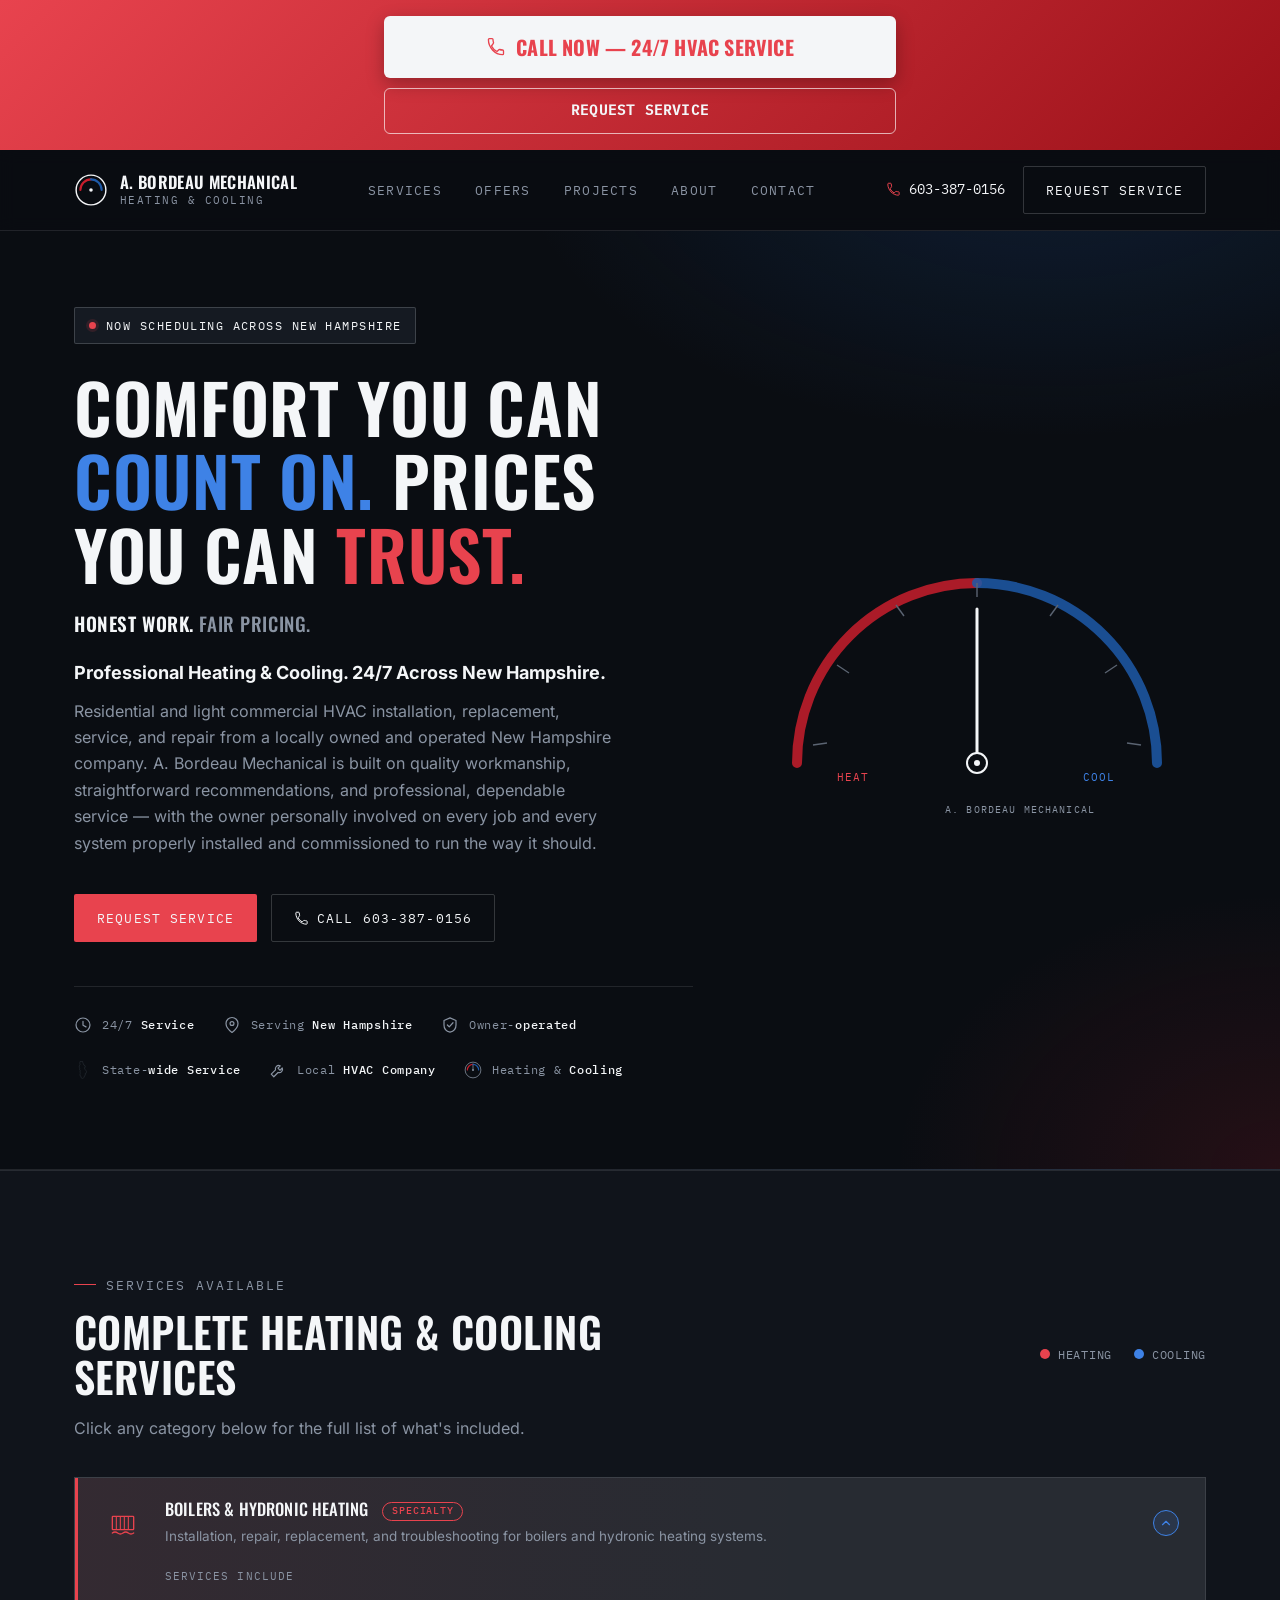
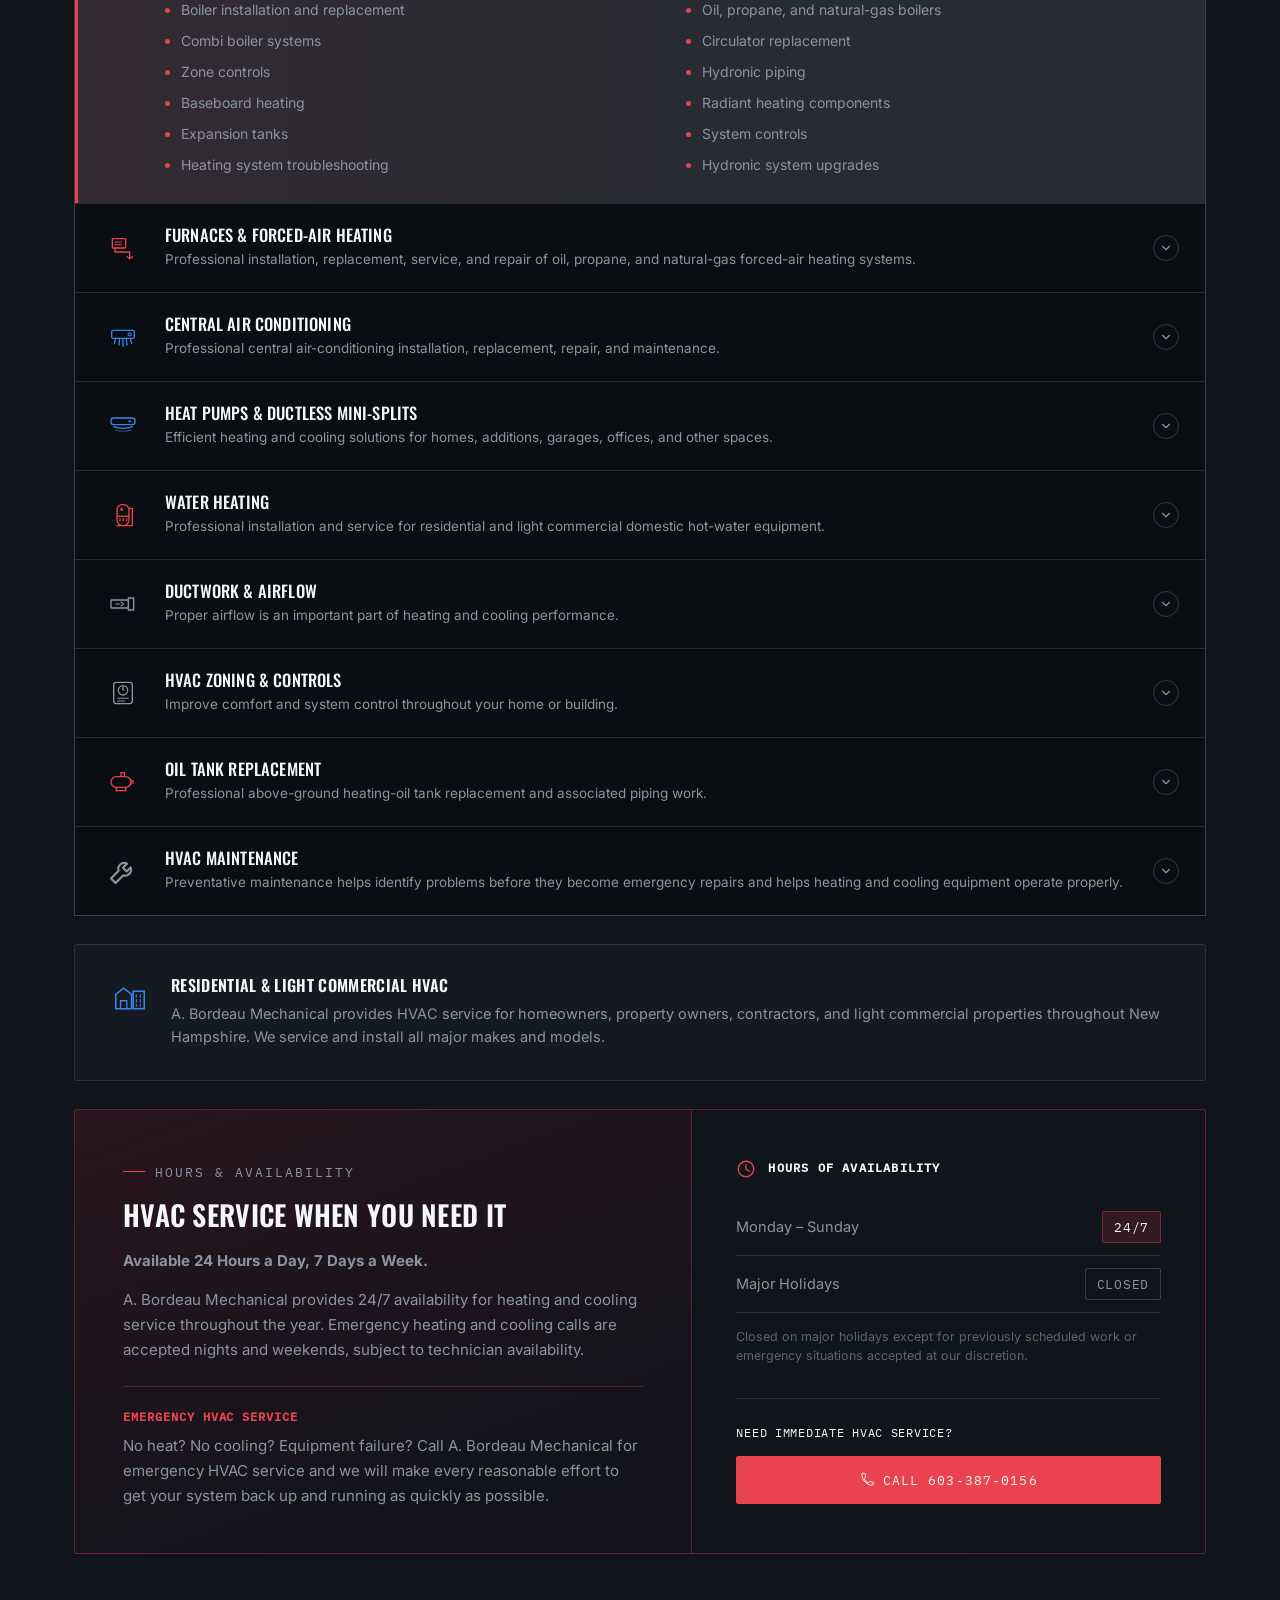
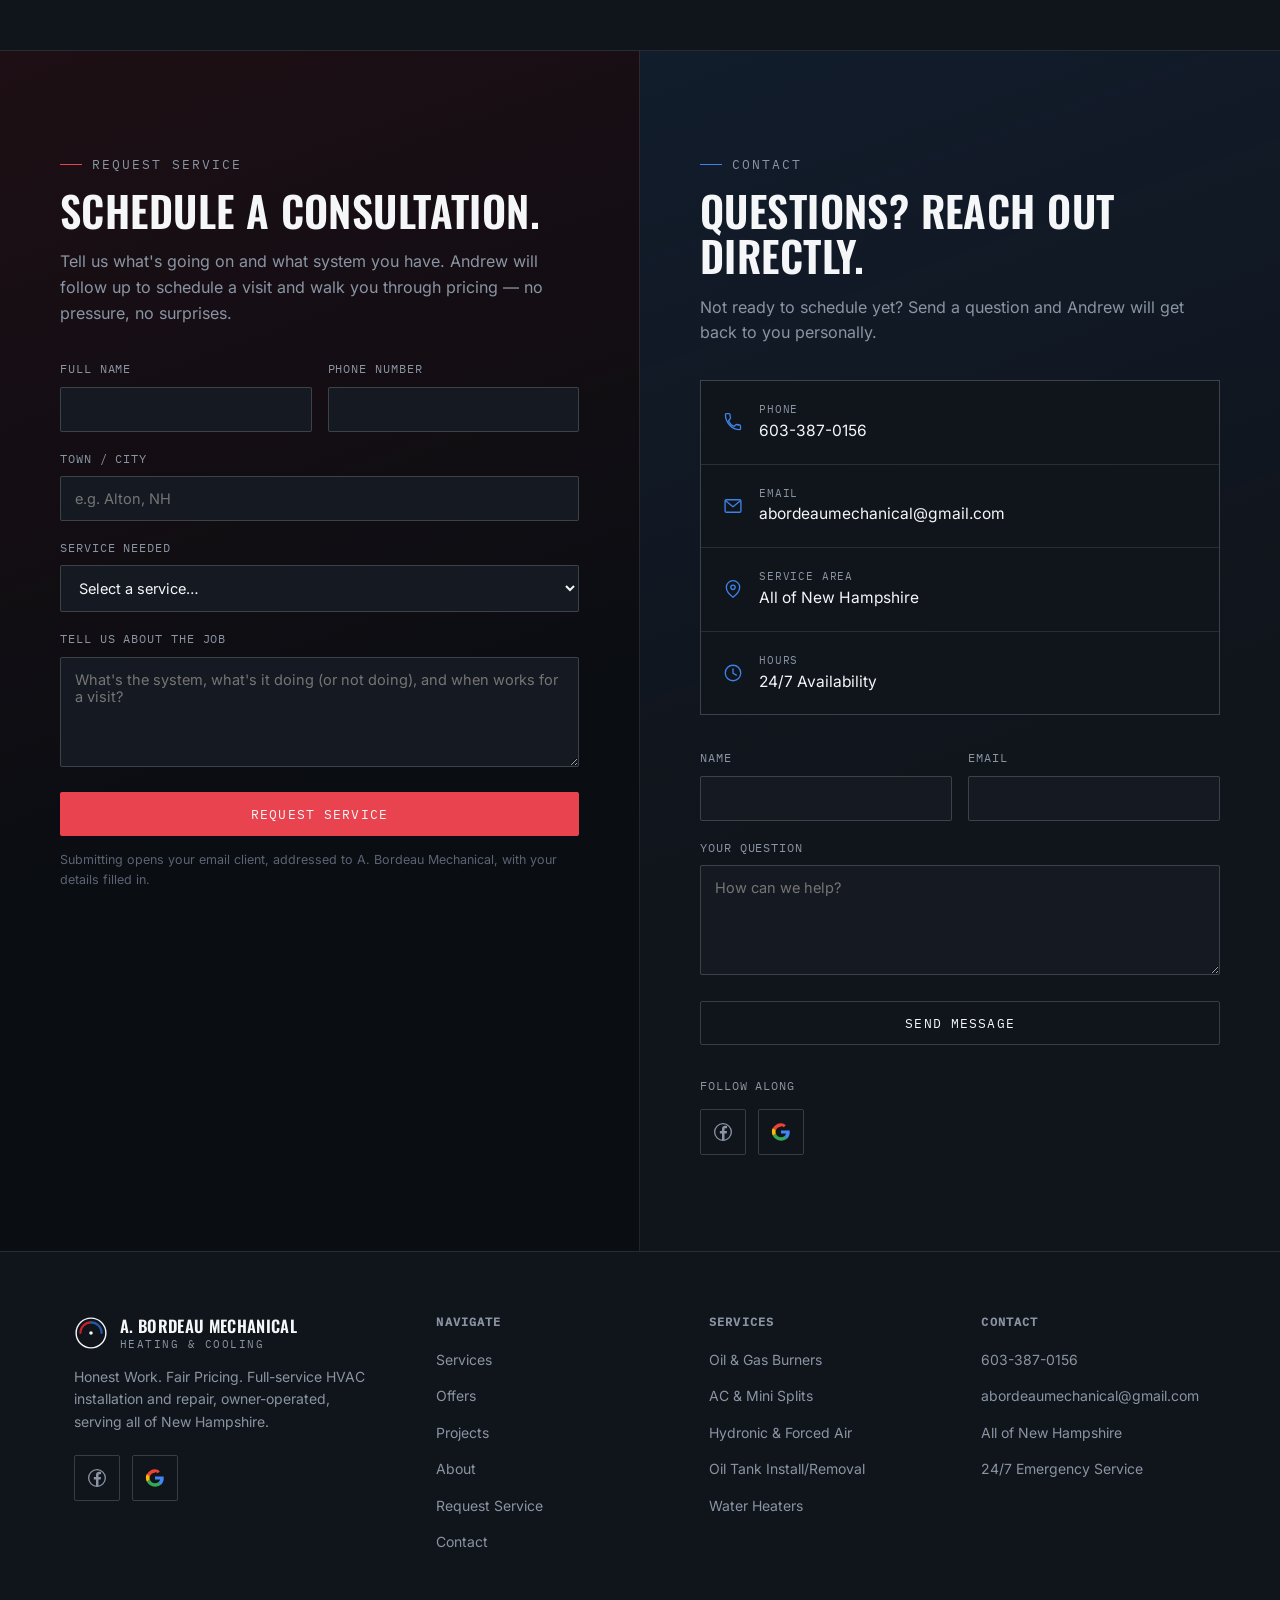
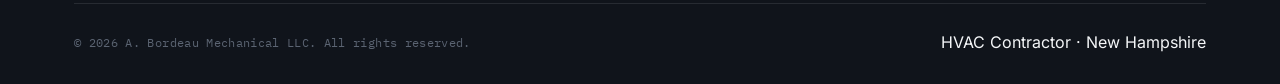
==== index.html @ d996499d "Update About Owner section" ====
<!DOCTYPE html>
<html lang="en">
<head>
<meta charset="UTF-8">
<meta name="viewport" content="width=device-width, initial-scale=1.0">
<title>A. Bordeau Mechanical LLC | HVAC Services in New Hampshire</title>
<meta name="description" content="A. Bordeau Mechanical LLC provides oil &amp; gas burner service, AC, mini splits, hydronic heat, forced air, and oil tank installation across New Hampshire. Honest work. Fair pricing. 24/7 emergency service.">
<link rel="icon" type="image/svg+xml" href="assets/images/favicon.svg">
<link rel="stylesheet" href="css/styles.css">
</head>
<body>
<svg xmlns="http://www.w3.org/2000/svg" style="display:none">
<symbol id="icon-arrow-lr" viewBox="0 0 24 24">
<path d="M3 12h18M3 12l5-5M3 12l5 5M21 12l-5-5M21 12l-5 5" fill="none" stroke="currentColor" stroke-width="1.6" stroke-linecap="round" stroke-linejoin="round"/>
</symbol>
<symbol id="icon-ductwork" viewBox="0 0 48 48">
<rect x="6" y="18" width="26" height="12" rx="1" fill="none" stroke="currentColor" stroke-width="2"/>
<path d="M32 21 L32 15 L40 15 L40 33 L32 33 L32 27" fill="none" stroke="currentColor" stroke-width="2" stroke-linejoin="round"/>
<path d="M13 24 L19 24 M21 21 L25 24 L21 27" fill="none" stroke="currentColor" stroke-width="1.6" stroke-linecap="round" stroke-linejoin="round"/>
</symbol>
<symbol id="icon-thermostat" viewBox="0 0 48 48">
<rect x="10" y="8" width="28" height="32" rx="4" fill="none" stroke="currentColor" stroke-width="2"/>
<circle cx="24" cy="20" r="7" fill="none" stroke="currentColor" stroke-width="2"/>
<path d="M24 20 L24 15" stroke="currentColor" stroke-width="2" stroke-linecap="round"/>
<path d="M16 32 L32 32 M16 36 L26 36" stroke="currentColor" stroke-width="1.6" stroke-linecap="round"/>
</symbol>
<symbol id="icon-buildings" viewBox="0 0 48 48">
<path d="M6 40 L6 22 L16 14 L26 22 L26 40 Z" fill="none" stroke="currentColor" stroke-width="2" stroke-linejoin="round"/>
<path d="M12 40 L12 30 L20 30 L20 40" fill="none" stroke="currentColor" stroke-width="1.6"/>
<rect x="28" y="18" width="14" height="22" fill="none" stroke="currentColor" stroke-width="2"/>
<path d="M32 22.5 L32 25.5 M37 22.5 L37 25.5 M32 28.5 L32 31.5 M37 28.5 L37 31.5 M32 34.5 L32 37 M37 34.5 L37 37" stroke="currentColor" stroke-width="1.4" stroke-linecap="round"/>
</symbol>
<symbol id="icon-chevron" viewBox="0 0 24 24">
<path d="M6 9l6 6 6-6" fill="none" stroke="currentColor" stroke-width="2" stroke-linecap="round" stroke-linejoin="round"/>
</symbol>
<symbol id="icon-wrench" viewBox="0 0 24 24">
<path d="M14.7 6.3a4.5 4.5 0 0 0-6 5.6L3 17.6 6.4 21l5.7-5.7a4.5 4.5 0 0 0 5.6-6l-3 3-2.7-2.7 3-3Z" fill="none" stroke="currentColor" stroke-width="1.6" stroke-linejoin="round" stroke-linecap="round"/>
</symbol>
<symbol id="icon-phone" viewBox="0 0 24 24">
<path d="M6.6 10.8c1.4 2.8 3.8 5.2 6.6 6.6l2.2-2.2c.3-.3.7-.4 1-.2 1.1.4 2.3.6 3.5.6.6 0 1.1.5 1.1 1.1V20c0 .6-.5 1.1-1.1 1.1C10.9 21.1 2.9 13.1 2.9 3.1 2.9 2.5 3.4 2 4 2h3.3c.6 0 1.1.5 1.1 1.1 0 1.2.2 2.4.6 3.5.1.4 0 .8-.2 1L6.6 10.8Z" fill="none" stroke="currentColor" stroke-width="1.6" stroke-linejoin="round"/>
</symbol>
<symbol id="icon-mail" viewBox="0 0 24 24">
<rect x="2.5" y="4.5" width="19" height="15" rx="1.5" fill="none" stroke="currentColor" stroke-width="1.6"/>
  <path d="M3.5 6 L12 13 L20.5 6" fill="none" stroke="currentColor" stroke-width="1.6" stroke-linecap="round" stroke-linejoin="round"/>
</symbol>
<symbol id="icon-map-pin" viewBox="0 0 24 24">
<path d="M12 2C7.6 2 4 5.6 4 10c0 6 8 12 8 12s8-6 8-12c0-4.4-3.6-8-8-8Z" fill="none" stroke="currentColor" stroke-width="1.6" stroke-linejoin="round"/>
  <circle cx="12" cy="10" r="2.6" fill="none" stroke="currentColor" stroke-width="1.6"/>
</symbol>
<symbol id="icon-clock" viewBox="0 0 24 24">
<circle cx="12" cy="12" r="9.3" fill="none" stroke="currentColor" stroke-width="1.6"/>
  <path d="M12 7 L12 12.3 L16 14.5" fill="none" stroke="currentColor" stroke-width="1.6" stroke-linecap="round" stroke-linejoin="round"/>
</symbol>
<symbol id="icon-check" viewBox="0 0 24 24">
<path d="M4 12.5 L9.5 18 L20 6" fill="none" stroke="currentColor" stroke-width="2" stroke-linecap="round" stroke-linejoin="round"/>
</symbol>
<symbol id="icon-shield" viewBox="0 0 24 24">
<path d="M12 2.5 20 6v6c0 5.2-3.4 8.6-8 9.5-4.6-.9-8-4.3-8-9.5V6l8-3.5Z" fill="none" stroke="currentColor" stroke-width="1.6" stroke-linejoin="round"/>
  <path d="M8.5 12 11 14.5 16 9" fill="none" stroke="currentColor" stroke-width="1.6" stroke-linecap="round" stroke-linejoin="round"/>
</symbol>
<symbol id="icon-facebook" viewBox="0 0 24 24">
<circle cx="12" cy="12" r="10" fill="none" stroke="currentColor" stroke-width="1.6"/>
  <path d="M13.8 21.9v-8h2.6l.4-3H13.8l0-2c0-.9.2-1.5 1.5-1.5h1.6V4.7c-.3 0-1.2-.1-2.3-.1-2.3 0-3.8 1.4-3.8 3.9v2.3H8.2v3h2.6v8h3Z" fill="currentColor" stroke="none"/>
</symbol>
<symbol id="icon-google" viewBox="0 0 24 24">
<path fill="#4285F4" d="M22.5 12.23c0-.82-.07-1.42-.22-2.05H12v3.72h5.98c-.12 1-.77 2.5-2.22 3.51l-.02.14 3.23 2.5.22.02c2.05-1.89 3.31-4.69 3.31-7.84Z"/>
<path fill="#34A853" d="M12 22.5c2.93 0 5.39-.96 7.19-2.61l-3.43-2.66c-.92.64-2.15 1.09-3.76 1.09-2.87 0-5.31-1.89-6.18-4.5l-.13.01-3.36 2.6-.04.13C4.06 20.09 7.75 22.5 12 22.5Z"/>
<path fill="#FBBC05" d="M5.82 13.82a6.6 6.6 0 0 1-.36-2.12c0-.74.13-1.45.35-2.12l-.01-.14L2.4 6.79l-.11.05a10.46 10.46 0 0 0 0 9.72l3.53-2.74Z"/>
<path fill="#EB4335" d="M12 5.08c1.64 0 2.74.7 3.37 1.29l2.46-2.4C16.28 2.44 14.38 1.5 12 1.5 7.75 1.5 4.06 3.91 2.29 7.5l3.53 2.72c.87-2.61 3.31-4.5 6.18-4.5Z"/>
</symbol>
<symbol id="icon-instagram" viewBox="0 0 24 24">
<rect x="2.5" y="2.5" width="19" height="19" rx="5.5" fill="none" stroke="currentColor" stroke-width="1.6"/>
  <circle cx="12" cy="12" r="4.6" fill="none" stroke="currentColor" stroke-width="1.6"/>
  <circle cx="17.6" cy="6.4" r="1.1" fill="currentColor" stroke="none"/>
</symbol>
<symbol id="icon-map-nh" viewBox="0 0 200 260">
<path d="M62 8 L96 8 L98 34 L108 40 L112 60 L128 66 L134 90 L120 96 L126 118 L138 130 L150 150 L146 176 L132 182 L134 206 L120 214 L118 236 L96 252 L74 246 L70 220 L58 214 L56 186 L64 176 L56 160 L60 138 L50 128 L54 100 L44 90 L48 66 L58 58 L54 34 Z"
        fill="none" stroke="currentColor" stroke-width="2" stroke-linejoin="round" stroke-linecap="round"/>
</symbol>
<symbol id="icon-oil-burner" viewBox="0 0 48 48">
<rect x="10" y="18" width="24" height="20" rx="1" fill="none" stroke="currentColor" stroke-width="2"/>
  <path d="M14 18 L14 12 L30 12 L30 18" fill="none" stroke="currentColor" stroke-width="2"/>
  <path d="M30 15 L38 15" fill="none" stroke="currentColor" stroke-width="2" stroke-linecap="round"/>
  <path d="M22 24 C 22 22, 24 21, 24 19 C 24 21, 26 22, 26 24 C 26 25.6, 24.9 27, 24 27 C 23.1 27, 22 25.6, 22 24 Z" fill="currentColor" stroke="none"/>
  <path d="M15 33 L33 33" fill="none" stroke="currentColor" stroke-width="2" stroke-linecap="round"/>
  <path d="M15 38 L15 41 M33 38 L33 41" fill="none" stroke="currentColor" stroke-width="2" stroke-linecap="round"/>
</symbol>
<symbol id="icon-gas-burner" viewBox="0 0 48 48">
<rect x="10" y="20" width="28" height="17" rx="1" fill="none" stroke="currentColor" stroke-width="2"/>
  <path d="M17 20 L17 13 M31 20 L31 13" fill="none" stroke="currentColor" stroke-width="2" stroke-linecap="round"/>
  <path d="M17 13 L31 13" fill="none" stroke="currentColor" stroke-width="2" stroke-linecap="round"/>
  <path d="M24 30 C 20 27, 20 23, 24 18 C 25 22, 28 22, 28 26 C 28 29, 26.5 30, 24 30 Z" fill="none" stroke="currentColor" stroke-width="2" stroke-linejoin="round"/>
  <path d="M14 37 L14 40 M34 37 L34 40" fill="none" stroke="currentColor" stroke-width="2" stroke-linecap="round"/>
</symbol>
<symbol id="icon-water-heater" viewBox="0 0 48 48">
<rect x="15" y="8" width="18" height="32" rx="9" fill="none" stroke="currentColor" stroke-width="2"/>
  <path d="M20 16 C 20 14, 22 13.5, 22 12 C 22 13.5, 24 14, 24 16 C 24 17.2, 23.1 18, 22 18 C 20.9 18, 20 17.2, 20 16 Z" fill="currentColor" stroke="none"/>
  <path d="M15 26 L33 26" fill="none" stroke="currentColor" stroke-width="2"/>
  <path d="M19 33 C 20.5 31.5, 20.5 30.5, 19 29 M24 33 C 25.5 31.5, 25.5 30.5, 24 29 M29 33 C 30.5 31.5, 30.5 30.5, 29 29" fill="none" stroke="currentColor" stroke-width="1.6" stroke-linecap="round"/>
  <path d="M33 14 L38 14 L38 40 L15 40" fill="none" stroke="currentColor" stroke-width="2" stroke-linecap="round" stroke-linejoin="round"/>
</symbol>
<symbol id="icon-air-conditioning" viewBox="0 0 48 48">
<rect x="7" y="14" width="34" height="12" rx="2" fill="none" stroke="currentColor" stroke-width="2"/>
  <path d="M13 26 L11 34 M19 26 L18 36 M24 26 L24 38 M29 26 L30 36 M35 26 L37 34" fill="none" stroke="currentColor" stroke-width="2" stroke-linecap="round"/>
  <circle cx="34" cy="20" r="2.4" fill="none" stroke="currentColor" stroke-width="1.6"/>
</symbol>
<symbol id="icon-mini-split" viewBox="0 0 48 48">
<rect x="6" y="12" width="36" height="10" rx="4" fill="none" stroke="currentColor" stroke-width="2"/>
  <path d="M10 25 Q 24 30 38 25" fill="none" stroke="currentColor" stroke-width="2" stroke-linecap="round"/>
  <path d="M12 30 Q 24 34 36 30" fill="none" stroke="currentColor" stroke-width="1.6" stroke-linecap="round" opacity="0.6"/>
  <circle cx="34" cy="17" r="1.8" fill="currentColor"/>
</symbol>
<symbol id="icon-oil-tank" viewBox="0 0 48 48">
<rect x="6" y="16" width="30" height="16" rx="8" fill="none" stroke="currentColor" stroke-width="2"/>
  <path d="M36 20 L36 28" fill="none" stroke="currentColor" stroke-width="2"/>
  <path d="M39 22 L39 26" fill="none" stroke="currentColor" stroke-width="2" stroke-linecap="round"/>
  <path d="M14 32 L14 37 M28 32 L28 37" fill="none" stroke="currentColor" stroke-width="2" stroke-linecap="round"/>
  <path d="M14 37 L28 37" fill="none" stroke="currentColor" stroke-width="2" stroke-linecap="round"/>
  <path d="M21 16 L21 10 L26 10 L26 16" fill="none" stroke="currentColor" stroke-width="2"/>
</symbol>
<symbol id="icon-hydronic-heat" viewBox="0 0 48 48">
<rect x="8" y="14" width="32" height="20" rx="1" fill="none" stroke="currentColor" stroke-width="2"/>
  <path d="M14 14 L14 34 M20 14 L20 34 M26 14 L26 34 M32 14 L32 34" fill="none" stroke="currentColor" stroke-width="1.6"/>
  <path d="M8 39 Q 12 36 16 39 T 24 39 T 32 39 T 40 39" fill="none" stroke="currentColor" stroke-width="2" stroke-linecap="round"/>
</symbol>
<symbol id="icon-forced-air" viewBox="0 0 48 48">
<rect x="8" y="10" width="20" height="14" rx="1" fill="none" stroke="currentColor" stroke-width="2"/>
  <path d="M12 24 L12 30 L34 30 L34 34" fill="none" stroke="currentColor" stroke-width="2" stroke-linejoin="round"/>
  <path d="M34 34 L34 40 M30 37 L34 40 L38 37" fill="none" stroke="currentColor" stroke-width="2" stroke-linecap="round" stroke-linejoin="round"/>
  <path d="M12 15 L22 15 M12 19 L22 19" fill="none" stroke="currentColor" stroke-width="1.6" stroke-linecap="round"/>
</symbol>
<symbol id="icon-gauge-mark" viewBox="0 0 48 48">
<circle cx="24" cy="24" r="21" fill="none" stroke="currentColor" stroke-width="2"/>
  <path d="M 24 24 L 24 8" fill="none" stroke="currentColor" stroke-width="2" stroke-linecap="round"/>
  <path d="M 9 24 A 15 15 0 0 1 24 9" fill="none" stroke="#C81E2C" stroke-width="3" stroke-linecap="round"/>
  <path d="M 24 9 A 15 15 0 0 1 39 24" fill="none" stroke="#1E5AA8" stroke-width="3" stroke-linecap="round"/>
  <circle cx="24" cy="24" r="2.5" fill="currentColor"/>
</symbol>
</svg>

<a class="skip-link" href="#main" style="position:absolute;left:-9999px;">Skip to content</a>

<!-- =========================== URGENT TOP CTA =========================== -->
<div class="urgent-bar">
  <div class="wrap urgent-bar-inner">
    <a href="tel:6033870156" class="urgent-call-btn">
      <svg viewBox="0 0 24 24"><use href="#icon-phone" xlink:href="#icon-phone"></use></svg>
      Call Now &mdash; 24/7 HVAC Service
    </a>
    <a href="#quote" class="urgent-request-btn">Request Service</a>
  </div>
</div>

<!-- =========================== HEADER =========================== -->
<header class="site-header">
  <div class="wrap">
    <a href="#top" class="brand" aria-label="A. Bordeau Mechanical LLC home">
      <span class="brand-mark" aria-hidden="true">
        <svg viewBox="0 0 48 48" xmlns="http://www.w3.org/2000/svg" width="100%" height="100%">
          <circle cx="24" cy="24" r="21" fill="none" stroke="currentColor" stroke-width="2"/>
          <path d="M 9 24 A 15 15 0 0 1 24 9" fill="none" stroke="#C81E2C" stroke-width="3" stroke-linecap="round"/>
          <path d="M 24 9 A 15 15 0 0 1 39 24" fill="none" stroke="#1E5AA8" stroke-width="3" stroke-linecap="round"/>
          <circle cx="24" cy="24" r="2.5" fill="currentColor"/>
        </svg>
      </span>
      <span class="brand-text">
        <span class="brand-name">A. Bordeau Mechanical</span>
        <span class="brand-sub">Heating &amp; Cooling</span>
      </span>
    </a>

    <nav class="main-nav" id="main-nav">
      <ul>
        <li><a href="#services">Services</a></li>
        <li><a href="special-offers.html">Offers</a></li>
        <li><a href="projects.html">Projects</a></li>
        <li><a href="about.html">About</a></li>
        <li><a href="#contact">Contact</a></li>
        <li class="nav-call-item">
          <a href="tel:6033870156" class="btn btn-outline btn-block">
            <svg viewBox="0 0 24 24" width="15" height="15"><use href="#icon-phone" xlink:href="#icon-phone"></use></svg>
            Call 603-387-0156
          </a>
        </li>
        <li class="nav-cta-item"><a href="#quote" class="btn btn-primary btn-block">Request Service</a></li>
      </ul>
    </nav>

    <div class="header-actions">
      <a class="header-phone" href="tel:6033870156">
        <svg viewBox="0 0 24 24"><use href="#icon-phone" xlink:href="#icon-phone"></use></svg>
        603-387-0156
      </a>
      <a href="#quote" class="btn btn-outline">Request Service</a>
      <button class="nav-toggle" id="nav-toggle" aria-label="Toggle menu" aria-expanded="false" aria-controls="main-nav">
        <svg id="nav-toggle-icon" viewBox="0 0 24 24" fill="none" stroke="currentColor" stroke-width="1.8"><path d="M3 6h18M3 12h18M3 18h18"/></svg>
      </button>
    </div>
  </div>
</header>

<main id="main">

  <!-- =========================== HERO / ACTION STATEMENT =========================== -->
  <section class="hero" id="top">
    <div class="wrap">
      <div class="hero-content">
        <span class="hero-badge"><span class="dot"></span> Now scheduling across New Hampshire</span>
        <h1>Comfort You Can <span class="accent-blue">Count On.</span> Prices You Can <span class="accent-red">Trust.</span></h1>
        <p class="hero-motto"><strong>Honest Work.</strong> Fair Pricing.</p>
        <p class="hero-lede-lead">Professional Heating &amp; Cooling. 24/7 Across New Hampshire.</p>
        <p class="hero-lede">Residential and light commercial HVAC installation, replacement, service, and repair from a locally owned and operated New Hampshire company. A. Bordeau Mechanical is built on quality workmanship, straightforward recommendations, and professional, dependable service &mdash; with the owner personally involved on every job and every system properly installed and commissioned to run the way it should.</p>
        <div class="hero-ctas">
          <a href="#quote" class="btn btn-primary">Request Service</a>
          <a href="tel:6033870156" class="btn btn-outline">
            <svg viewBox="0 0 24 24" width="15" height="15"><use href="#icon-phone" xlink:href="#icon-phone"></use></svg>
            Call 603-387-0156
          </a>
        </div>
        <div class="hero-meta">
          <div class="hero-meta-item">
            <svg viewBox="0 0 24 24"><use href="#icon-clock" xlink:href="#icon-clock"></use></svg>
            <span class="label">24/7 <strong>Service</strong></span>
          </div>
          <div class="hero-meta-item">
            <svg viewBox="0 0 24 24"><use href="#icon-map-pin" xlink:href="#icon-map-pin"></use></svg>
            <span class="label">Serving <strong>New Hampshire</strong></span>
          </div>
          <div class="hero-meta-item">
            <svg viewBox="0 0 24 24"><use href="#icon-shield" xlink:href="#icon-shield"></use></svg>
            <span class="label">Owner-<strong>operated</strong></span>
          </div>
          <div class="hero-meta-item">
            <svg viewBox="0 0 200 260"><use href="#icon-map-nh" xlink:href="#icon-map-nh"></use></svg>
            <span class="label">State-<strong>wide Service</strong></span>
          </div>
          <div class="hero-meta-item">
            <svg viewBox="0 0 24 24"><use href="#icon-wrench" xlink:href="#icon-wrench"></use></svg>
            <span class="label">Local <strong>HVAC Company</strong></span>
          </div>
          <div class="hero-meta-item">
            <svg viewBox="0 0 48 48"><use href="#icon-gauge-mark" xlink:href="#icon-gauge-mark"></use></svg>
            <span class="label">Heating &amp; <strong>Cooling</strong></span>
          </div>
        </div>
      </div>

      <div class="gauge-wrap" aria-hidden="true">
        <svg class="gauge" viewBox="0 0 420 300" xmlns="http://www.w3.org/2000/svg">
          <path d="M 30 220 A 180 180 0 0 1 210 40" fill="none" stroke="#C81E2C" stroke-width="10" stroke-linecap="round" opacity="0.85"/>
          <path d="M 210 40 A 180 180 0 0 1 390 220" fill="none" stroke="#1E5AA8" stroke-width="10" stroke-linecap="round" opacity="0.85"/>
          <g stroke="#5B6472" stroke-width="1.4">
            <path d="M 210 40 L 210 54"/>
            <path d="M 129 62 L 137 73"/>
            <path d="M 70 122 L 82 130"/>
            <path d="M 46 202 L 60 200"/>
            <path d="M 291 62 L 283 73"/>
            <path d="M 350 122 L 338 130"/>
            <path d="M 374 202 L 360 200"/>
          </g>
          <text x="70" y="238" class="gauge-label-heat">HEAT</text>
          <text x="316" y="238" class="gauge-label-cool">COOL</text>
          <text x="178" y="270" class="gauge-label-center">A. BORDEAU MECHANICAL</text>
          <g class="gauge-needle">
            <path d="M 210 220 L 210 66" stroke="#F4F6F8" stroke-width="3" stroke-linecap="round"/>
            <circle cx="210" cy="220" r="10" fill="#0A0D12" stroke="#F4F6F8" stroke-width="2"/>
          </g>
          <circle cx="210" cy="220" r="3" fill="#F4F6F8"/>
        </svg>
      </div>
    </div>
  </section>

  <!-- =========================== SERVICES =========================== -->
  <section id="services" class="section-alt">
    <div class="wrap">
      <div class="services-toolbar">
        <div class="section-head" style="margin-bottom:0;">
          <span class="eyebrow">Services Available</span>
          <h2>Complete Heating &amp; Cooling Services</h2>
          <p>Click any category below for the full list of what's included.</p>
        </div>
        <div class="services-legend">
          <span class="legend-item"><span class="legend-swatch heat"></span>Heating</span>
          <span class="legend-item"><span class="legend-swatch cool"></span>Cooling</span>
        </div>
      </div>

      <div class="services-accordion">

        <details class="service-detail is-heat is-featured" open>
          <summary>
            <span class="service-detail-icon"><svg viewBox="0 0 48 48"><use href="#icon-hydronic-heat" xlink:href="#icon-hydronic-heat"></use></svg></span>
            <span class="service-detail-heading">
              <h3>Boilers &amp; Hydronic Heating <span class="service-detail-badge">Specialty</span></h3>
              <p>Installation, repair, replacement, and troubleshooting for boilers and hydronic heating systems.</p>
            </span>
            <span class="service-detail-toggle"><svg viewBox="0 0 24 24"><use href="#icon-chevron" xlink:href="#icon-chevron"></use></svg></span>
          </summary>
          <div class="service-detail-body">
            <div class="service-detail-label">Services Include</div>
            <ul class="service-detail-list">
              <li>Boiler installation and replacement</li>
              <li>Oil, propane, and natural-gas boilers</li>
              <li>Combi boiler systems</li>
              <li>Circulator replacement</li>
              <li>Zone controls</li>
              <li>Hydronic piping</li>
              <li>Baseboard heating</li>
              <li>Radiant heating components</li>
              <li>Expansion tanks</li>
              <li>System controls</li>
              <li>Heating system troubleshooting</li>
              <li>Hydronic system upgrades</li>
            </ul>
          </div>
        </details>

        <details class="service-detail is-heat">
          <summary>
            <span class="service-detail-icon"><svg viewBox="0 0 48 48"><use href="#icon-forced-air" xlink:href="#icon-forced-air"></use></svg></span>
            <span class="service-detail-heading">
              <h3>Furnaces &amp; Forced-Air Heating</h3>
              <p>Professional installation, replacement, service, and repair of oil, propane, and natural-gas forced-air heating systems.</p>
            </span>
            <span class="service-detail-toggle"><svg viewBox="0 0 24 24"><use href="#icon-chevron" xlink:href="#icon-chevron"></use></svg></span>
          </summary>
          <div class="service-detail-body">
            <div class="service-detail-label">Services Include</div>
            <ul class="service-detail-list">
              <li>Furnace installation and replacement</li>
              <li>Oil furnace service and repair</li>
              <li>Gas and propane furnace service</li>
              <li>Heating system diagnostics</li>
              <li>Blower and airflow troubleshooting</li>
              <li>Thermostat and control service</li>
              <li>Furnace maintenance</li>
              <li>Forced-air system upgrades</li>
              <li>High-efficiency furnace installation</li>
            </ul>
          </div>
        </details>

        <details class="service-detail is-cool">
          <summary>
            <span class="service-detail-icon"><svg viewBox="0 0 48 48"><use href="#icon-air-conditioning" xlink:href="#icon-air-conditioning"></use></svg></span>
            <span class="service-detail-heading">
              <h3>Central Air Conditioning</h3>
              <p>Professional central air-conditioning installation, replacement, repair, and maintenance.</p>
            </span>
            <span class="service-detail-toggle"><svg viewBox="0 0 24 24"><use href="#icon-chevron" xlink:href="#icon-chevron"></use></svg></span>
          </summary>
          <div class="service-detail-body">
            <div class="service-detail-label">Services Include</div>
            <ul class="service-detail-list">
              <li>New central A/C installation</li>
              <li>A/C replacement</li>
              <li>Cooling system diagnostics</li>
              <li>Air-conditioning repair</li>
              <li>Refrigerant system troubleshooting</li>
              <li>Evaporator and condenser replacement</li>
              <li>Thermostat upgrades</li>
              <li>Seasonal maintenance</li>
              <li>Airflow improvements</li>
              <li>Complete heating and cooling system installations</li>
            </ul>
          </div>
        </details>

        <details class="service-detail is-cool">
          <summary>
            <span class="service-detail-icon"><svg viewBox="0 0 48 48"><use href="#icon-mini-split" xlink:href="#icon-mini-split"></use></svg></span>
            <span class="service-detail-heading">
              <h3>Heat Pumps &amp; Ductless Mini-Splits</h3>
              <p>Efficient heating and cooling solutions for homes, additions, garages, offices, and other spaces.</p>
            </span>
            <span class="service-detail-toggle"><svg viewBox="0 0 24 24"><use href="#icon-chevron" xlink:href="#icon-chevron"></use></svg></span>
          </summary>
          <div class="service-detail-body">
            <div class="service-detail-label">Services Include</div>
            <ul class="service-detail-list">
              <li>Single-zone mini-split installation</li>
              <li>Multi-zone mini-split installation</li>
              <li>Heat pump installation</li>
              <li>Mini-split replacement</li>
              <li>Mini-split repair and diagnostics</li>
              <li>Refrigerant troubleshooting</li>
              <li>System commissioning</li>
              <li>Indoor and outdoor unit service</li>
              <li>Supplemental heating applications</li>
              <li>Whole-home ductless solutions</li>
            </ul>
          </div>
        </details>

        <details class="service-detail is-heat">
          <summary>
            <span class="service-detail-icon"><svg viewBox="0 0 48 48"><use href="#icon-water-heater" xlink:href="#icon-water-heater"></use></svg></span>
            <span class="service-detail-heading">
              <h3>Water Heating</h3>
              <p>Professional installation and service for residential and light commercial domestic hot-water equipment.</p>
            </span>
            <span class="service-detail-toggle"><svg viewBox="0 0 24 24"><use href="#icon-chevron" xlink:href="#icon-chevron"></use></svg></span>
          </summary>
          <div class="service-detail-body">
            <div class="service-detail-label">Services Include</div>
            <ul class="service-detail-list">
              <li>Tankless water heaters</li>
              <li>Indirect water heaters</li>
              <li>Conventional tank-type water heaters</li>
              <li>Water heater replacement</li>
              <li>Domestic hot-water troubleshooting</li>
              <li>Tankless flushing and maintenance</li>
              <li>Boiler-connected indirect systems</li>
            </ul>
          </div>
        </details>

        <details class="service-detail">
          <summary>
            <span class="service-detail-icon"><svg viewBox="0 0 48 48"><use href="#icon-ductwork" xlink:href="#icon-ductwork"></use></svg></span>
            <span class="service-detail-heading">
              <h3>Ductwork &amp; Airflow</h3>
              <p>Proper airflow is an important part of heating and cooling performance.</p>
            </span>
            <span class="service-detail-toggle"><svg viewBox="0 0 24 24"><use href="#icon-chevron" xlink:href="#icon-chevron"></use></svg></span>
          </summary>
          <div class="service-detail-body">
            <div class="service-detail-label">Services Include</div>
            <ul class="service-detail-list">
              <li>New ductwork installation</li>
              <li>Existing duct modifications</li>
              <li>Supply duct installation</li>
              <li>Return duct installation</li>
              <li>Duct repairs</li>
              <li>Duct replacement</li>
              <li>Duct insulation</li>
              <li>Airflow corrections</li>
              <li>Filter cabinet upgrades</li>
              <li>High-efficiency filtration</li>
              <li>HVAC system additions</li>
            </ul>
          </div>
        </details>

        <details class="service-detail">
          <summary>
            <span class="service-detail-icon"><svg viewBox="0 0 48 48"><use href="#icon-thermostat" xlink:href="#icon-thermostat"></use></svg></span>
            <span class="service-detail-heading">
              <h3>HVAC Zoning &amp; Controls</h3>
              <p>Improve comfort and system control throughout your home or building.</p>
            </span>
            <span class="service-detail-toggle"><svg viewBox="0 0 24 24"><use href="#icon-chevron" xlink:href="#icon-chevron"></use></svg></span>
          </summary>
          <div class="service-detail-body">
            <div class="service-detail-label">Services Include</div>
            <ul class="service-detail-list">
              <li>HVAC zoning systems</li>
              <li>Zone control panels</li>
              <li>Motorized dampers</li>
              <li>Thermostat replacement</li>
              <li>Wi-Fi thermostat installation</li>
              <li>Smart thermostat upgrades</li>
              <li>Heating and cooling controls</li>
              <li>Control system troubleshooting</li>
            </ul>
          </div>
        </details>

        <details class="service-detail is-heat">
          <summary>
            <span class="service-detail-icon"><svg viewBox="0 0 48 48"><use href="#icon-oil-tank" xlink:href="#icon-oil-tank"></use></svg></span>
            <span class="service-detail-heading">
              <h3>Oil Tank Replacement</h3>
              <p>Professional above-ground heating-oil tank replacement and associated piping work.</p>
            </span>
            <span class="service-detail-toggle"><svg viewBox="0 0 24 24"><use href="#icon-chevron" xlink:href="#icon-chevron"></use></svg></span>
          </summary>
          <div class="service-detail-body">
            <div class="service-detail-label">Services Include</div>
            <ul class="service-detail-list">
              <li>Oil tank replacement</li>
              <li>Existing tank removal</li>
              <li>Tank piping</li>
              <li>Oil valves and fittings</li>
              <li>Tank gauges</li>
              <li>Fill and vent piping modifications</li>
              <li>System startup and testing</li>
            </ul>
          </div>
        </details>

        <details class="service-detail">
          <summary>
            <span class="service-detail-icon"><svg viewBox="0 0 48 48"><use href="#icon-wrench" xlink:href="#icon-wrench"></use></svg></span>
            <span class="service-detail-heading">
              <h3>HVAC Maintenance</h3>
              <p>Preventative maintenance helps identify problems before they become emergency repairs and helps heating and cooling equipment operate properly.</p>
            </span>
            <span class="service-detail-toggle"><svg viewBox="0 0 24 24"><use href="#icon-chevron" xlink:href="#icon-chevron"></use></svg></span>
          </summary>
          <div class="service-detail-body">
            <div class="service-detail-label">Available Maintenance Services Include</div>
            <ul class="service-detail-list">
              <li>Oil heating maintenance</li>
              <li>Gas and propane heating maintenance</li>
              <li>Boiler maintenance</li>
              <li>Central A/C maintenance</li>
              <li>Heat pump maintenance</li>
              <li>Mini-split cleaning and maintenance</li>
              <li>Tankless water heater maintenance</li>
              <li>Seasonal system inspections</li>
            </ul>
          </div>
        </details>

      </div>

      <div class="service-scope-panel">
        <svg viewBox="0 0 48 48"><use href="#icon-buildings" xlink:href="#icon-buildings"></use></svg>
        <div>
          <h3>Residential &amp; Light Commercial HVAC</h3>
          <p>A. Bordeau Mechanical provides HVAC service for homeowners, property owners, contractors, and light commercial properties throughout New Hampshire. We service and install all major makes and models.</p>
        </div>
      </div>

      <div class="availability-panel">
        <div class="availability-copy">
          <span class="eyebrow">Hours &amp; Availability</span>
          <h3>HVAC Service When You Need It</h3>
          <p><strong>Available 24 Hours a Day, 7 Days a Week.</strong></p>
          <p>A. Bordeau Mechanical provides 24/7 availability for heating and cooling service throughout the year. Emergency heating and cooling calls are accepted nights and weekends, subject to technician availability.</p>

          <div class="availability-emergency">
            <h4>Emergency HVAC Service</h4>
            <p>No heat? No cooling? Equipment failure? Call A. Bordeau Mechanical for emergency HVAC service and we will make every reasonable effort to get your system back up and running as quickly as possible.</p>
          </div>
        </div>

        <div class="availability-card">
          <div class="availability-hours">
            <div class="availability-hours-head">
              <svg viewBox="0 0 24 24"><use href="#icon-clock" xlink:href="#icon-clock"></use></svg>
              <h4>Hours of Availability</h4>
            </div>
            <div class="hours-row">
              <span class="hours-day">Monday &ndash; Sunday</span>
              <span class="hours-value is-open">24/7</span>
            </div>
            <div class="hours-row">
              <span class="hours-day">Major Holidays</span>
              <span class="hours-value is-closed">Closed</span>
            </div>
            <p class="hours-note">Closed on major holidays except for previously scheduled work or emergency situations accepted at our discretion.</p>
          </div>

          <div class="availability-cta">
            <div class="availability-cta-label">Need Immediate HVAC Service?</div>
            <a href="tel:6033870156" class="btn btn-primary btn-block">
              <svg viewBox="0 0 24 24" width="15" height="15"><use href="#icon-phone" xlink:href="#icon-phone"></use></svg>
              Call 603-387-0156
            </a>
          </div>
        </div>
      </div>
    </div>
  </section>

  <!-- =========================== REQUEST SERVICE + CONTACT (split) =========================== -->
  <section style="padding:0;" id="quote-contact-wrap">
    <div class="split">

      <!-- REQUEST SERVICE -->
      <div class="split-panel is-quote" id="quote">
        <div class="section-head">
          <span class="eyebrow">Request Service</span>
          <h2>Schedule a consultation.</h2>
          <p>Tell us what's going on and what system you have. Andrew will follow up to schedule a visit and walk you through pricing &mdash; no pressure, no surprises.</p>
        </div>

        <form id="quote-form" novalidate>
          <div class="form-row">
            <div class="form-field">
              <label for="q-name">Full Name</label>
              <input type="text" id="q-name" name="name" required autocomplete="name">
            </div>
            <div class="form-field">
              <label for="q-phone">Phone Number</label>
              <input type="tel" id="q-phone" name="phone" required autocomplete="tel">
            </div>
          </div>
          <div class="form-field">
            <label for="q-town">Town / City</label>
            <input type="text" id="q-town" name="town" placeholder="e.g. Alton, NH" autocomplete="address-level2">
          </div>
          <div class="form-field">
            <label for="q-service">Service Needed</label>
            <select id="q-service" name="service" required>
              <option value="" disabled selected>Select a service&hellip;</option>
              <option>Oil Burner</option>
              <option>Gas Burner</option>
              <option>On-Demand Water Heater</option>
              <option>Air Conditioning</option>
              <option>Mini Split AC / Heat Pump</option>
              <option>Oil Tank Removal / Install</option>
              <option>Hydronic Heat System</option>
              <option>Forced Air System</option>
              <option>Emergency / After-Hours</option>
              <option>Not Sure &mdash; Need Advice</option>
            </select>
          </div>
          <div class="form-field">
            <label for="q-details">Tell us about the job</label>
            <textarea id="q-details" name="details" placeholder="What's the system, what's it doing (or not doing), and when works for a visit?"></textarea>
          </div>
          <button type="submit" class="btn btn-primary btn-block">Request Service</button>
          <p class="form-note">Submitting opens your email client, addressed to A. Bordeau Mechanical, with your details filled in.</p>
          <p class="form-status" id="quote-status"></p>
        </form>
      </div>

      <!-- CONTACT -->
      <div class="split-panel is-contact" id="contact">
        <div class="section-head">
          <span class="eyebrow is-blue">Contact</span>
          <h2>Questions? Reach out directly.</h2>
          <p>Not ready to schedule yet? Send a question and Andrew will get back to you personally.</p>
        </div>

        <div class="contact-cards">
          <div class="contact-card">
            <svg viewBox="0 0 24 24"><use href="#icon-phone" xlink:href="#icon-phone"></use></svg>
            <div>
              <div class="k">Phone</div>
              <a class="v" href="tel:6033870156">603-387-0156</a>
            </div>
          </div>
          <div class="contact-card">
            <svg viewBox="0 0 24 24"><use href="#icon-mail" xlink:href="#icon-mail"></use></svg>
            <div>
              <div class="k">Email</div>
              <a class="v" href="mailto:abordeaumechanical@gmail.com">abordeaumechanical@gmail.com</a>
            </div>
          </div>
          <div class="contact-card">
            <svg viewBox="0 0 24 24"><use href="#icon-map-pin" xlink:href="#icon-map-pin"></use></svg>
            <div>
              <div class="k">Service Area</div>
              <span class="v">All of New Hampshire</span>
            </div>
          </div>
          <div class="contact-card">
            <svg viewBox="0 0 24 24"><use href="#icon-clock" xlink:href="#icon-clock"></use></svg>
            <div>
              <div class="k">Hours</div>
              <span class="v">24/7 Availability</span>
            </div>
          </div>
        </div>

        <form id="contact-form" novalidate>
          <div class="form-row">
            <div class="form-field">
              <label for="c-name">Name</label>
              <input type="text" id="c-name" name="name" required autocomplete="name">
            </div>
            <div class="form-field">
              <label for="c-email">Email</label>
              <input type="email" id="c-email" name="email" required autocomplete="email">
            </div>
          </div>
          <div class="form-field">
            <label for="c-message">Your Question</label>
            <textarea id="c-message" name="message" required placeholder="How can we help?"></textarea>
          </div>
          <button type="submit" class="btn btn-outline btn-block">Send Message</button>
          <p class="form-status" id="contact-status"></p>
        </form>

        <div style="margin-top:32px;">
          <div class="k" style="font-family:var(--font-mono);font-size:11.5px;letter-spacing:0.08em;text-transform:uppercase;color:var(--steel);margin-bottom:14px;">Follow Along</div>
          <div class="social-row">
            <a class="social-btn" href="https://www.facebook.com/profile.php?id=61580463715435" target="_blank" rel="noopener noreferrer" aria-label="A. Bordeau Mechanical on Facebook">
              <svg viewBox="0 0 24 24"><use href="#icon-facebook" xlink:href="#icon-facebook"></use></svg>
            </a>
            <a class="social-btn" href="https://share.google/6Nv1IhUTbCi5prra8" target="_blank" rel="noopener noreferrer" aria-label="A. Bordeau Mechanical on Google">
              <svg viewBox="0 0 24 24"><use href="#icon-google" xlink:href="#icon-google"></use></svg>
            </a>
          </div>
        </div>
      </div>

    </div>
  </section>

</main>

<!-- =========================== FOOTER =========================== -->
<footer class="site-footer">
  <div class="wrap">
    <div class="footer-top">
      <div class="footer-brand">
        <a href="#top" class="brand">
          <span class="brand-mark" aria-hidden="true">
            <svg viewBox="0 0 48 48" xmlns="http://www.w3.org/2000/svg" width="100%" height="100%">
              <circle cx="24" cy="24" r="21" fill="none" stroke="currentColor" stroke-width="2"/>
              <path d="M 9 24 A 15 15 0 0 1 24 9" fill="none" stroke="#C81E2C" stroke-width="3" stroke-linecap="round"/>
              <path d="M 24 9 A 15 15 0 0 1 39 24" fill="none" stroke="#1E5AA8" stroke-width="3" stroke-linecap="round"/>
              <circle cx="24" cy="24" r="2.5" fill="currentColor"/>
            </svg>
          </span>
          <span class="brand-text">
            <span class="brand-name">A. Bordeau Mechanical</span>
            <span class="brand-sub">Heating &amp; Cooling</span>
          </span>
        </a>
        <p>Honest Work. Fair Pricing. Full-service HVAC installation and repair, owner-operated, serving all of New Hampshire.</p>
        <div class="social-row">
          <a class="social-btn" href="https://www.facebook.com/profile.php?id=61580463715435" target="_blank" rel="noopener noreferrer" aria-label="Facebook">
            <svg viewBox="0 0 24 24"><use href="#icon-facebook" xlink:href="#icon-facebook"></use></svg>
          </a>
          <a class="social-btn" href="https://share.google/6Nv1IhUTbCi5prra8" target="_blank" rel="noopener noreferrer" aria-label="A. Bordeau Mechanical on Google">
            <svg viewBox="0 0 24 24"><use href="#icon-google" xlink:href="#icon-google"></use></svg>
          </a>
        </div>
      </div>

      <div class="footer-col">
        <h4>Navigate</h4>
        <ul>
          <li><a href="#services">Services</a></li>
          <li><a href="special-offers.html">Offers</a></li>
          <li><a href="projects.html">Projects</a></li>
          <li><a href="about.html">About</a></li>
          <li><a href="#quote">Request Service</a></li>
          <li><a href="#contact">Contact</a></li>
        </ul>
      </div>

      <div class="footer-col">
        <h4>Services</h4>
        <ul>
          <li><span>Oil &amp; Gas Burners</span></li>
          <li><span>AC &amp; Mini Splits</span></li>
          <li><span>Hydronic &amp; Forced Air</span></li>
          <li><span>Oil Tank Install/Removal</span></li>
          <li><span>Water Heaters</span></li>
        </ul>
      </div>

      <div class="footer-col">
        <h4>Contact</h4>
        <ul>
          <li><a href="tel:6033870156">603-387-0156</a></li>
          <li><a href="mailto:abordeaumechanical@gmail.com">abordeaumechanical@gmail.com</a></li>
          <li><span>All of New Hampshire</span></li>
          <li><span>24/7 Emergency Service</span></li>
        </ul>
      </div>
    </div>

    <div class="footer-bottom">
      <p>&copy; <span id="year"></span> A. Bordeau Mechanical LLC. All rights reserved.</p>
      <div class="footer-legal">
        <span>HVAC Contractor &middot; New Hampshire</span>
      </div>
    </div>
  </div>
</footer>

<a href="tel:6033870156" class="sticky-call">
  <svg viewBox="0 0 24 24"><use href="#icon-phone" xlink:href="#icon-phone"></use></svg>
  Emergency? Call 603-387-0156
</a>

<script src="js/main.js"></script>
</body>
</html>
---- css/styles.css ----
/* =================================================================
   A. BORDEAU MECHANICAL LLC — stylesheet
   Design language: instrumentation / gauge-panel.
   Blue = cooling side. Red = heating side. Black = the steel panel.
   ================================================================= */

@font-face{font-family:'Oswald';src:url('../fonts/oswald-latin-400-normal.woff2') format('woff2');font-weight:400;font-style:normal;font-display:swap;}
@font-face{font-family:'Oswald';src:url('../fonts/oswald-latin-500-normal.woff2') format('woff2');font-weight:500;font-style:normal;font-display:swap;}
@font-face{font-family:'Oswald';src:url('../fonts/oswald-latin-600-normal.woff2') format('woff2');font-weight:600;font-style:normal;font-display:swap;}
@font-face{font-family:'Oswald';src:url('../fonts/oswald-latin-700-normal.woff2') format('woff2');font-weight:700;font-style:normal;font-display:swap;}
@font-face{font-family:'Inter';src:url('../fonts/inter-latin-400-normal.woff2') format('woff2');font-weight:400;font-style:normal;font-display:swap;}
@font-face{font-family:'Inter';src:url('../fonts/inter-latin-500-normal.woff2') format('woff2');font-weight:500;font-style:normal;font-display:swap;}
@font-face{font-family:'Inter';src:url('../fonts/inter-latin-600-normal.woff2') format('woff2');font-weight:600;font-style:normal;font-display:swap;}
@font-face{font-family:'Inter';src:url('../fonts/inter-latin-700-normal.woff2') format('woff2');font-weight:700;font-style:normal;font-display:swap;}
@font-face{font-family:'Inter';src:url('../fonts/inter-latin-800-normal.woff2') format('woff2');font-weight:800;font-style:normal;font-display:swap;}
@font-face{font-family:'IBM Plex Mono';src:url('../fonts/ibm-plex-mono-latin-400-normal.woff2') format('woff2');font-weight:400;font-style:normal;font-display:swap;}
@font-face{font-family:'IBM Plex Mono';src:url('../fonts/ibm-plex-mono-latin-500-normal.woff2') format('woff2');font-weight:500;font-style:normal;font-display:swap;}

:root{
  /* --- palette --- */
  --black:        #0A0D12;
  --black-2:      #10141B;
  --panel:        #151A22;
  --panel-line:   rgba(244,246,248,0.10);
  --panel-line-strong: rgba(244,246,248,0.18);
  --white:        #F4F6F8;
  --steel:        #8A94A3;
  --steel-dim:    #5B6472;

  --blue:         #1E5AA8;
  --blue-bright:  #3E82E6;
  --blue-dim:     rgba(62,130,230,0.14);

  --red:          #C81E2C;
  --red-bright:   #E8434E;
  --red-dim:      rgba(232,67,78,0.14);

  /* --- type --- */
  --font-display: 'Oswald', 'Arial Narrow', sans-serif;
  --font-body:    'Inter', -apple-system, sans-serif;
  --font-mono:    'IBM Plex Mono', 'Courier New', monospace;

  --container: 1180px;
}

*,*::before,*::after{box-sizing:border-box;}
html{scroll-behavior:smooth;}
body{
  margin:0;
  background:var(--black);
  color:var(--white);
  font-family:var(--font-body);
  font-size:16px;
  line-height:1.6;
  -webkit-font-smoothing:antialiased;
}
img,svg{display:block;max-width:100%;}
a{color:inherit;text-decoration:none;}
ul{margin:0;padding:0;list-style:none;}
h1,h2,h3,h4{margin:0;font-family:var(--font-display);font-weight:600;text-transform:uppercase;letter-spacing:0.01em;line-height:1.08;}
p{margin:0;}
button{font-family:inherit;cursor:pointer;}

:focus-visible{outline:2px solid var(--blue-bright);outline-offset:3px;}

.wrap{max-width:var(--container);margin:0 auto;padding:0 24px;}

/* --- eyebrow / mono labels (instrument-readout feel) --- */
.eyebrow{
  font-family:var(--font-mono);
  font-size:12.5px;
  letter-spacing:0.16em;
  text-transform:uppercase;
  display:inline-flex;
  align-items:center;
  gap:10px;
  color:var(--steel);
  margin-bottom:14px;
}
.eyebrow::before{
  content:"";
  width:22px;height:1px;
  background:var(--red-bright);
}
.eyebrow.is-blue::before{background:var(--blue-bright);}

/* --- gauge tick divider: the recurring signature rule --- */
.tick-rule{
  display:flex;
  align-items:flex-end;
  gap:5px;
  height:14px;
  overflow:hidden;
  margin:0 auto;
}
.tick-rule span{
  width:1px;
  background:var(--panel-line-strong);
  height:6px;
  flex:0 0 auto;
}
.tick-rule span:nth-child(5n){height:12px;background:var(--steel-dim);}

.section-divider{
  max-width:var(--container);
  margin:0 auto;
  padding:0 24px;
}
.section-divider .tick-rule{justify-content:flex-start;}

/* =========================== URGENT TOP CTA BAR =========================== */
.urgent-bar{
  background:linear-gradient(135deg, var(--red-bright), #9c1119);
  padding:16px;
}
.urgent-bar-inner{
  display:flex;flex-direction:column;align-items:center;gap:10px;
  max-width:560px;margin:0 auto;
}
.urgent-call-btn{
  display:flex;align-items:center;justify-content:center;gap:10px;
  width:100%;
  background:var(--white);color:var(--red-bright);
  font-family:var(--font-display);font-weight:700;
  font-size:clamp(15px,3vw,20px);
  letter-spacing:0.01em;text-transform:uppercase;
  padding:15px 18px;border-radius:6px;
  box-shadow:0 6px 18px rgba(0,0,0,0.28);
  transition:transform .15s ease, box-shadow .15s ease;
  animation:urgent-pulse 2.6s ease-in-out infinite;
}
.urgent-call-btn:hover{transform:translateY(-2px);box-shadow:0 10px 24px rgba(0,0,0,0.32);}
.urgent-call-btn svg{width:20px;height:20px;flex:0 0 auto;color:var(--red-bright);}

.urgent-request-btn{
  display:flex;align-items:center;justify-content:center;
  width:100%;
  background:transparent;color:var(--white);
  border:1.5px solid rgba(255,255,255,0.65);
  font-family:var(--font-mono);font-weight:600;
  font-size:clamp(12px,2.2vw,13.5px);
  letter-spacing:0.09em;text-transform:uppercase;
  padding:11px 18px;border-radius:6px;
  transition:background .15s ease, border-color .15s ease;
}
.urgent-request-btn:hover{background:rgba(255,255,255,0.14);border-color:var(--white);}

@keyframes urgent-pulse{
  0%,100%{box-shadow:0 6px 18px rgba(0,0,0,0.28), 0 0 0 0 rgba(255,255,255,0.35);}
  50%{box-shadow:0 6px 18px rgba(0,0,0,0.28), 0 0 0 8px rgba(255,255,255,0);}
}
@media (prefers-reduced-motion:reduce){.urgent-call-btn{animation:none;}}

/* =========================== HEADER =========================== */
.site-header{
  position:sticky;top:0;z-index:100;
  background:rgba(10,13,18,0.92);
  backdrop-filter:blur(8px);
  border-bottom:1px solid var(--panel-line);
}
.site-header .wrap{
  display:flex;align-items:center;justify-content:space-between;
  height:80px;
}
.brand{display:flex;align-items:center;gap:12px;}
.brand-mark{width:34px;height:34px;color:var(--white);flex:0 0 auto;}
.brand-text{display:flex;flex-direction:column;line-height:1.15;}
.brand-name{font-family:var(--font-display);font-weight:600;font-size:16.5px;letter-spacing:0.02em;text-transform:uppercase;}
.brand-sub{font-family:var(--font-mono);font-size:10.5px;letter-spacing:0.14em;color:var(--steel);text-transform:uppercase;margin-top:2px;}

.main-nav ul{display:flex;gap:clamp(20px,2.6vw,38px);align-items:center;}
.main-nav a{
  font-family:var(--font-mono);
  font-size:12.5px;
  letter-spacing:0.1em;
  text-transform:uppercase;
  color:var(--steel);
  transition:color .15s ease;
  position:relative;
  padding:6px 0;
}
.main-nav a:hover{color:var(--white);}
.main-nav a::after{
  content:"";position:absolute;left:0;bottom:0;height:1px;width:0;
  background:var(--red-bright);transition:width .2s ease;
}
.main-nav a:hover::after{width:100%;}

/* the "Request Service" item lives inside the nav list markup so it's
   always reachable from the mobile menu, but it only renders there —
   on the inline desktop nav it stays hidden (the header button covers it) */
.nav-cta-item{display:none;}
.nav-call-item{display:none;}

.header-actions{display:flex;align-items:center;gap:18px;}
.header-phone{
  display:flex;align-items:center;gap:8px;
  font-family:var(--font-mono);font-size:13.5px;color:var(--white);
}
.header-phone svg{width:15px;height:15px;color:var(--red-bright);}
.header-phone{display:none;}

.btn{
  display:inline-flex;align-items:center;justify-content:center;gap:8px;
  font-family:var(--font-mono);font-size:12.5px;letter-spacing:0.09em;text-transform:uppercase;
  padding:13px 22px;border-radius:2px;border:1px solid transparent;
  transition:transform .15s ease, background .15s ease, border-color .15s ease, color .15s ease;
  white-space:nowrap;
}
.btn:active{transform:translateY(1px);}
.btn-primary{background:var(--red-bright);color:var(--white);}
.btn-primary:hover{background:#ff5a63;}
.btn-outline{border-color:var(--panel-line-strong);color:var(--white);background:transparent;}
.btn-outline:hover{border-color:var(--blue-bright);color:var(--blue-bright);}
.btn-block{width:100%;}

.nav-toggle{
  display:none;background:none;border:1px solid var(--panel-line-strong);
  width:44px;height:44px;align-items:center;justify-content:center;color:var(--white);
  border-radius:2px;
}
.nav-toggle svg{width:20px;height:20px;}

/* =========================== HERO =========================== */
.hero{
  position:relative;
  padding:76px 0 90px;
  overflow:hidden;
  border-bottom:1px solid var(--panel-line);
  background:
    radial-gradient(ellipse 900px 500px at 82% -10%, rgba(30,90,168,0.22), transparent 60%),
    radial-gradient(ellipse 700px 500px at 100% 100%, rgba(200,30,44,0.14), transparent 55%);
}
.hero .wrap{display:grid;grid-template-columns:1.15fr 0.85fr;gap:56px;align-items:center;}
.hero-badge{
  display:inline-flex;align-items:center;gap:10px;
  font-family:var(--font-mono);font-size:12px;letter-spacing:0.12em;text-transform:uppercase;
  color:var(--white);background:var(--panel);border:1px solid var(--panel-line-strong);
  padding:8px 14px;border-radius:2px;margin-bottom:26px;
}
.hero-badge .dot{width:7px;height:7px;border-radius:50%;background:var(--red-bright);box-shadow:0 0 0 3px var(--red-dim);}
.hero h1{
  font-size:clamp(40px,5.6vw,68px);
  color:var(--white);
}
.hero h1 .accent-blue{color:var(--blue-bright);}
.hero h1 .accent-red{color:var(--red-bright);}
.hero-motto{
  font-family:var(--font-display);font-weight:500;font-size:19px;letter-spacing:0.03em;
  text-transform:uppercase;color:var(--steel);margin-top:18px;
}
.hero-motto strong{color:var(--white);font-weight:600;}
.hero-lede-lead{
  margin-top:22px;max-width:54ch;color:var(--white);font-size:18px;font-weight:700;line-height:1.4;
}
.hero-lede{
  margin-top:12px;max-width:54ch;color:var(--steel);font-size:16px;line-height:1.65;
}
.hero-ctas{display:flex;gap:14px;margin-top:38px;flex-wrap:wrap;}
.hero-meta{
  display:flex;gap:26px 28px;margin-top:44px;padding-top:28px;border-top:1px solid var(--panel-line);
  flex-wrap:wrap;
}
.hero-meta-item{display:flex;align-items:center;gap:10px;}
.hero-meta-item svg{width:18px;height:18px;color:var(--steel);}
.hero-meta-item .label{font-family:var(--font-mono);font-size:12px;letter-spacing:0.06em;color:var(--steel);white-space:nowrap;}
.hero-meta-item .label strong{color:var(--white);font-weight:500;}

/* --- signature gauge graphic --- */
.gauge-wrap{position:relative;display:flex;align-items:center;justify-content:center;}
.gauge{width:100%;max-width:420px;height:auto;}
.gauge-needle{transform-origin:210px 210px;animation:needle-settle 2.2s cubic-bezier(.2,.9,.25,1) both;}
@keyframes needle-settle{
  0%{transform:rotate(-95deg);}
  60%{transform:rotate(6deg);}
  100%{transform:rotate(0deg);}
}
@media (prefers-reduced-motion:reduce){.gauge-needle{animation:none;}}
.gauge-label-cool{fill:var(--blue-bright);font-family:var(--font-mono);font-size:11px;letter-spacing:0.1em;}
.gauge-label-heat{fill:var(--red-bright);font-family:var(--font-mono);font-size:11px;letter-spacing:0.1em;}
.gauge-label-center{fill:var(--steel);font-family:var(--font-mono);font-size:9.5px;letter-spacing:0.12em;}

/* =========================== SECTION SHELL =========================== */
section{padding:96px 0;}
.section-head{max-width:640px;margin-bottom:56px;}
.section-head h2{font-size:clamp(28px,3.6vw,42px);color:var(--white);}
.section-head p{margin-top:16px;color:var(--steel);font-size:16px;max-width:56ch;}
.section-alt{background:var(--black-2);border-top:1px solid var(--panel-line);border-bottom:1px solid var(--panel-line);}

/* =========================== ABOUT =========================== */
.about-grid{display:grid;grid-template-columns:1fr 1.15fr;gap:56px;align-items:start;margin-bottom:56px;}
.about-copy p{color:var(--steel);font-size:16px;margin-bottom:16px;}
.about-copy p:last-child{margin-bottom:0;}

.area-panel{
  background:var(--panel);border:1px solid var(--panel-line);border-radius:3px;padding:36px;
}
.area-panel-head{display:flex;align-items:center;gap:14px;margin-bottom:22px;flex:0 0 auto;}
.area-panel-head .map-icon{width:30px;height:auto;color:var(--blue-bright);}
.area-panel-head h3{font-size:16px;color:var(--white);letter-spacing:0.02em;}
.area-panel-head .sub{font-family:var(--font-mono);font-size:11px;color:var(--steel);margin-top:3px;text-transform:uppercase;letter-spacing:0.08em;}
.area-panel p{color:var(--steel);font-size:14.5px;margin-bottom:18px;}

/* --- Why Choose panel --- */
.why-panel{display:flex;flex-direction:column;}
.why-list{display:flex;flex-direction:column;gap:13px;}
.why-list li{display:flex;align-items:flex-start;gap:11px;font-size:14.5px;color:var(--steel);line-height:1.45;}
.why-list svg{width:16px;height:16px;color:var(--blue-bright);flex:0 0 auto;margin-top:2px;}

/* --- closing tagline banner --- */
.about-tagline{text-align:center;padding-top:12px;}
.about-tagline .tick-rule{justify-content:center;margin-bottom:26px;}
.about-tagline p{
  font-family:var(--font-display);font-weight:600;font-size:clamp(19px,2.4vw,26px);
  text-transform:uppercase;letter-spacing:0.02em;color:var(--white);
}
.about-tagline .accent-blue{color:var(--blue-bright);}
.about-tagline .accent-red{color:var(--red-bright);}

/* =========================== SERVICES =========================== */
.services-toolbar{display:flex;align-items:center;justify-content:space-between;flex-wrap:wrap;gap:16px;margin-bottom:36px;}
.services-legend{display:flex;gap:22px;flex:0 0 auto;}
.legend-item{display:flex;align-items:center;gap:8px;font-family:var(--font-mono);font-size:12px;letter-spacing:0.06em;color:var(--steel);text-transform:uppercase;}
.legend-swatch{width:10px;height:10px;border-radius:50%;}
.legend-swatch.heat{background:var(--red-bright);}
.legend-swatch.cool{background:var(--blue-bright);}

/* --- services accordion --- */
.services-accordion{
  display:flex;flex-direction:column;gap:1px;
  background:var(--panel-line);border:1px solid var(--panel-line);
  margin-bottom:1px;
}
.service-detail{background:var(--black);}
.service-detail summary{
  list-style:none;cursor:pointer;
  display:flex;align-items:center;gap:20px;
  padding:22px 26px;
  transition:background .15s ease;
}
.service-detail summary::-webkit-details-marker{display:none;}
.service-detail summary:hover{background:var(--panel);}
.service-detail summary:focus-visible{outline:2px solid var(--blue-bright);outline-offset:-2px;}

.service-detail-icon{
  flex:0 0 auto;width:44px;height:44px;
  display:flex;align-items:center;justify-content:center;
  color:var(--steel);
}
.service-detail-icon svg{width:32px;height:32px;}
.service-detail.is-heat .service-detail-icon{color:var(--red-bright);}
.service-detail.is-cool .service-detail-icon{color:var(--blue-bright);}

.service-detail.is-featured{
  background:linear-gradient(90deg, rgba(200,30,44,0.08), rgba(200,30,44,0) 65%);
  box-shadow:inset 3px 0 0 var(--red-bright);
}
.service-detail.is-featured summary:hover{background:rgba(200,30,44,0.1);}
.service-detail-badge{
  display:inline-block;margin-left:10px;padding:3px 9px;
  font-family:var(--font-mono);font-size:9.5px;letter-spacing:0.08em;text-transform:uppercase;
  color:var(--red-bright);border:1px solid var(--red-bright);border-radius:20px;
  vertical-align:middle;
}

.service-detail-heading{flex:1;min-width:0;}
.service-detail-heading h3{font-size:16.5px;color:var(--white);font-weight:500;letter-spacing:0.01em;margin-bottom:5px;}
.service-detail-heading p{color:var(--steel);font-size:13.5px;line-height:1.5;}

.service-detail-toggle{
  flex:0 0 auto;width:26px;height:26px;border-radius:50%;
  display:flex;align-items:center;justify-content:center;
  border:1px solid var(--panel-line-strong);color:var(--steel);
  transition:transform .2s ease, background .15s ease, color .15s ease;
}
.service-detail-toggle svg{width:14px;height:14px;}
.service-detail[open] .service-detail-toggle{transform:rotate(180deg);background:var(--blue-dim);color:var(--blue-bright);border-color:var(--blue-bright);}

.service-detail-body{padding:0 26px 28px 90px;}
.service-detail-label{
  font-family:var(--font-mono);font-size:10.5px;letter-spacing:0.1em;text-transform:uppercase;
  color:var(--steel);margin-bottom:14px;
}
.service-detail-list{
  display:grid;grid-template-columns:1fr 1fr;gap:10px 28px;
}
.service-detail-list li{
  position:relative;padding-left:16px;
  font-size:14px;color:var(--steel);line-height:1.5;
}
.service-detail-list li::before{
  content:"";position:absolute;left:0;top:9px;
  width:5px;height:5px;border-radius:50%;background:var(--blue-bright);
}
.service-detail.is-heat .service-detail-list li::before{background:var(--red-bright);}

/* --- special offers --- */
.offers-grid{
  display:grid;grid-template-columns:repeat(3,1fr);gap:1px;
  background:var(--panel-line);border:1px solid var(--panel-line);
  margin-top:8px;
}
.offer-card{
  background:var(--black);padding:36px 30px;
  display:flex;flex-direction:column;
  transition:background .18s ease;
}
.offer-card:hover{background:var(--panel);}
.offer-icon{
  width:52px;height:52px;border-radius:50%;
  display:flex;align-items:center;justify-content:center;
  background:var(--red-dim);border:1px solid rgba(232,67,78,0.35);
  color:var(--red-bright);margin-bottom:22px;
}
.offer-icon svg{width:26px;height:26px;}
.offer-eyebrow{
  font-family:var(--font-mono);font-size:11px;letter-spacing:0.09em;text-transform:uppercase;
  color:var(--blue-bright);margin-bottom:12px;
}
.offer-headline{
  font-size:20px;color:var(--white);line-height:1.28;letter-spacing:0.005em;
  margin-bottom:14px;
}
.offer-desc{color:var(--steel);font-size:14px;line-height:1.65;flex:1;margin-bottom:22px;}
.offer-cta{
  font-family:var(--font-mono);font-size:12px;letter-spacing:0.06em;text-transform:uppercase;
  color:var(--white);align-self:flex-start;padding-bottom:2px;border-bottom:1px solid var(--red-bright);
  transition:color .15s ease, border-color .15s ease;
}
.offer-cta:hover{color:var(--red-bright);}

.offer-terms{
  margin-top:1px;background:var(--panel);border:1px solid var(--panel-line);border-radius:3px;
  padding:26px 30px;
}
.offer-terms h4{
  font-family:var(--font-mono);font-size:11px;letter-spacing:0.1em;text-transform:uppercase;
  color:var(--steel);margin-bottom:10px;
}
.offer-terms p{color:var(--steel-dim);font-size:12.5px;line-height:1.7;}

/* --- residential / light commercial scope panel --- */
.service-scope-panel{
  display:flex;align-items:flex-start;gap:22px;
  background:var(--panel);border:1px solid var(--panel-line);border-radius:3px;
  padding:32px 36px;margin-top:28px;
}
.service-scope-panel svg{width:38px;height:38px;color:var(--blue-bright);flex:0 0 auto;}
.service-scope-panel h3{font-size:16px;color:var(--white);letter-spacing:0.02em;margin-bottom:8px;}
.service-scope-panel p{color:var(--steel);font-size:14.5px;line-height:1.6;}


/* --- 24/7 availability panel --- */
.availability-panel{
  display:grid;grid-template-columns:1.2fr 1fr;gap:0;
  margin-top:28px;border-radius:3px;overflow:hidden;
  border:1px solid rgba(232,67,78,0.35);
  background:linear-gradient(160deg, rgba(200,30,44,0.14), rgba(200,30,44,0.02) 60%);
}
.availability-copy{padding:44px 48px;}
.availability-copy .eyebrow{margin-bottom:16px;}
.availability-copy .eyebrow::before{background:var(--red-bright);}
.availability-copy h3{
  font-size:clamp(21px,2.6vw,28px);color:var(--white);letter-spacing:0.01em;
  margin-bottom:18px;line-height:1.2;
}
.availability-copy p{color:var(--steel);font-size:15px;line-height:1.65;margin-bottom:14px;}
.availability-copy p:last-child{margin-bottom:0;}

.availability-emergency{
  margin-top:24px;padding-top:24px;border-top:1px solid rgba(232,67,78,0.3);
}
.availability-emergency h4{
  font-family:var(--font-mono);font-size:12px;letter-spacing:0.08em;text-transform:uppercase;
  color:var(--red-bright);margin-bottom:10px;
}
.availability-emergency p{margin-bottom:0;}

.availability-card{
  background:var(--black-2);border-left:1px solid rgba(232,67,78,0.35);
  padding:40px 44px;display:flex;flex-direction:column;justify-content:center;gap:32px;
}
.availability-hours-head{display:flex;align-items:center;gap:12px;margin-bottom:20px;}
.availability-hours-head svg{width:20px;height:20px;color:var(--red-bright);flex:0 0 auto;}
.availability-hours-head h4{
  font-family:var(--font-mono);font-size:12px;letter-spacing:0.1em;text-transform:uppercase;color:var(--white);
}
.hours-row{
  display:flex;align-items:center;justify-content:space-between;gap:16px;
  padding:12px 0;border-bottom:1px solid var(--panel-line);
}
.hours-day{font-size:14.5px;color:var(--steel);}
.hours-value{
  font-family:var(--font-mono);font-size:12.5px;letter-spacing:0.06em;text-transform:uppercase;
  padding:5px 11px;border-radius:2px;
}
.hours-value.is-open{color:var(--white);background:rgba(232,67,78,0.16);border:1px solid rgba(232,67,78,0.4);}
.hours-value.is-closed{color:var(--steel);background:transparent;border:1px solid var(--panel-line-strong);}
.hours-note{color:var(--steel-dim);font-size:12.5px;line-height:1.55;margin-top:14px;}

.availability-cta{padding-top:24px;border-top:1px solid var(--panel-line);}
.availability-cta-label{
  font-family:var(--font-mono);font-size:12px;letter-spacing:0.06em;text-transform:uppercase;
  color:var(--white);margin-bottom:14px;
}

/* =========================== PROJECTS =========================== */
#projects-page{padding-top:56px;}
#owner-page{padding-top:56px;}
#offers-page{padding-top:56px;}
.back-link{
  display:inline-flex;align-items:center;gap:8px;
  font-family:var(--font-mono);font-size:12px;letter-spacing:0.06em;text-transform:uppercase;
  color:var(--steel);transition:color .15s ease;
}
.back-link svg{width:14px;height:14px;color:var(--blue-bright);}
.back-link:hover{color:var(--white);}

.scroll-hint{
  display:flex;align-items:center;gap:8px;
  font-family:var(--font-mono);font-size:11.5px;letter-spacing:0.08em;text-transform:uppercase;
  color:var(--steel);white-space:nowrap;
}
.scroll-hint svg{width:15px;height:15px;color:var(--blue-bright);}

.projects-rail{
  display:flex;
  gap:20px;
  overflow-x:auto;
  overflow-y:hidden;
  padding:6px 6px 20px;
  margin:0 -6px;
  scroll-snap-type:x proximity;
  scrollbar-width:thin;
  scrollbar-color:var(--panel-line-strong) transparent;
}
.projects-rail:focus-visible{outline:2px solid var(--blue-bright);outline-offset:4px;}
.projects-rail::-webkit-scrollbar{height:8px;}
.projects-rail::-webkit-scrollbar-track{background:transparent;}
.projects-rail::-webkit-scrollbar-thumb{background:var(--panel-line-strong);border-radius:4px;}
.projects-rail::-webkit-scrollbar-thumb:hover{background:var(--steel-dim);}

.project-card{
  flex:0 0 auto;
  width:340px;
  scroll-snap-align:start;
  background:var(--black);
  border:1px solid var(--panel-line);
  border-radius:3px;
  overflow:hidden;
  display:flex;
  flex-direction:column;
  transition:border-color .18s ease, transform .18s ease;
}
.project-card:hover{border-color:var(--panel-line-strong);transform:translateY(-3px);}

.project-media{
  position:relative;
  height:170px;
  background:
    repeating-linear-gradient(135deg, rgba(244,246,248,0.035) 0 2px, transparent 2px 14px),
    linear-gradient(160deg, rgba(30,90,168,0.16), rgba(200,30,44,0.10));
  border-bottom:1px solid var(--panel-line);
  display:flex;flex-direction:column;align-items:center;justify-content:center;gap:10px;
}
.project-media-icon{width:34px;height:34px;color:var(--steel);opacity:0.7;}
.project-media-label{
  font-family:var(--font-mono);font-size:10.5px;letter-spacing:0.08em;text-transform:uppercase;
  color:var(--steel-dim);
}

.project-body{padding:24px;flex:1;display:flex;flex-direction:column;}
.project-tag{
  display:inline-flex;align-items:center;gap:6px;align-self:flex-start;
  font-family:var(--font-mono);font-size:11px;letter-spacing:0.06em;text-transform:uppercase;
  color:var(--blue-bright);background:var(--blue-dim);border:1px solid rgba(62,130,230,0.3);
  padding:5px 10px;border-radius:2px;margin-bottom:14px;
}
.project-tag svg{width:12px;height:12px;}
.project-body h3{font-size:17px;color:var(--white);font-weight:500;margin-bottom:10px;letter-spacing:0.01em;}
.project-body p{color:var(--steel);font-size:13.5px;line-height:1.6;}

/* =========================== OWNER =========================== */
.owner-grid{display:grid;grid-template-columns:0.7fr 1.3fr;gap:64px;align-items:center;}
.owner-badge{
  aspect-ratio:1;border-radius:3px;
  background:var(--panel);border:1px solid var(--panel-line);
  display:flex;align-items:center;justify-content:center;position:relative;overflow:hidden;
}
.owner-badge::before{
  content:"";position:absolute;inset:0;
  background:radial-gradient(circle at 30% 20%, rgba(62,130,230,0.18), transparent 55%),
             radial-gradient(circle at 75% 85%, rgba(232,67,78,0.16), transparent 55%);
}
.owner-monogram{font-family:var(--font-display);font-size:96px;font-weight:600;color:var(--white);position:relative;letter-spacing:0.02em;}
.owner-badge .ring{position:absolute;inset:22px;border:1px solid var(--panel-line-strong);border-radius:3px;}
.owner-copy .eyebrow{margin-bottom:10px;}
.owner-copy h2{font-size:clamp(26px,3.2vw,36px);color:var(--white);margin-bottom:6px;}
.owner-title{font-family:var(--font-mono);font-size:12.5px;letter-spacing:0.1em;text-transform:uppercase;color:var(--blue-bright);margin-bottom:24px;}
.owner-copy p{color:var(--steel);font-size:16px;margin-bottom:16px;max-width:60ch;}
.owner-quote{
  margin-top:26px;padding-left:20px;border-left:2px solid var(--red-bright);
  font-family:var(--font-display);font-weight:500;font-size:20px;text-transform:none;
  color:var(--white);letter-spacing:0;line-height:1.4;
}
.owner-list{margin-top:28px;display:grid;grid-template-columns:1fr 1fr;gap:14px;}
.owner-list li{display:flex;align-items:flex-start;gap:10px;font-size:14.5px;color:var(--steel);}
.owner-list svg{width:16px;height:16px;color:var(--blue-bright);flex:0 0 auto;margin-top:2px;}

.owner-credentials-label{
  margin-top:28px;
  font-family:var(--font-mono);font-size:11.5px;letter-spacing:0.1em;text-transform:uppercase;
  color:var(--steel);
}
.owner-credentials-label + .owner-list{margin-top:14px;}

/* =========================== QUOTE / CONTACT (two-column split) =========================== */
.split{display:grid;grid-template-columns:1fr 1fr;}
.split-panel{padding:96px 60px;}
.split-panel.is-quote{background:linear-gradient(160deg, rgba(200,30,44,0.10), transparent 60%),var(--black);border-right:1px solid var(--panel-line);}
.split-panel.is-contact{background:linear-gradient(160deg, rgba(30,90,168,0.12), transparent 60%),var(--black-2);}
.split-panel .section-head{margin-bottom:34px;}

.form-field{margin-bottom:18px;}
.form-field label{
  display:block;font-family:var(--font-mono);font-size:11.5px;letter-spacing:0.08em;text-transform:uppercase;
  color:var(--steel);margin-bottom:8px;
}
.form-field input,.form-field select,.form-field textarea{
  width:100%;background:var(--panel);border:1px solid var(--panel-line-strong);color:var(--white);
  padding:13px 14px;border-radius:2px;font-family:var(--font-body);font-size:14.5px;
  transition:border-color .15s ease;
}
.split-panel.is-quote .form-field input:focus,
.split-panel.is-quote .form-field select:focus,
.split-panel.is-quote .form-field textarea:focus{border-color:var(--red-bright);}
.split-panel.is-contact .form-field input:focus,
.split-panel.is-contact .form-field textarea:focus{border-color:var(--blue-bright);}
.form-field textarea{resize:vertical;min-height:110px;}
.form-row{display:grid;grid-template-columns:1fr 1fr;gap:16px;}
.form-note{font-size:12.5px;color:var(--steel-dim);margin-top:14px;}
.form-status{font-family:var(--font-mono);font-size:12.5px;margin-top:14px;color:var(--blue-bright);display:none;}
.form-status.is-visible{display:block;}

.contact-cards{display:flex;flex-direction:column;gap:1px;background:var(--panel-line);border:1px solid var(--panel-line);margin-bottom:34px;}
.contact-card{background:var(--black-2);padding:20px 22px;display:flex;align-items:center;gap:16px;}
.contact-card svg{width:20px;height:20px;color:var(--blue-bright);flex:0 0 auto;}
.contact-card .k{font-family:var(--font-mono);font-size:10.5px;letter-spacing:0.08em;text-transform:uppercase;color:var(--steel);}
.contact-card .v{font-size:15.5px;color:var(--white);margin-top:3px;}
.contact-card a.v:hover{color:var(--blue-bright);}

.social-row{display:flex;gap:12px;}
.social-btn{
  width:46px;height:46px;border-radius:2px;border:1px solid var(--panel-line-strong);
  display:flex;align-items:center;justify-content:center;color:var(--steel);
  transition:border-color .15s ease, color .15s ease;
}
.social-btn svg{width:20px;height:20px;}
.social-btn:hover{color:var(--white);border-color:var(--blue-bright);}

/* =========================== FOOTER =========================== */
.site-footer{background:var(--black-2);border-top:1px solid var(--panel-line);padding:64px 0 28px;}
.footer-top{display:grid;grid-template-columns:1.4fr 1fr 1fr 1fr;gap:48px;padding-bottom:48px;}
.footer-brand .brand{margin-bottom:16px;}
.footer-brand p{color:var(--steel);font-size:14px;max-width:34ch;margin-bottom:22px;}
.footer-col h4{font-family:var(--font-mono);font-size:11.5px;letter-spacing:0.1em;text-transform:uppercase;color:var(--steel);margin-bottom:18px;}
.footer-col ul{display:flex;flex-direction:column;gap:11px;}
.footer-col a,.footer-col span{font-size:14px;color:var(--steel);}
.footer-col a:hover{color:var(--white);}
.footer-bottom{
  display:flex;align-items:center;justify-content:space-between;flex-wrap:wrap;gap:14px;
  padding-top:26px;border-top:1px solid var(--panel-line);
}
.footer-bottom p{font-family:var(--font-mono);font-size:11.5px;color:var(--steel-dim);letter-spacing:0.03em;}
.footer-legal{display:flex;gap:22px;}
.footer-legal a{font-family:var(--font-mono);font-size:11.5px;color:var(--steel-dim);}
.footer-legal a:hover{color:var(--steel);}

/* =========================== emergency sticky strip (mobile only) =========================== */
.sticky-call{
  display:none;position:fixed;left:0;right:0;bottom:0;z-index:99;
  background:var(--red-bright);color:var(--white);
  padding:14px 20px;align-items:center;justify-content:center;gap:10px;
  font-family:var(--font-mono);font-size:13px;letter-spacing:0.06em;text-transform:uppercase;
  border-top:1px solid rgba(0,0,0,0.2);
}
.sticky-call svg{width:16px;height:16px;}

/* =========================== RESPONSIVE =========================== *
   Breakpoint scale used throughout:
   XL  — 1280px and up   (large desktop; base styles above target this)
   LG  — 1024px – 1279px (small desktop / large tablet landscape)
   MD  — 768px  – 1023px (tablet)
   SM  — 480px  – 767px  (large phone)
   XS  — up to 479px     (small phone)
   ==================================================================== */

/* ---------- XL: full inline nav + phone number only at true desktop width ---------- */
@media (min-width:1280px){
  .header-phone{display:flex;}
}

/* ---------- LG and below: collapse to hamburger nav (5 links + phone + CTA
   don't reliably fit a single row once we're off full desktop) ---------- */
@media (max-width:1279px){
  .main-nav{
    position:fixed;top:80px;left:0;right:0;bottom:0;
    background:var(--black);
    padding:20px 24px 24px;
    display:flex;
    flex-direction:column;
    justify-content:flex-start;
    transform:translateY(-8px);
    opacity:0;pointer-events:none;
    transition:opacity .18s ease, transform .18s ease;
    z-index:90;
    overflow-y:auto; /* safety fallback only — layout is sized to avoid needing it */
  }
  .main-nav.is-open{opacity:1;pointer-events:auto;transform:translateY(0);}
  .main-nav ul{flex-direction:column;align-items:stretch;gap:2px;max-width:420px;width:100%;margin:0 auto;}
  .main-nav a{display:block;padding:14px 4px;font-size:16.5px;width:100%;border-bottom:1px solid var(--panel-line);}
  .nav-toggle{display:flex;}
  .header-actions .btn-outline{display:none;}

  /* the call + Request Service actions only appear here, inside the full mobile menu */
  .nav-call-item{display:block;margin-top:18px;}
  .nav-cta-item{display:block;margin-top:10px;}
  .nav-call-item a,
  .nav-cta-item a{
    display:flex;width:100%;padding:14px 22px;border-bottom:none;
    font-size:13px;
  }
  .nav-call-item a::after,
  .nav-cta-item a::after{display:none;}

  /* keep the sticky call strip from covering the open menu */
  body.nav-is-open .sticky-call{display:none;}
}

/* ---------- LG: 1024–1279 — roomy two-column layouts still fit ---------- */
@media (max-width:1279px) and (min-width:1024px){
  .hero .wrap{gap:40px;}
}

/* ---------- MD: 768–1023 — tablets. Stack the big two-column sections,
   drop grids to 2-up, keep everything comfortably tappable ---------- */
@media (max-width:1023px){
  .hero{padding:56px 0 72px;}
  .hero .wrap{grid-template-columns:1fr;gap:48px;}
  .gauge-wrap{order:-1;max-width:320px;margin:0 auto;}
  .hero-meta{gap:22px;}

  .about-grid{grid-template-columns:1fr;gap:44px;margin-bottom:44px;}

  .owner-grid{grid-template-columns:1fr;gap:40px;}
  .owner-badge{max-width:300px;margin:0 auto;}
  .owner-list{grid-template-columns:1fr 1fr;}

  .service-detail-list{grid-template-columns:1fr;}

  .offers-grid{grid-template-columns:1fr;}

  .availability-panel{grid-template-columns:1fr;}
  .availability-copy{padding:36px 36px 8px;}
  .availability-card{border-left:none;border-top:1px solid rgba(232,67,78,0.35);padding:32px 36px;}

  .split{grid-template-columns:1fr;}
  .split-panel{padding:64px 32px;}
  .split-panel.is-quote{border-right:none;border-bottom:1px solid var(--panel-line);}

  .footer-top{grid-template-columns:1fr 1fr;row-gap:40px;}

  .project-card{width:min(78vw,340px);}
}

/* ---------- SM: 480–767 — large phones. Section rhythm tightens,
   everything goes single-column, sticky call bar appears ---------- */
@media (max-width:767px){
  section{padding:56px 0;}
  .wrap{padding:0 20px;}

  .services-toolbar{align-items:flex-start;}

  .service-detail summary{padding:18px 18px;gap:14px;}
  .service-detail-icon{width:36px;height:36px;}
  .service-detail-icon svg{width:26px;height:26px;}
  .service-detail-heading h3{font-size:15.5px;}
  .service-detail-body{padding:0 18px 22px 68px;}
  .service-scope-panel{padding:24px;gap:16px;}

  .offer-card{padding:28px 22px;}
  .offer-headline{font-size:18px;}
  .offer-terms{padding:22px;}
  .service-scope-panel svg{width:32px;height:32px;}

  .form-row{grid-template-columns:1fr;}
  .footer-top{grid-template-columns:1fr;row-gap:32px;}

  .sticky-call{display:flex;}
  body{padding-bottom:54px;}

  .owner-list{grid-template-columns:1fr;}

  .hero-ctas{flex-direction:column;align-items:stretch;}
  .hero-ctas .btn{width:100%;}

  .split-panel{padding:52px 20px;}
  .area-panel{padding:28px 24px;}

  .availability-copy{padding:28px 24px 4px;}
  .availability-card{padding:24px;gap:24px;}

  .project-card{width:min(82vw,320px);}
  .project-media{height:150px;}
}

/* ---------- XS: up to 479px — small phones. Final tightening pass ---------- */
@media (max-width:479px){
  .wrap{padding:0 16px;}
  .hero{padding:48px 0 64px;}
  .hero-badge{font-size:11px;padding:7px 12px;}
  .hero-ctas{gap:12px;}
  .hero-meta{gap:18px;flex-direction:column;align-items:flex-start;}

  section{padding:48px 0;}
  .section-head p{font-size:15px;}

  .services-legend{gap:14px;}

  .service-detail summary{padding:16px;gap:12px;}
  .service-detail-icon{width:32px;height:32px;}
  .service-detail-icon svg{width:24px;height:24px;}
  .service-detail-heading h3{font-size:14.5px;}
  .service-detail-heading p{font-size:12.5px;}
  .service-detail-body{padding:0 16px 20px 16px;}
  .service-scope-panel{flex-direction:column;padding:22px;}

  .area-panel{padding:26px 22px;}
  .why-list li{font-size:14px;}
  .about-tagline p{letter-spacing:0.01em;}

  .emergency-banner{padding:22px 20px;flex-direction:column;align-items:flex-start;}
  .emergency-banner .btn{width:100%;}

  .availability-copy{padding:24px 18px 4px;}
  .availability-copy h3{font-size:19px;}
  .availability-copy p{font-size:14px;}
  .availability-card{padding:20px 18px;gap:20px;}
  .hours-day{font-size:13.5px;}

  .owner-badge{max-width:220px;}
  .owner-monogram{font-size:72px;}
  .owner-quote{font-size:17px;}

  .form-field input,.form-field select,.form-field textarea{font-size:16px;} /* avoids iOS auto-zoom on focus */

  .contact-card{padding:16px 18px;gap:12px;}

  .footer-bottom{flex-direction:column;align-items:flex-start;}

  .project-card{width:82vw;}
  .project-media{height:130px;}
  .project-body{padding:20px;}
}
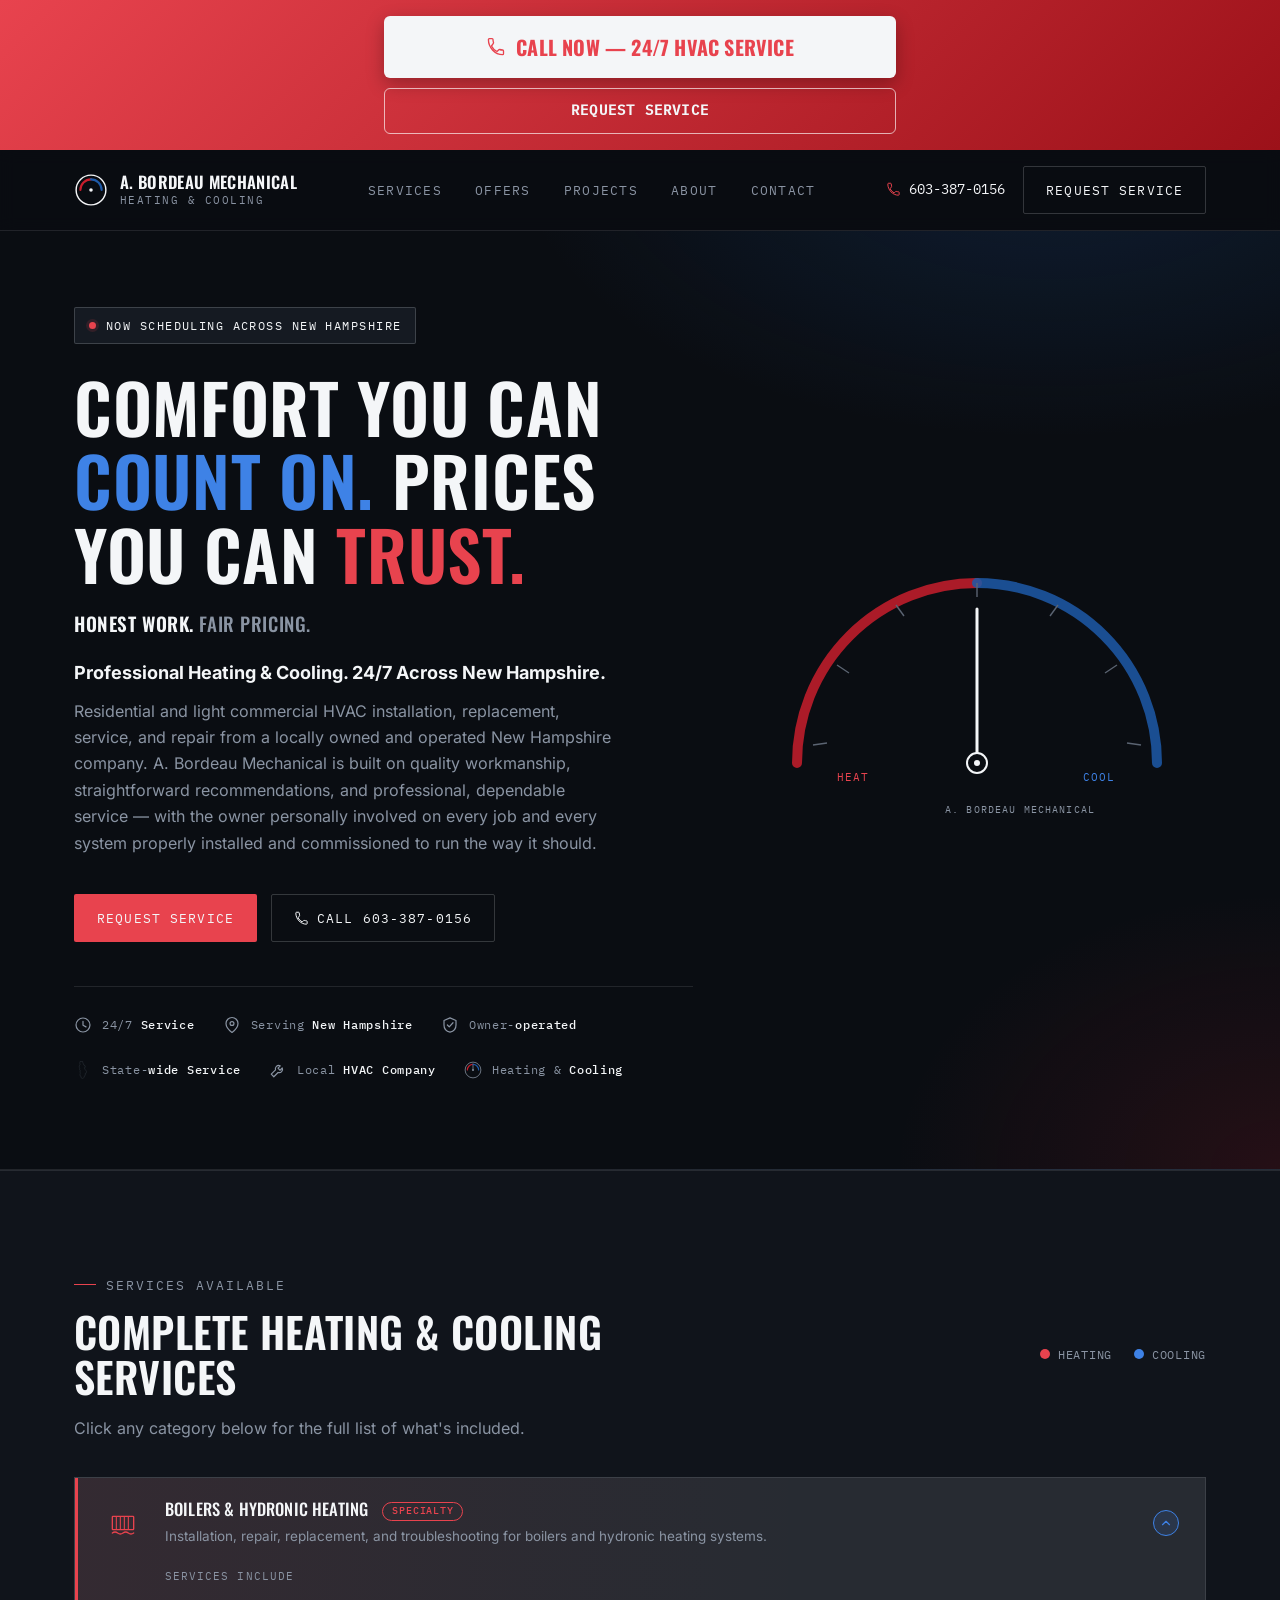
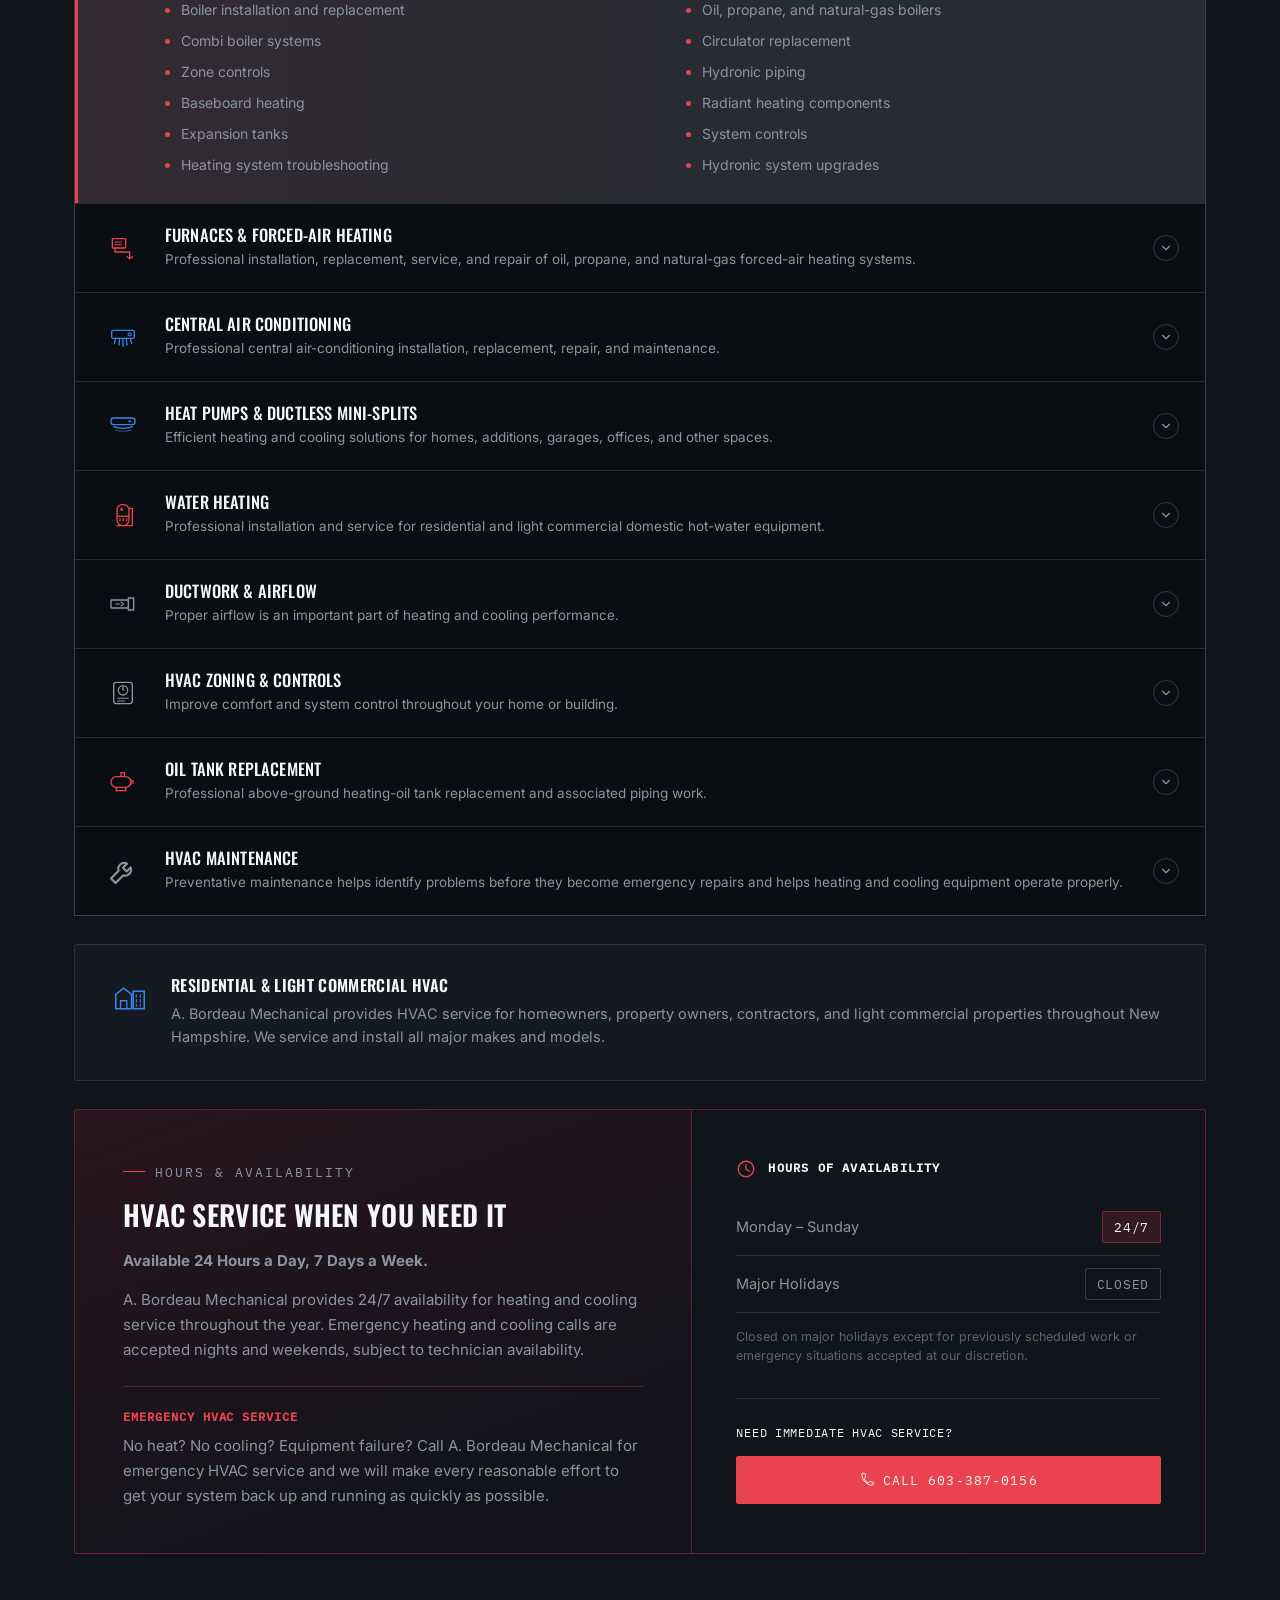
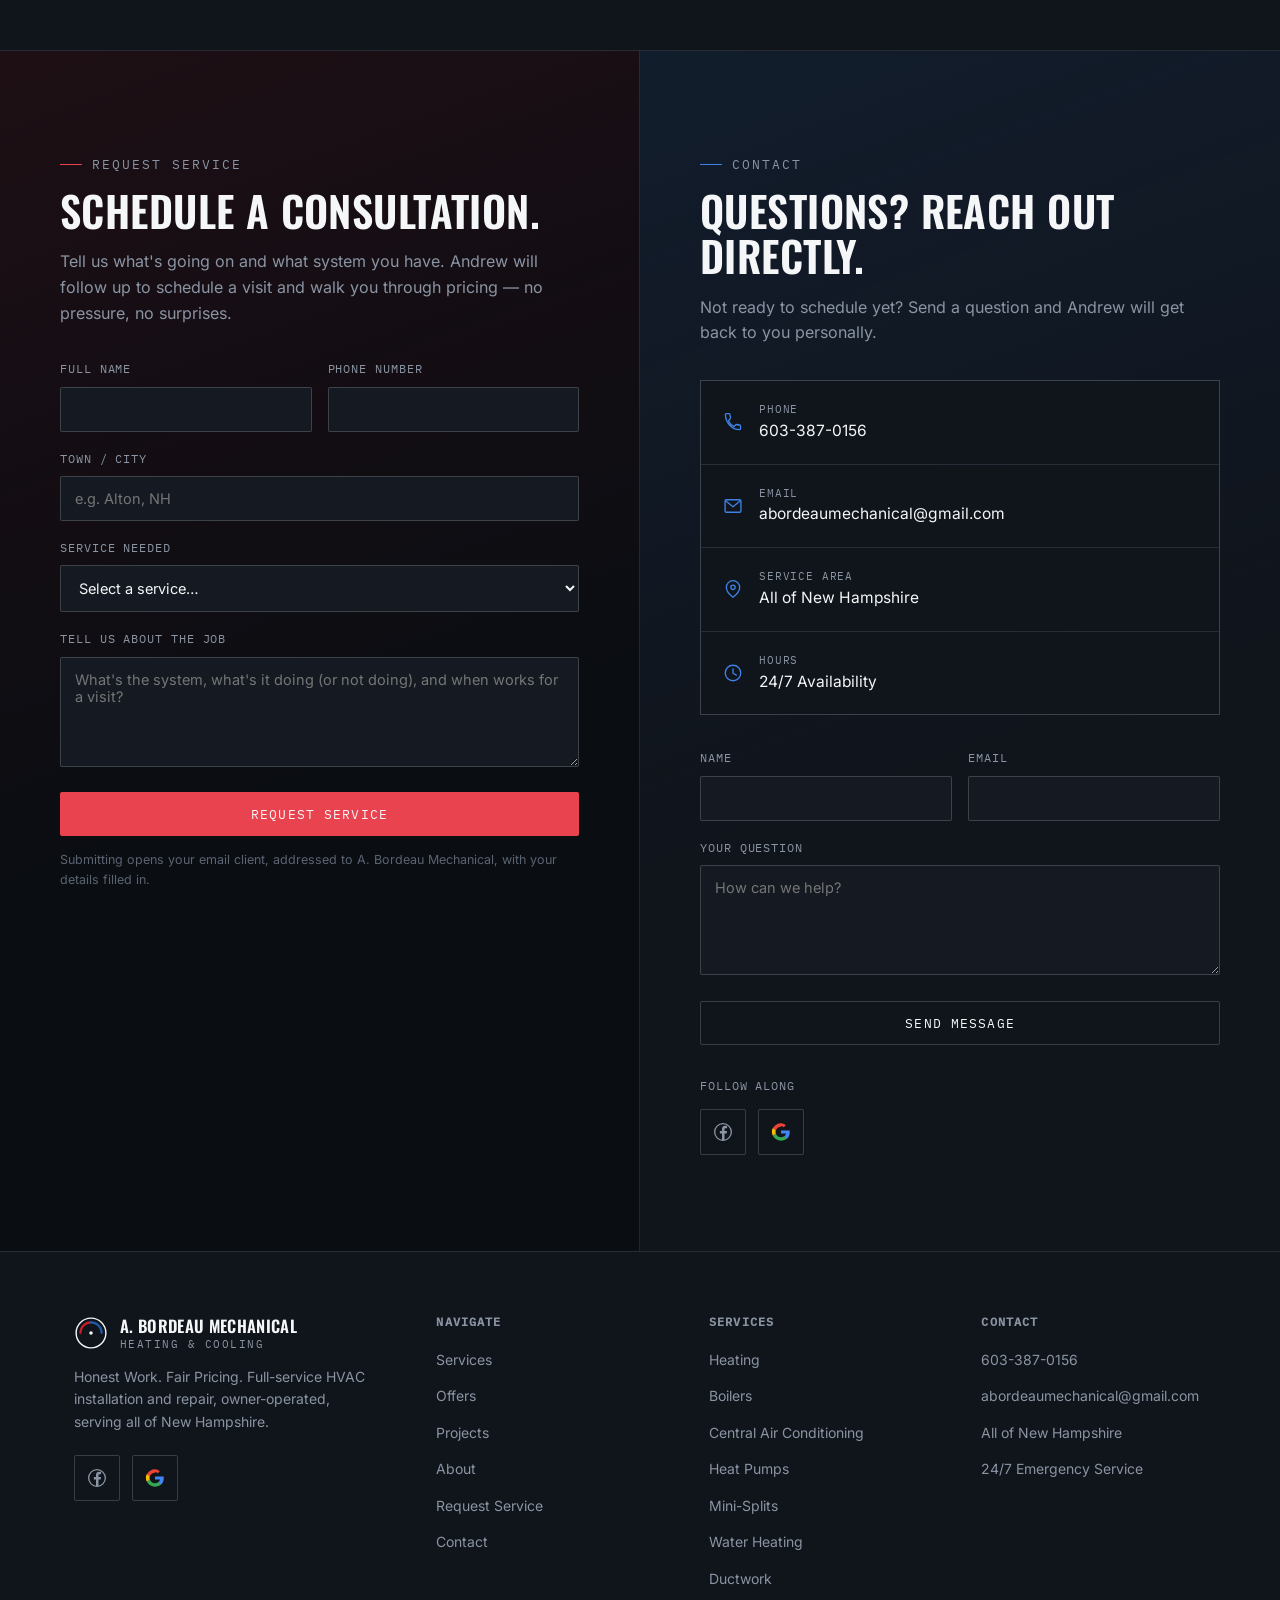
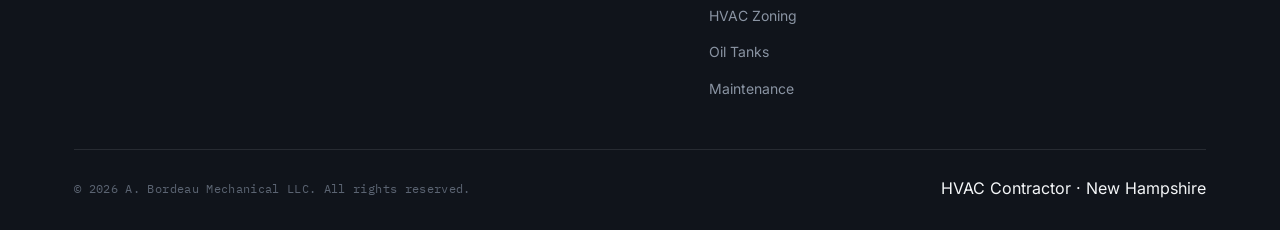
==== commit fece55c0: "Update Footer" ====
--- a/index.html
+++ b/index.html
@@ -740,11 +740,16 @@
       <div class="footer-col">
         <h4>Services</h4>
         <ul>
-          <li><span>Oil &amp; Gas Burners</span></li>
-          <li><span>AC &amp; Mini Splits</span></li>
-          <li><span>Hydronic &amp; Forced Air</span></li>
-          <li><span>Oil Tank Install/Removal</span></li>
-          <li><span>Water Heaters</span></li>
+          <li><span>Heating</span></li>
+          <li><span>Boilers</span></li>
+          <li><span>Central Air Conditioning</span></li>
+          <li><span>Heat Pumps</span></li>
+          <li><span>Mini-Splits</span></li>
+          <li><span>Water Heating</span></li>
+          <li><span>Ductwork</span></li>
+          <li><span>HVAC Zoning</span></li>
+          <li><span>Oil Tanks</span></li>
+          <li><span>Maintenance</span></li>
         </ul>
       </div>
 
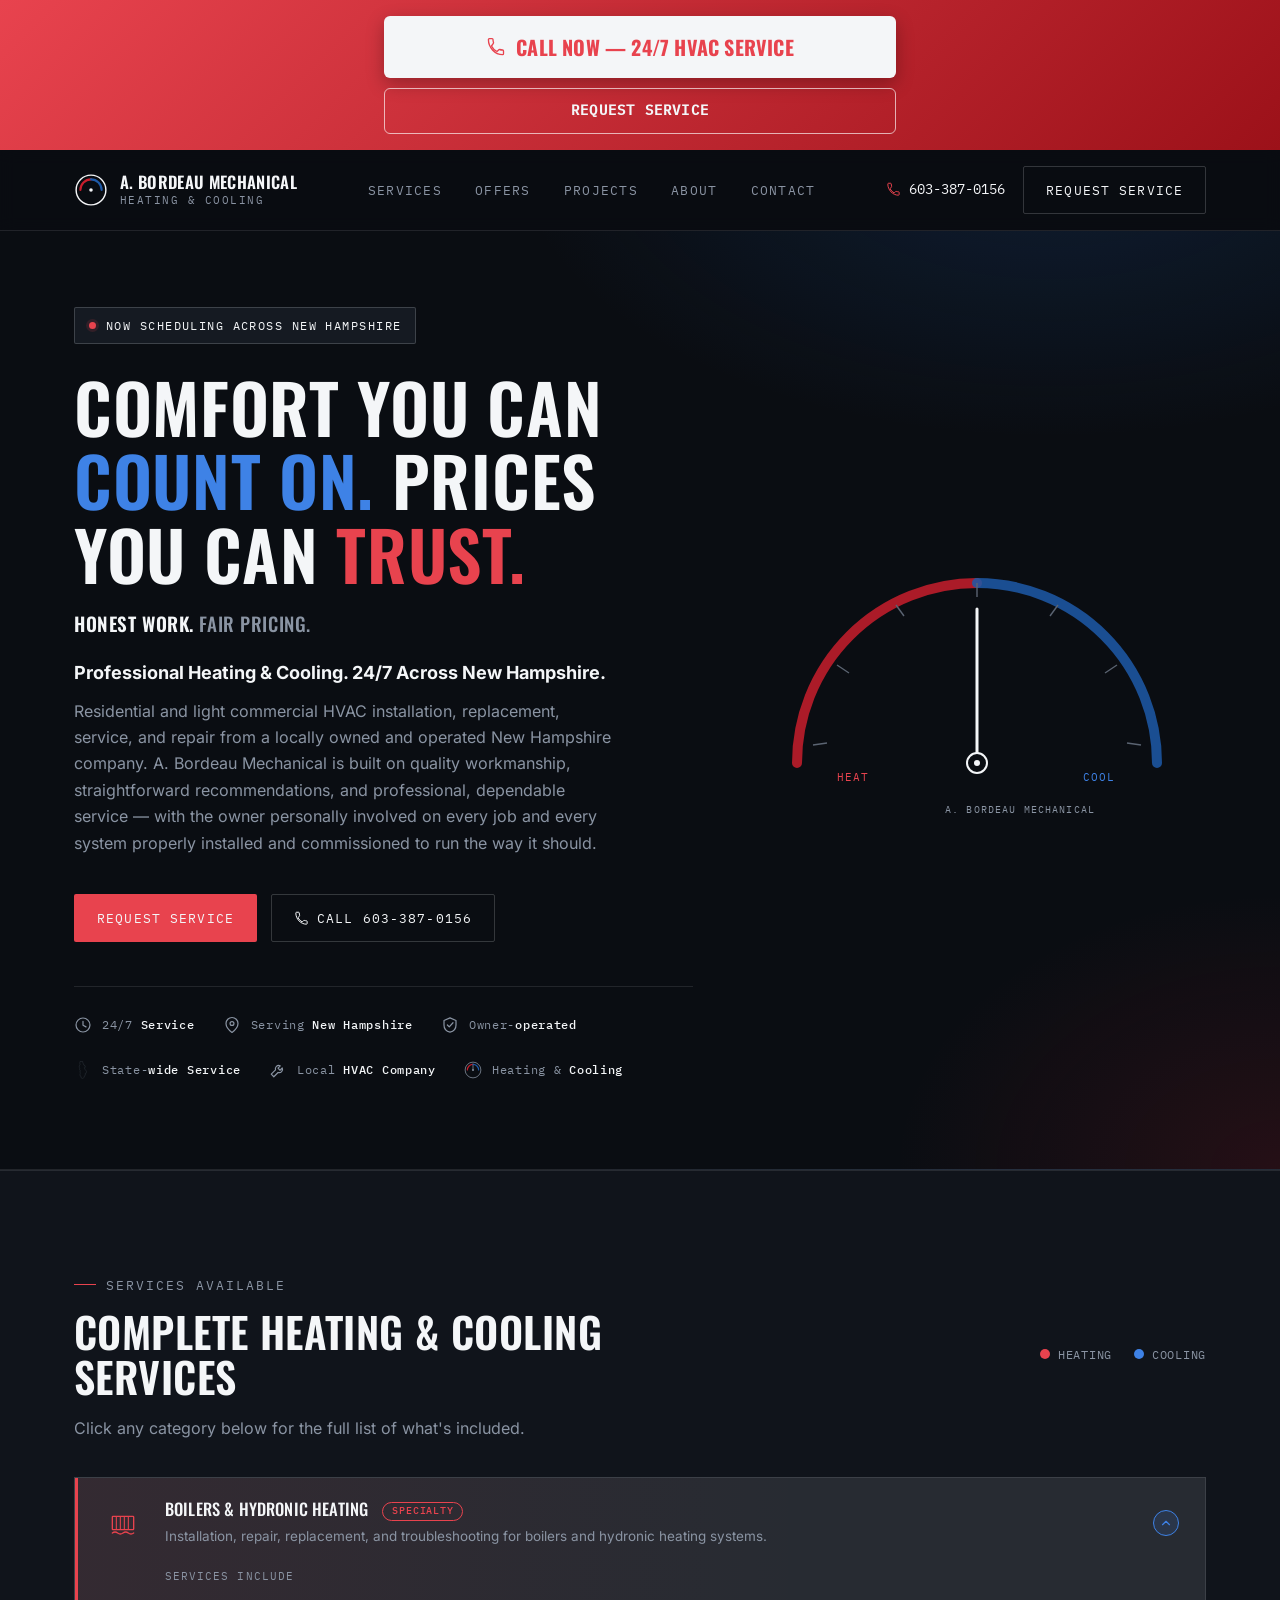
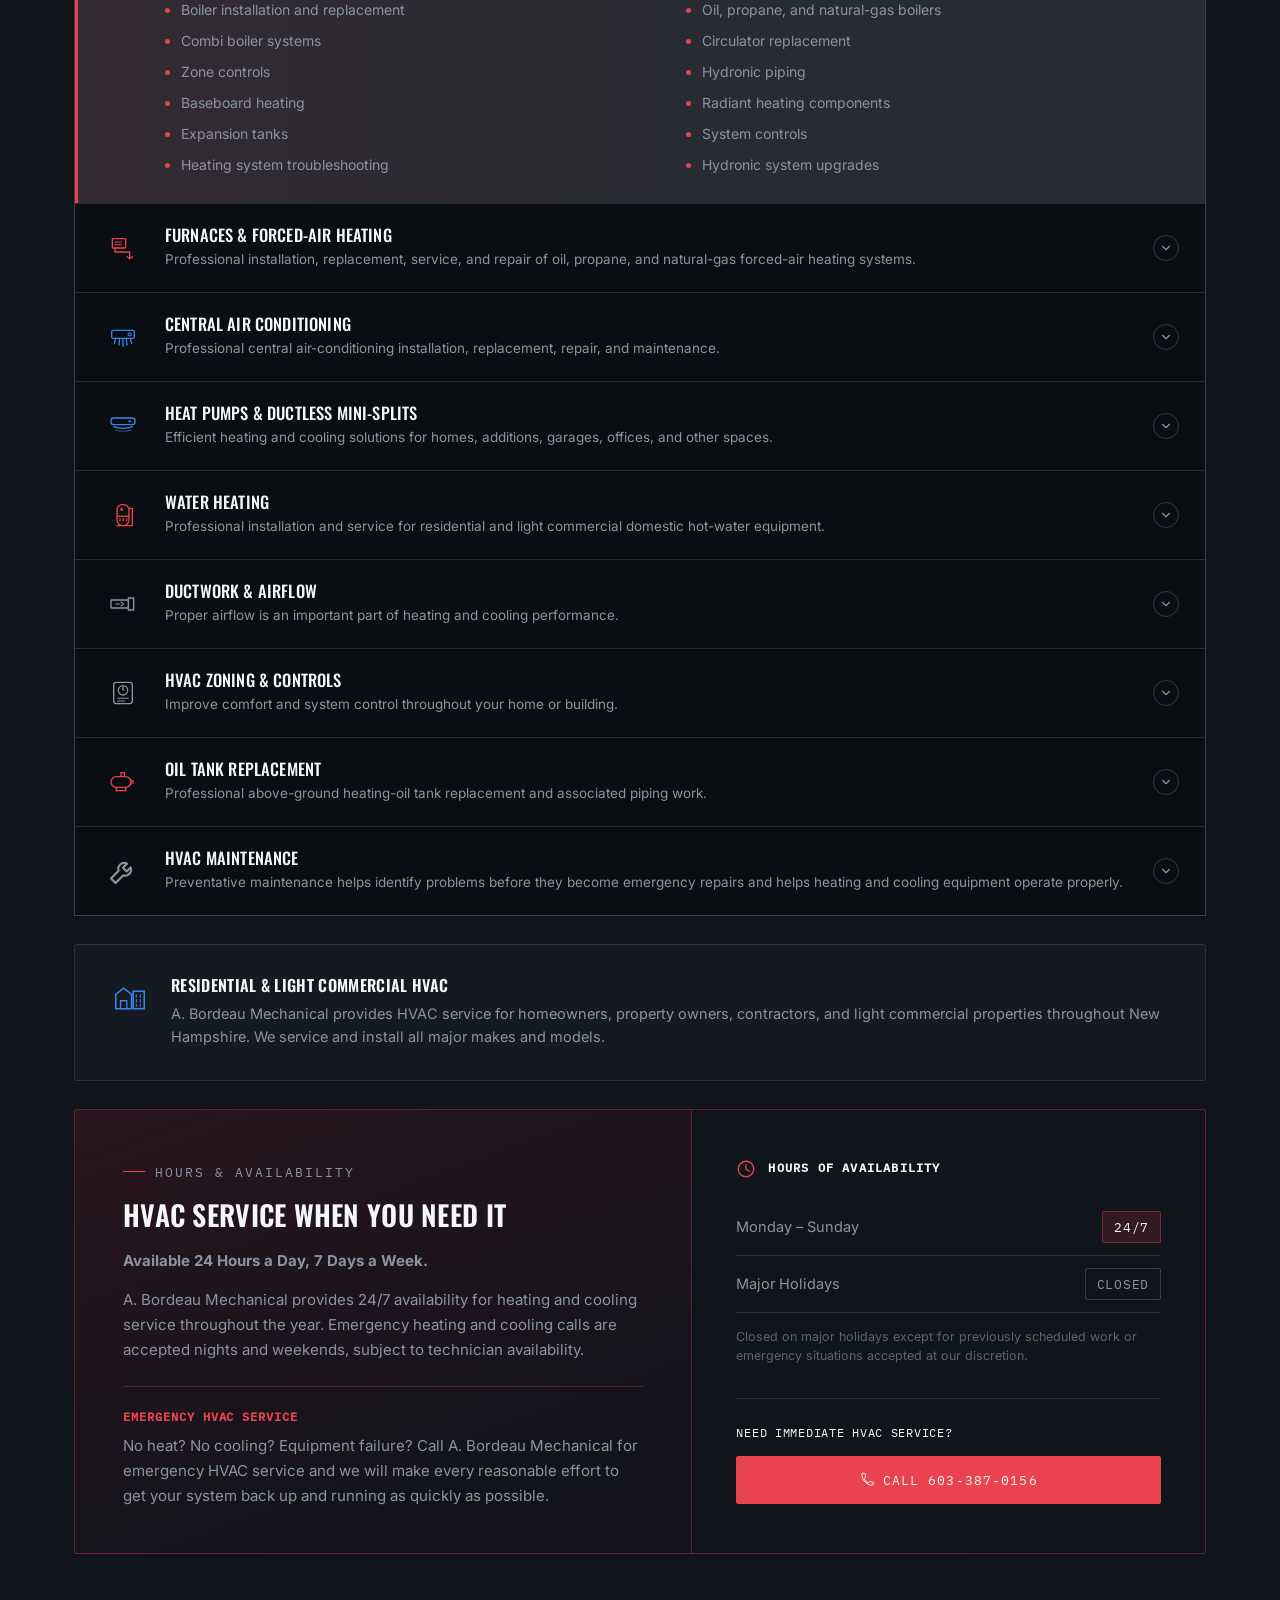
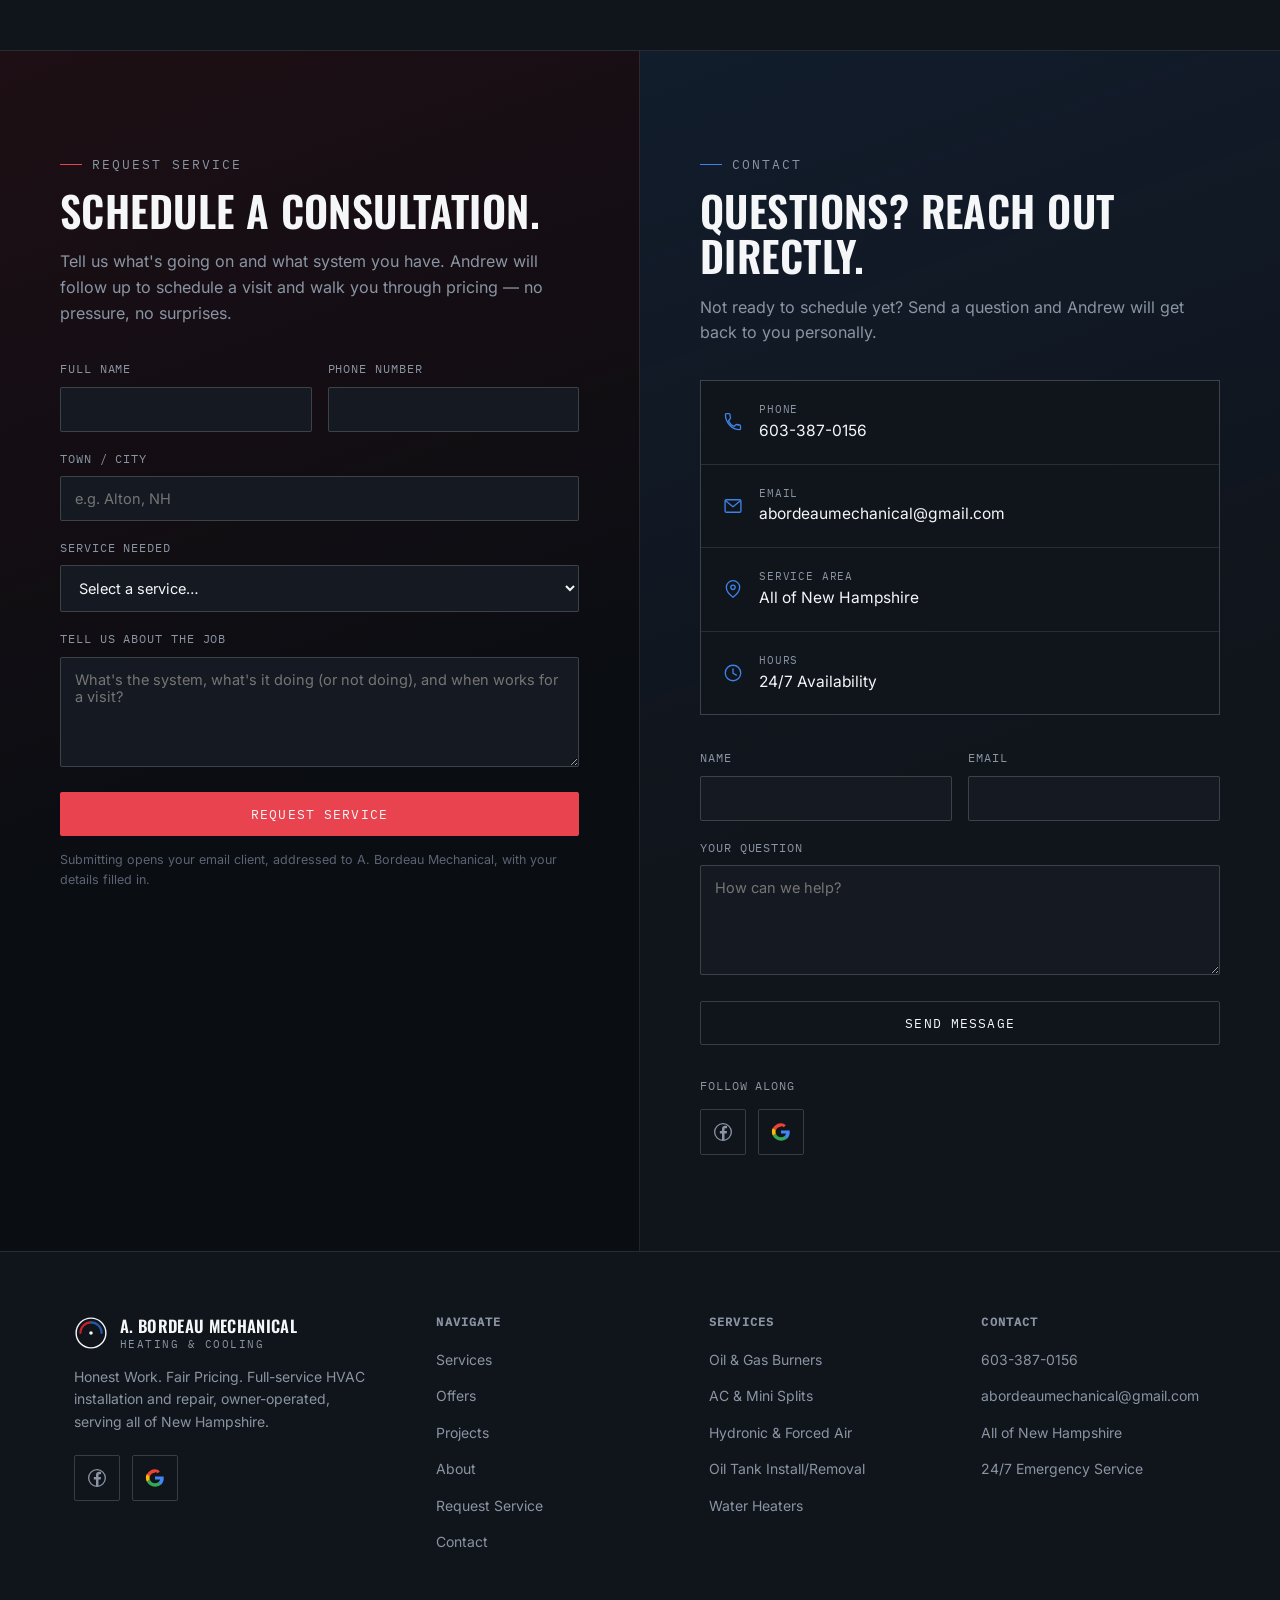
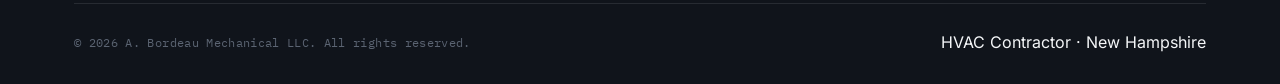
==== commit fd6b53f0: "Revert" ====
--- a/index.html
+++ b/index.html
@@ -740,16 +740,11 @@
       <div class="footer-col">
         <h4>Services</h4>
         <ul>
-          <li><span>Heating</span></li>
-          <li><span>Boilers</span></li>
-          <li><span>Central Air Conditioning</span></li>
-          <li><span>Heat Pumps</span></li>
-          <li><span>Mini-Splits</span></li>
-          <li><span>Water Heating</span></li>
-          <li><span>Ductwork</span></li>
-          <li><span>HVAC Zoning</span></li>
-          <li><span>Oil Tanks</span></li>
-          <li><span>Maintenance</span></li>
+          <li><span>Oil &amp; Gas Burners</span></li>
+          <li><span>AC &amp; Mini Splits</span></li>
+          <li><span>Hydronic &amp; Forced Air</span></li>
+          <li><span>Oil Tank Install/Removal</span></li>
+          <li><span>Water Heaters</span></li>
         </ul>
       </div>
 
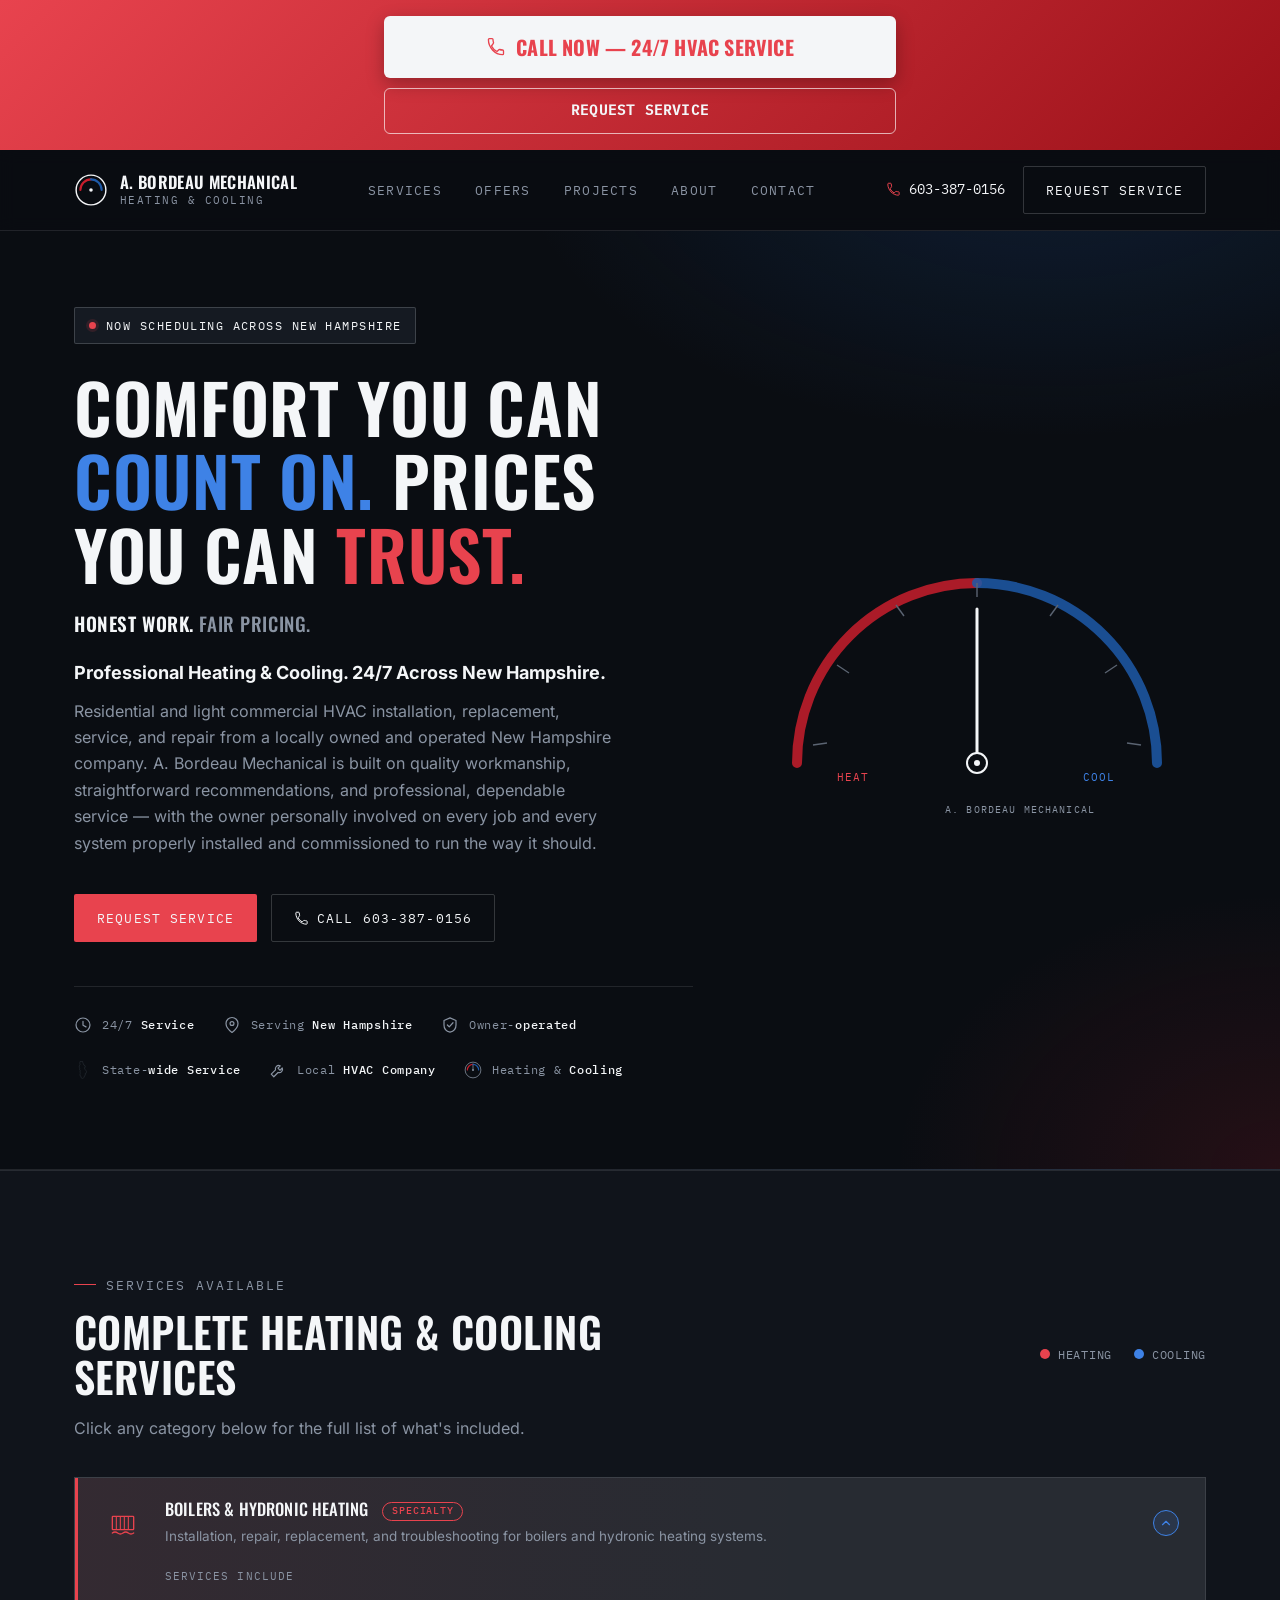
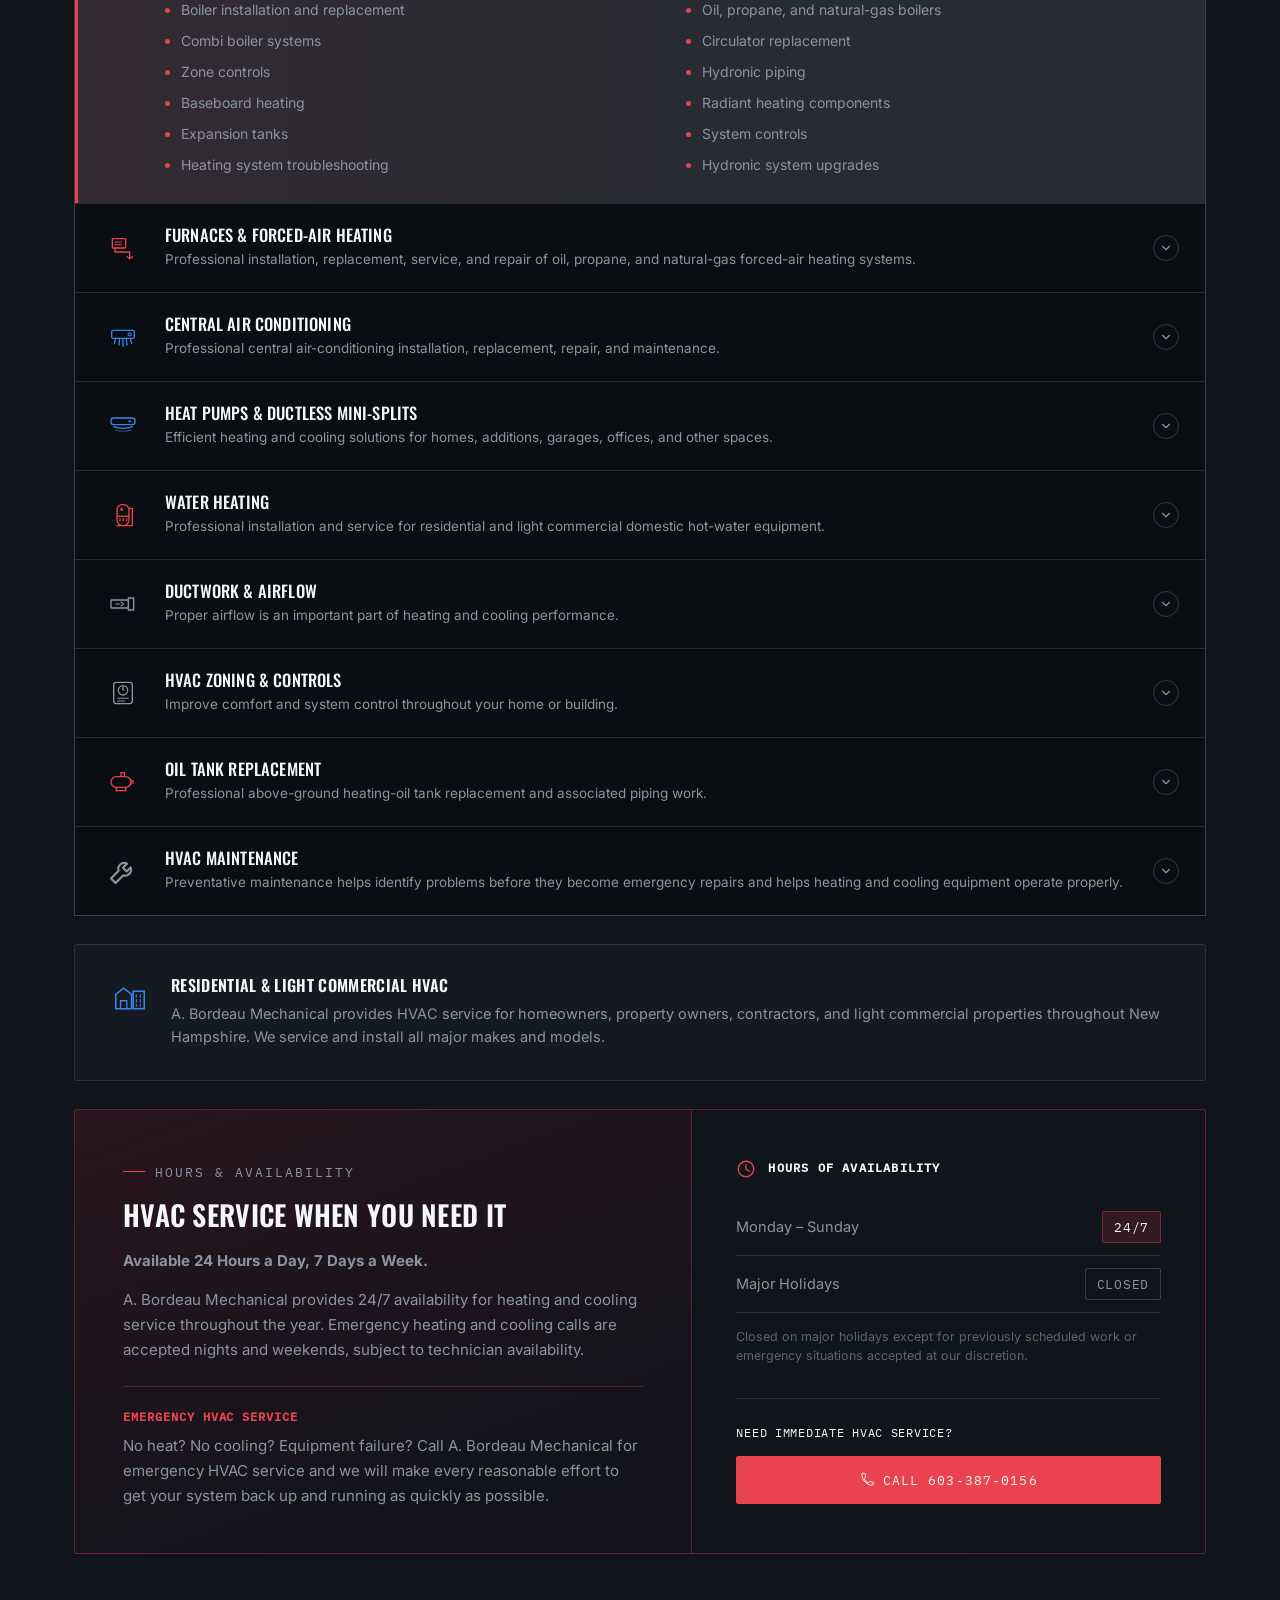
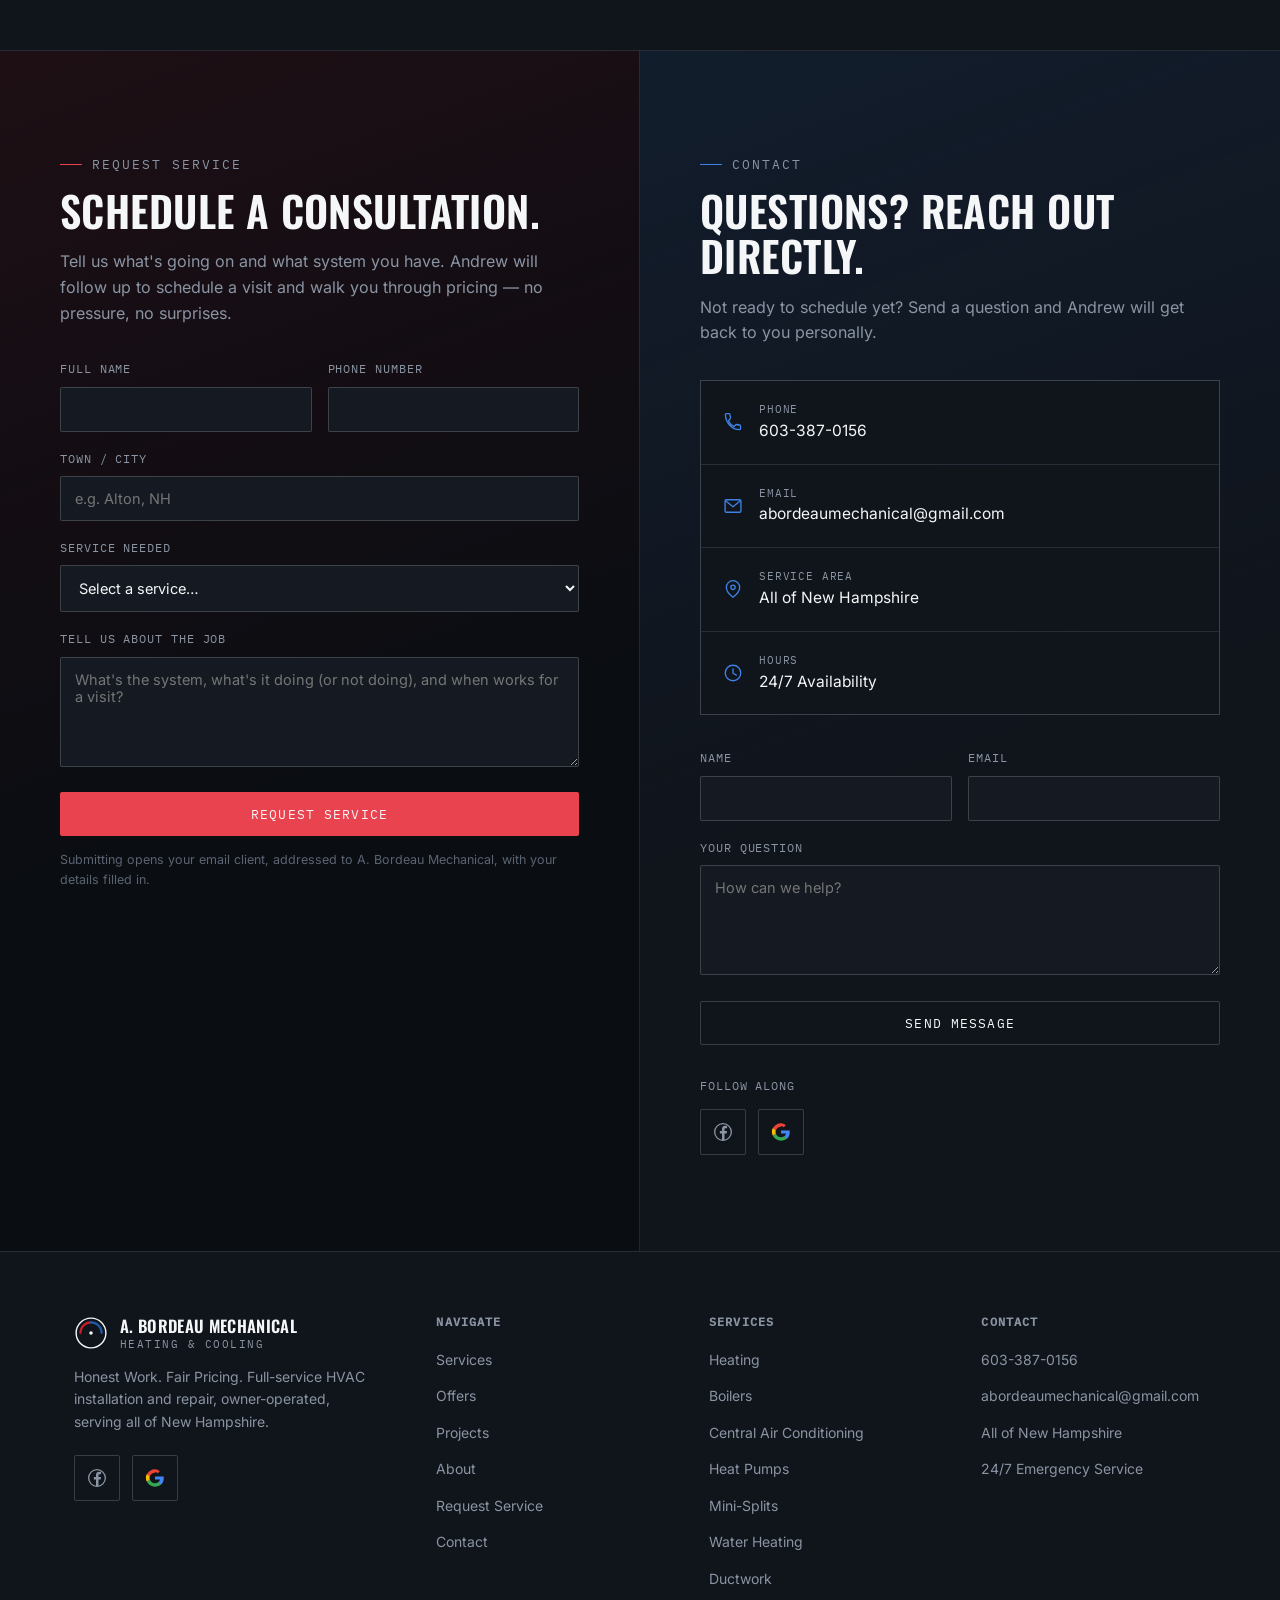
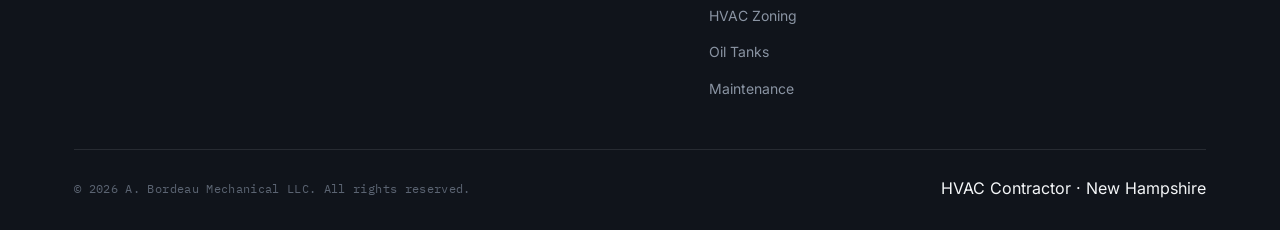
==== commit 68052365: "Update pages" ====
--- a/index.html
+++ b/index.html
@@ -740,11 +740,16 @@
       <div class="footer-col">
         <h4>Services</h4>
         <ul>
-          <li><span>Oil &amp; Gas Burners</span></li>
-          <li><span>AC &amp; Mini Splits</span></li>
-          <li><span>Hydronic &amp; Forced Air</span></li>
-          <li><span>Oil Tank Install/Removal</span></li>
-          <li><span>Water Heaters</span></li>
+          <li><span>Heating</span></li>
+          <li><span>Boilers</span></li>
+          <li><span>Central Air Conditioning</span></li>
+          <li><span>Heat Pumps</span></li>
+          <li><span>Mini-Splits</span></li>
+          <li><span>Water Heating</span></li>
+          <li><span>Ductwork</span></li>
+          <li><span>HVAC Zoning</span></li>
+          <li><span>Oil Tanks</span></li>
+          <li><span>Maintenance</span></li>
         </ul>
       </div>
 
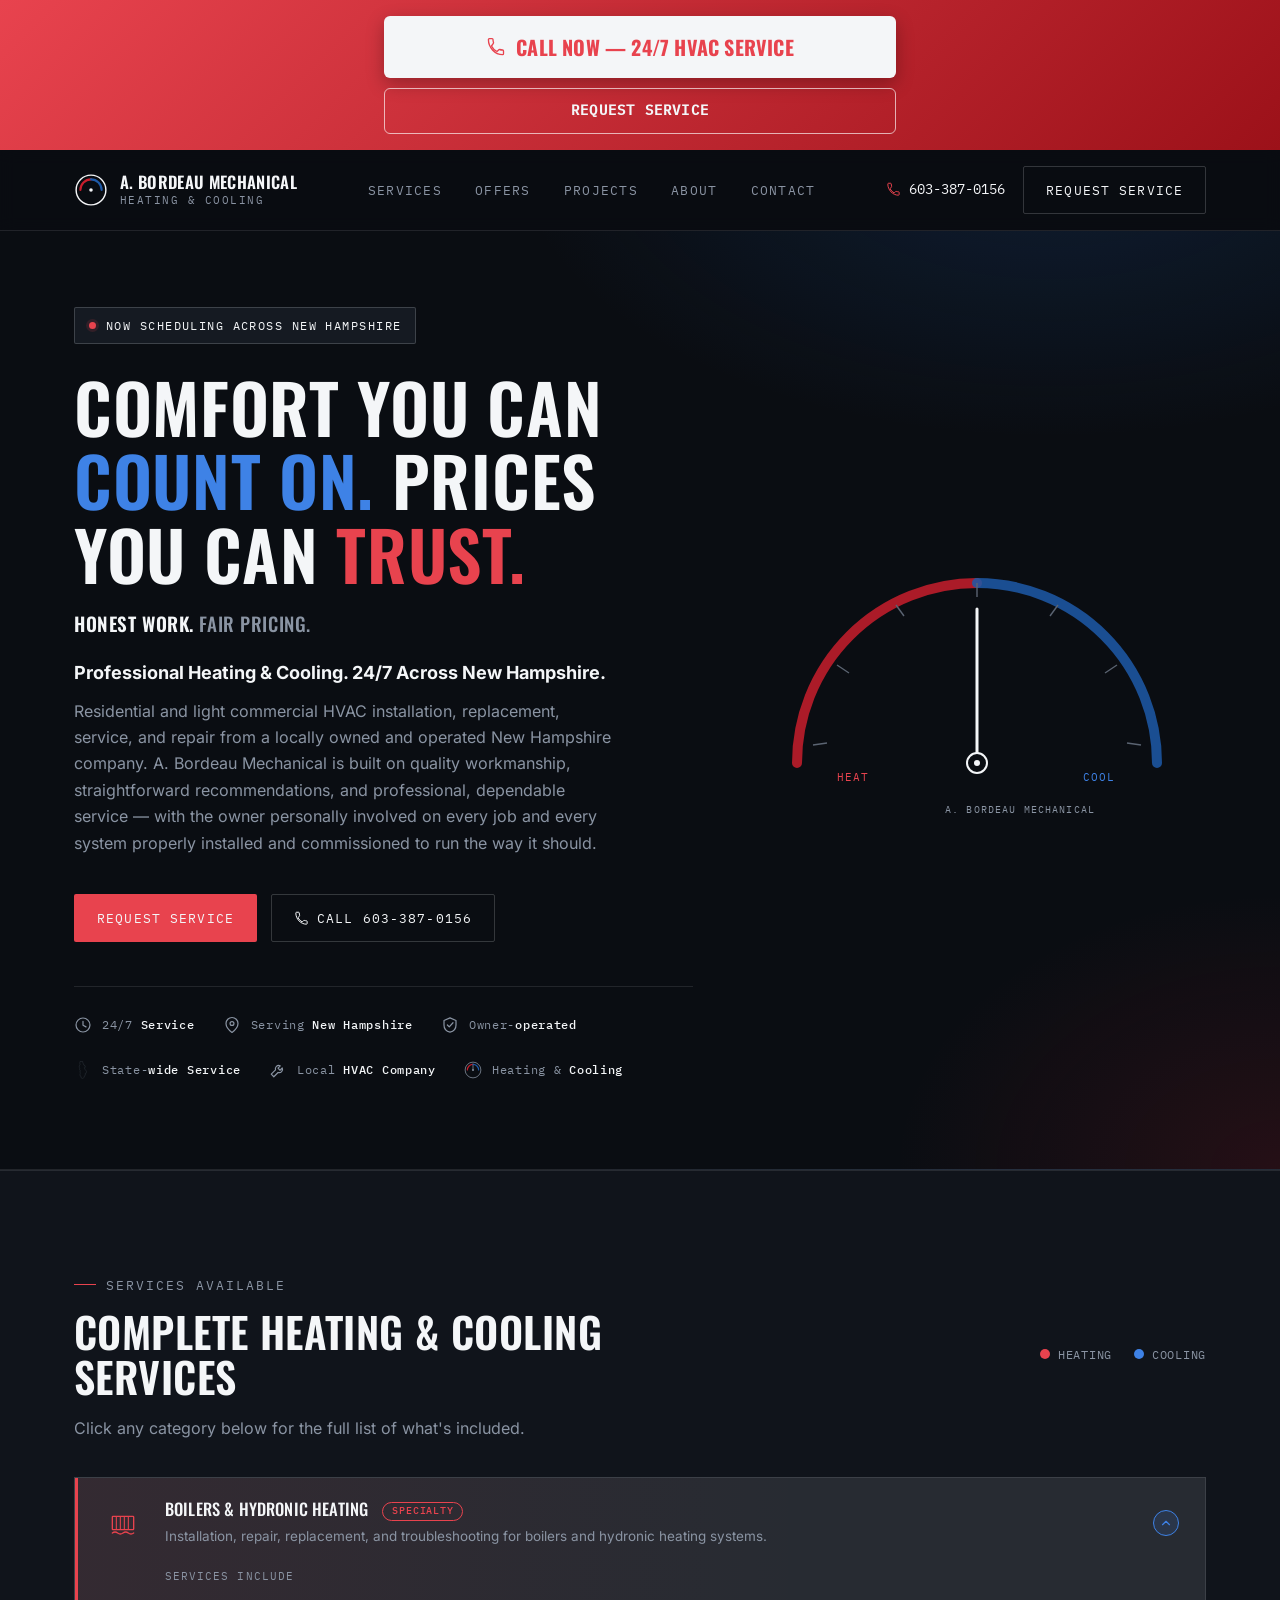
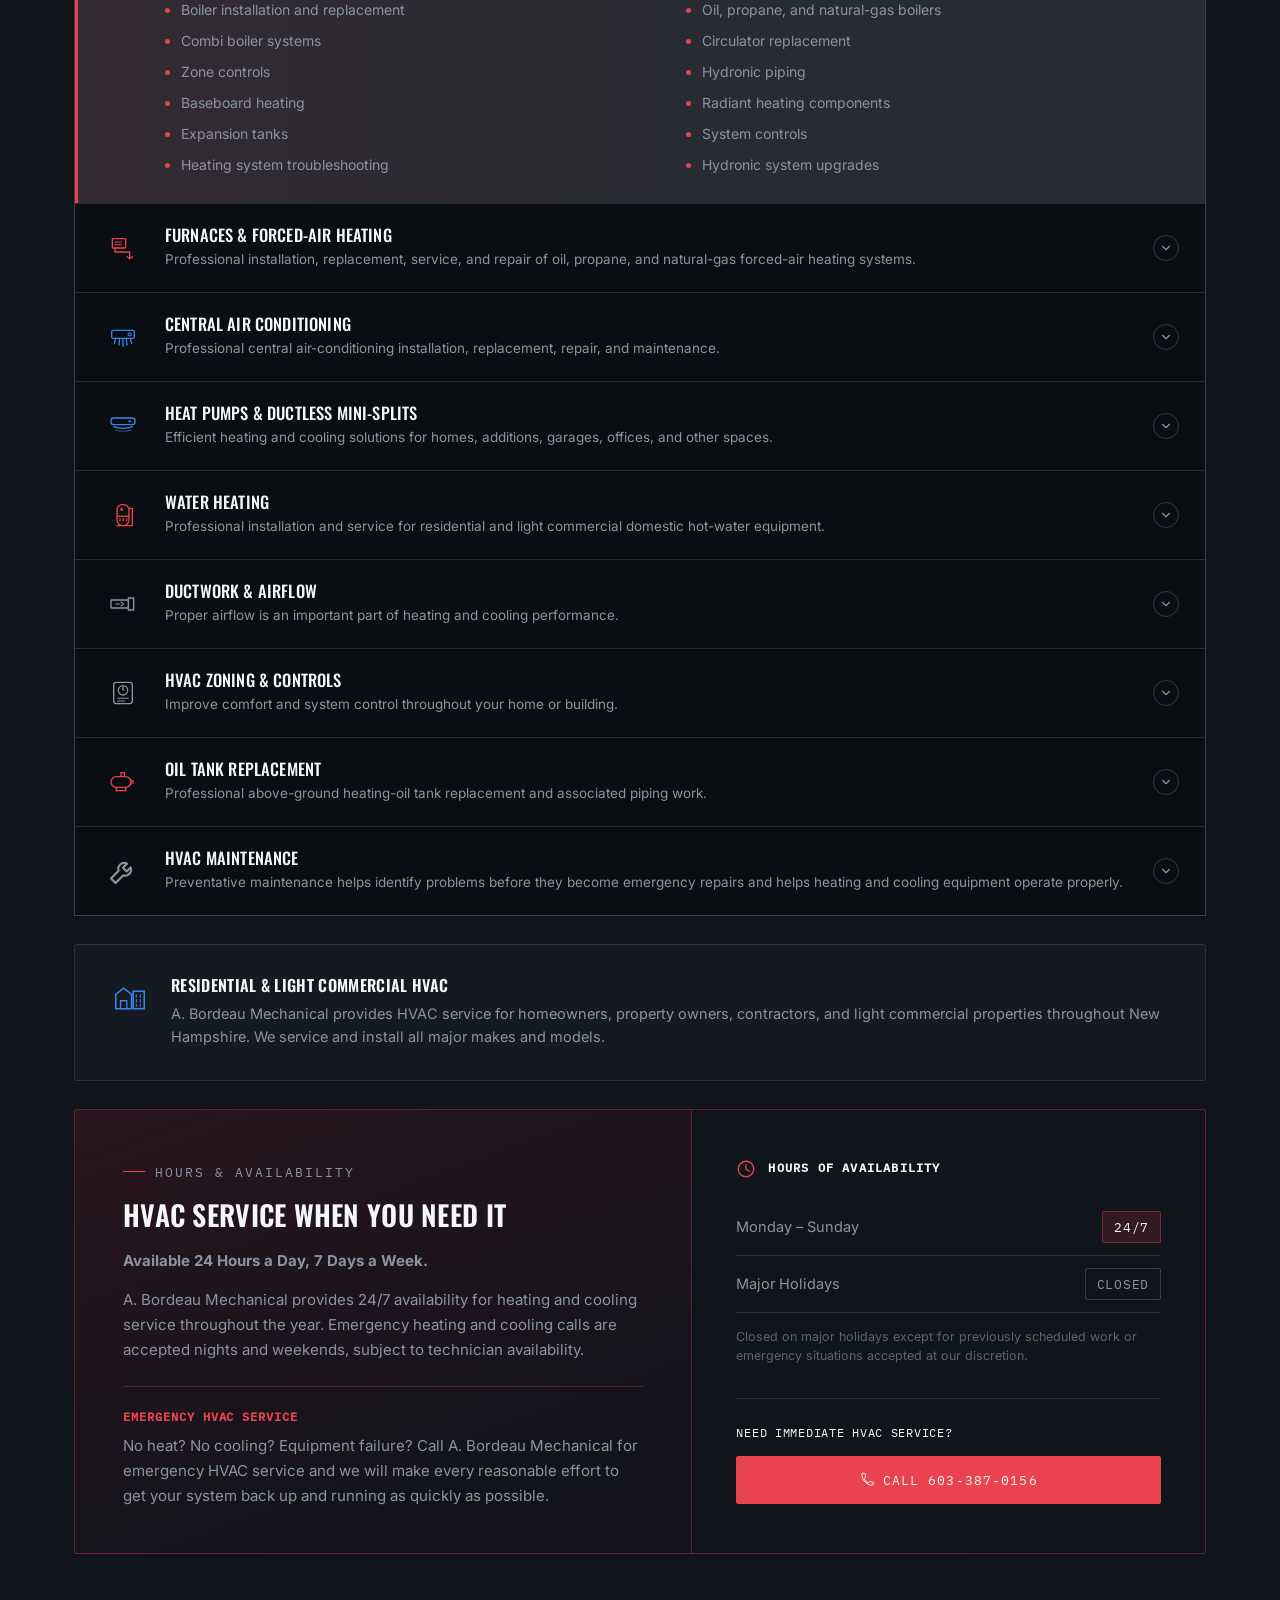
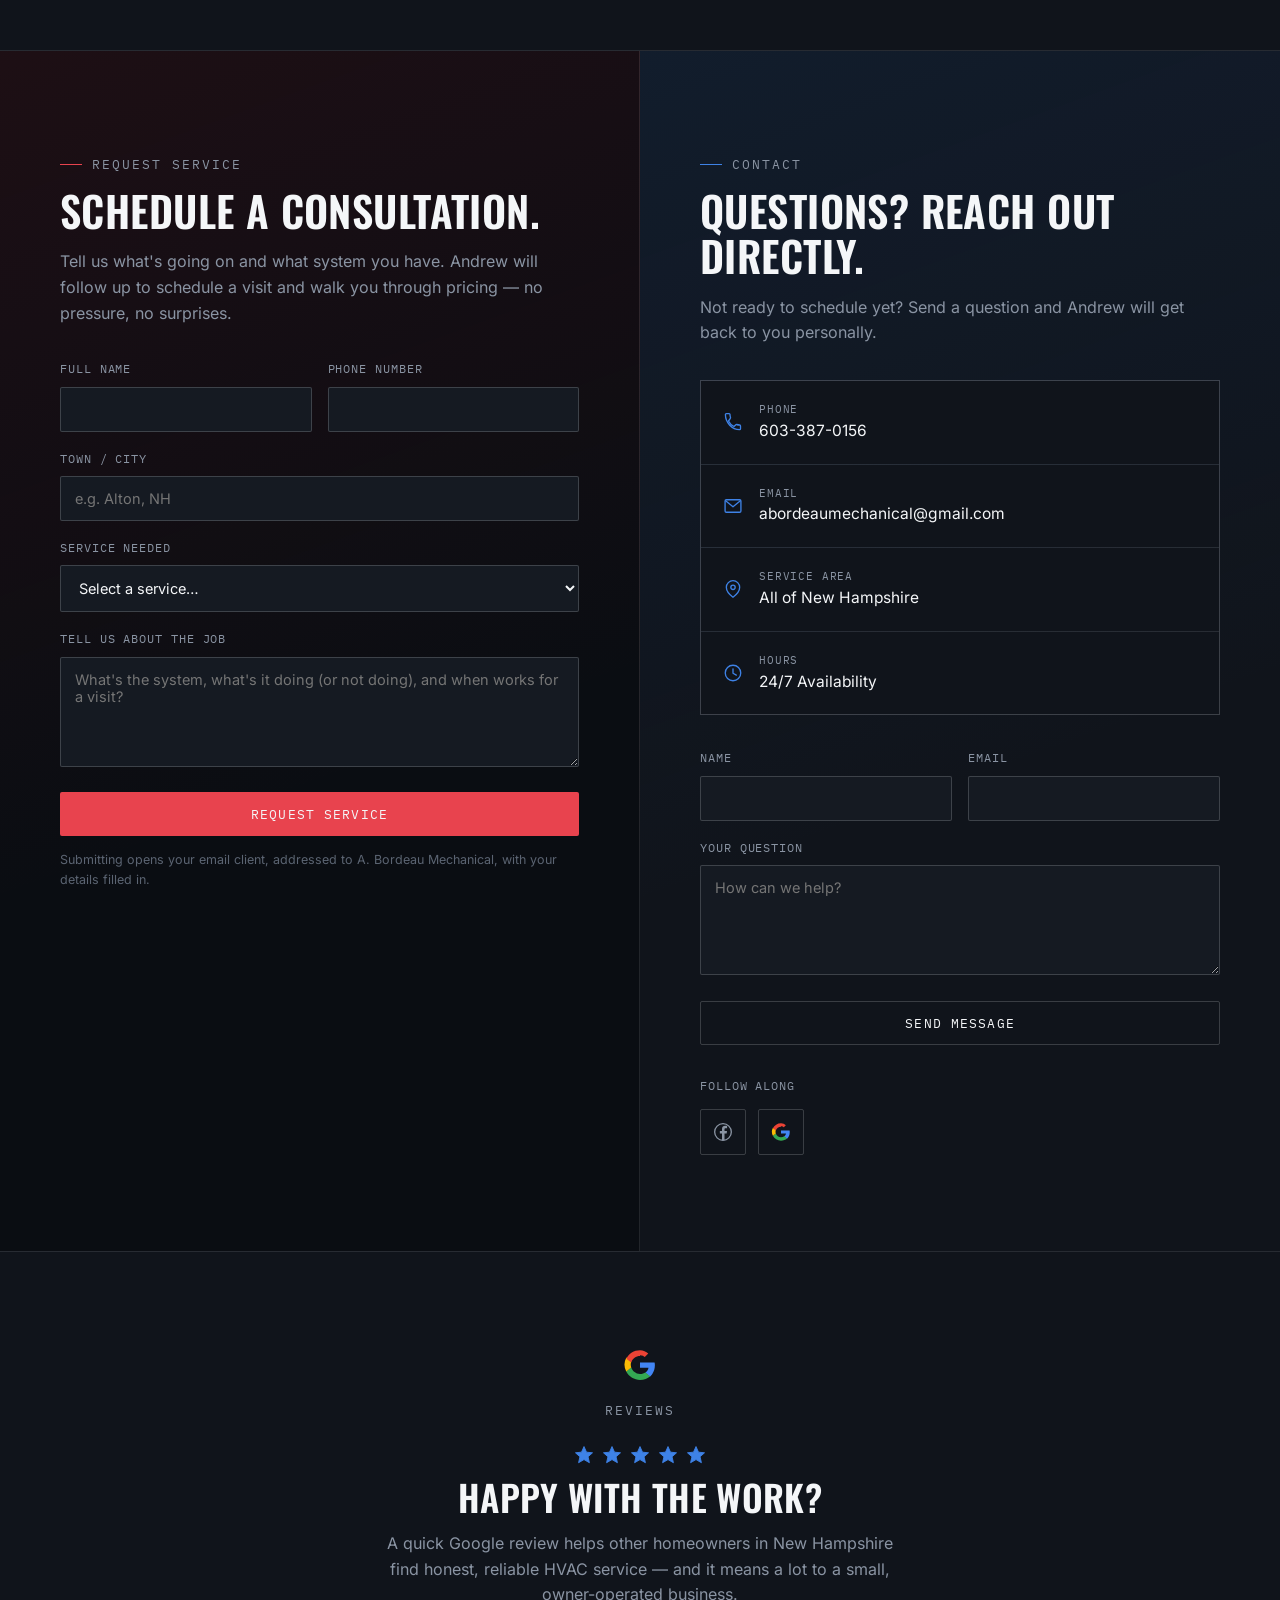
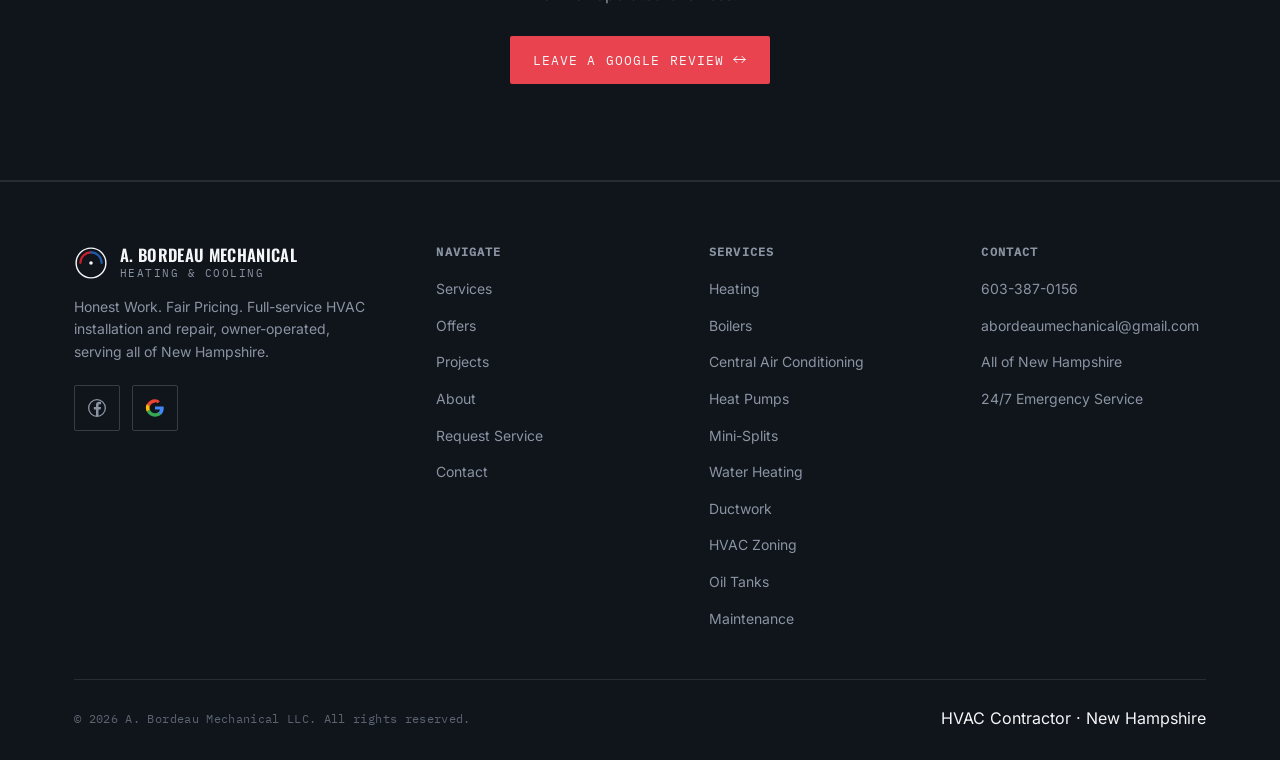
==== commit f3d157ee: "Reviews section" ====
--- a/index.html
+++ b/index.html
@@ -61,6 +61,9 @@
 <symbol id="icon-facebook" viewBox="0 0 24 24">
 <circle cx="12" cy="12" r="10" fill="none" stroke="currentColor" stroke-width="1.6"/>
   <path d="M13.8 21.9v-8h2.6l.4-3H13.8l0-2c0-.9.2-1.5 1.5-1.5h1.6V4.7c-.3 0-1.2-.1-2.3-.1-2.3 0-3.8 1.4-3.8 3.9v2.3H8.2v3h2.6v8h3Z" fill="currentColor" stroke="none"/>
+</symbol>
+<symbol id="icon-star" viewBox="0 0 24 24">
+<path d="M12 2.8 14.7 8.9 21.3 9.6 16.4 13.9 17.9 20.4 12 17 6.1 20.4 7.6 13.9 2.7 9.6 9.3 8.9 Z" fill="currentColor" stroke="currentColor" stroke-width="1" stroke-linejoin="round"/>
 </symbol>
 <symbol id="icon-google" viewBox="0 0 24 24">
 <path fill="#4285F4" d="M22.5 12.23c0-.82-.07-1.42-.22-2.05H12v3.72h5.98c-.12 1-.77 2.5-2.22 3.51l-.02.14 3.23 2.5.22.02c2.05-1.89 3.31-4.69 3.31-7.84Z"/>
@@ -690,6 +693,29 @@
         </div>
       </div>
 
+    </div>
+  </section>
+
+  <!-- =========================== GOOGLE REVIEWS =========================== -->
+  <section id="google-review" class="section-alt">
+    <div class="wrap">
+      <div class="review-panel">
+        <svg class="review-panel-icon" viewBox="0 0 24 24" aria-hidden="true"><use href="#icon-google" xlink:href="#icon-google"></use></svg>
+        <span class="eyebrow is-blue">Reviews</span>
+        <div class="review-stars" aria-hidden="true">
+          <svg viewBox="0 0 24 24"><use href="#icon-star" xlink:href="#icon-star"></use></svg>
+          <svg viewBox="0 0 24 24"><use href="#icon-star" xlink:href="#icon-star"></use></svg>
+          <svg viewBox="0 0 24 24"><use href="#icon-star" xlink:href="#icon-star"></use></svg>
+          <svg viewBox="0 0 24 24"><use href="#icon-star" xlink:href="#icon-star"></use></svg>
+          <svg viewBox="0 0 24 24"><use href="#icon-star" xlink:href="#icon-star"></use></svg>
+        </div>
+        <h2>Happy with the work?</h2>
+        <p>A quick Google review helps other homeowners in New Hampshire find honest, reliable HVAC service &mdash; and it means a lot to a small, owner-operated business.</p>
+        <a class="btn btn-primary" href="https://g.page/r/CWC2XyKQsCLNECE/review" target="_blank" rel="noopener noreferrer">
+          Leave a Google Review
+          <svg viewBox="0 0 24 24" width="15" height="15"><use href="#icon-arrow-lr" xlink:href="#icon-arrow-lr"></use></svg>
+        </a>
+      </div>
     </div>
   </section>
 
--- a/css/styles.css
+++ b/css/styles.css
@@ -286,6 +286,20 @@
 .section-head h2{font-size:clamp(28px,3.6vw,42px);color:var(--white);}
 .section-head p{margin-top:16px;color:var(--steel);font-size:16px;max-width:56ch;}
 .section-alt{background:var(--black-2);border-top:1px solid var(--panel-line);border-bottom:1px solid var(--panel-line);}
+
+/* =========================== GOOGLE REVIEWS =========================== */
+.review-panel{
+  max-width:620px;margin:0 auto;text-align:center;
+  display:flex;flex-direction:column;align-items:center;
+}
+.review-panel-icon{width:34px;height:34px;color:var(--steel);margin-bottom:18px;}
+.review-panel .eyebrow{margin-bottom:6px;}
+.review-panel .eyebrow::before{display:none;}
+.review-stars{display:flex;gap:6px;margin:18px 0 6px;}
+.review-stars svg{width:22px;height:22px;color:var(--blue-bright);}
+.review-panel h2{font-size:clamp(26px,3.2vw,36px);color:var(--white);margin-top:6px;}
+.review-panel p{margin-top:14px;color:var(--steel);font-size:16px;max-width:52ch;}
+.review-panel .btn{margin-top:28px;}
 
 /* =========================== ABOUT =========================== */
 .about-grid{display:grid;grid-template-columns:1fr 1.15fr;gap:56px;align-items:start;margin-bottom:56px;}
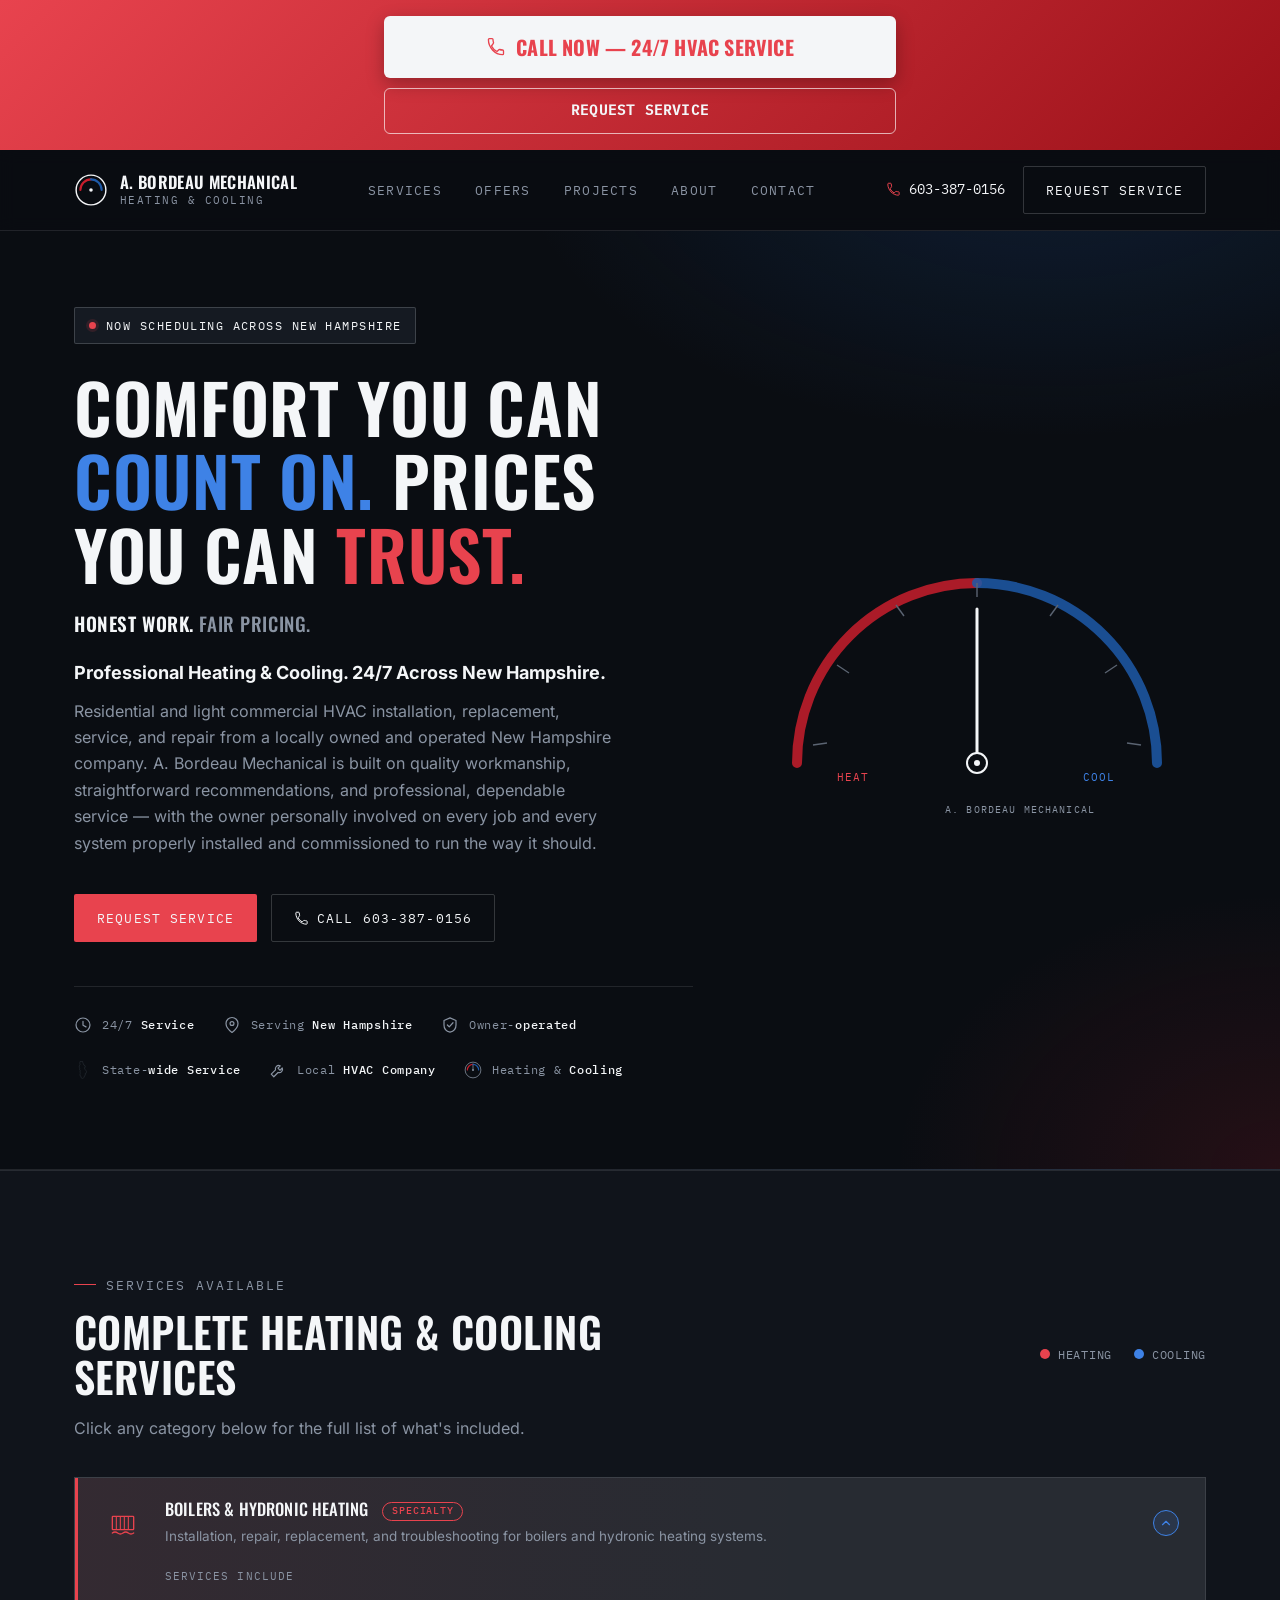
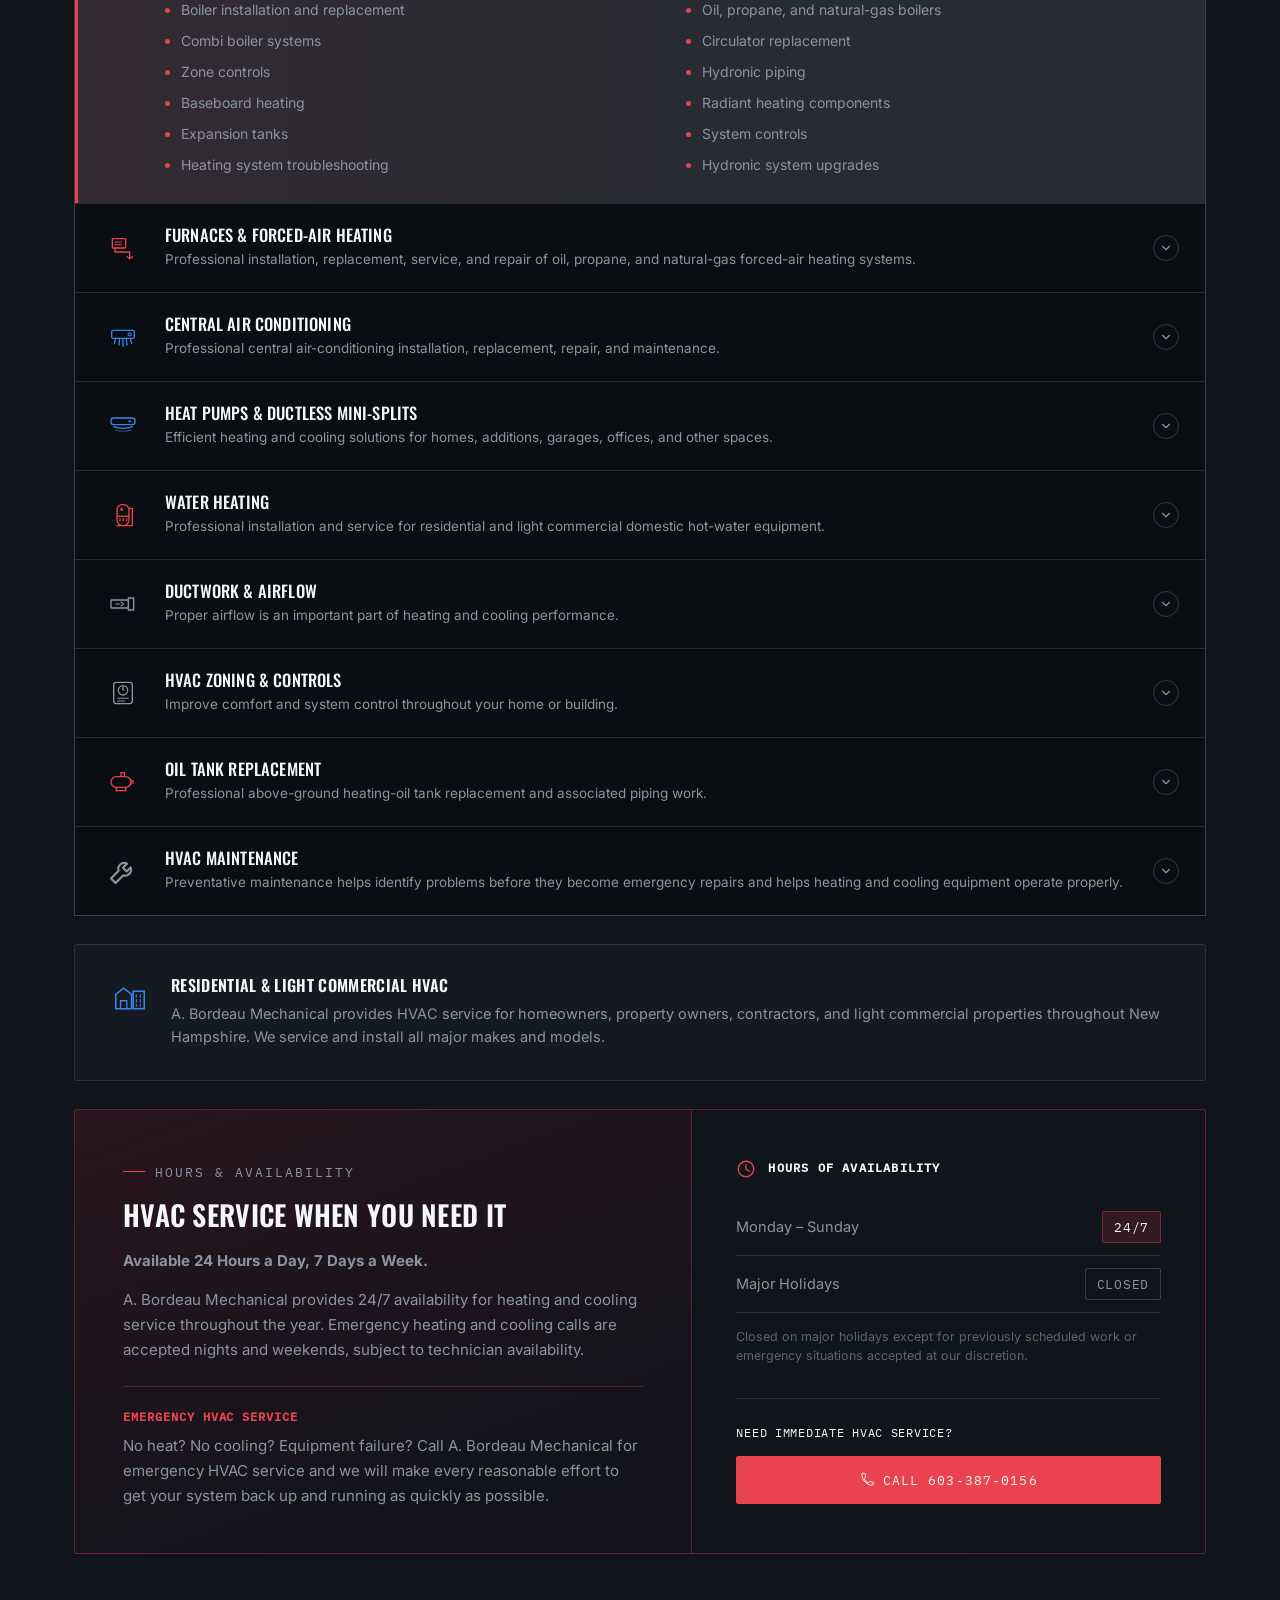
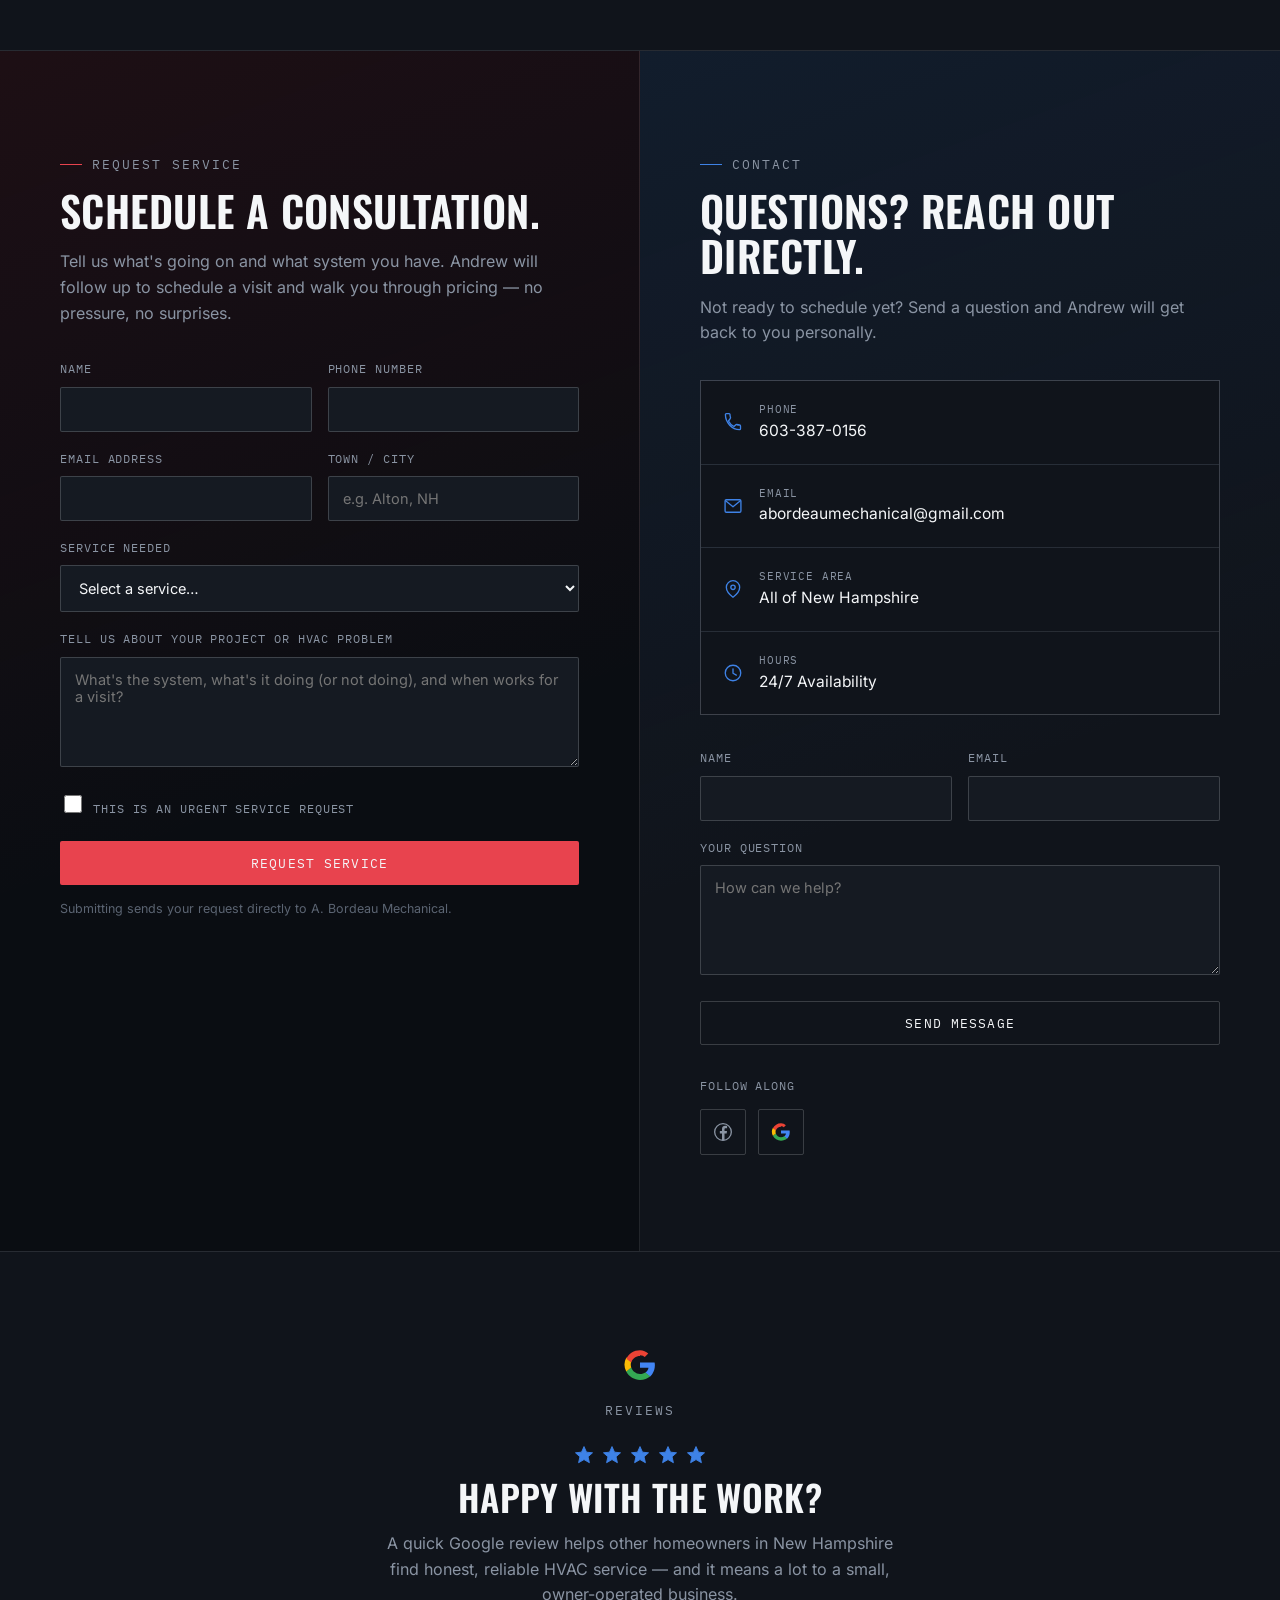
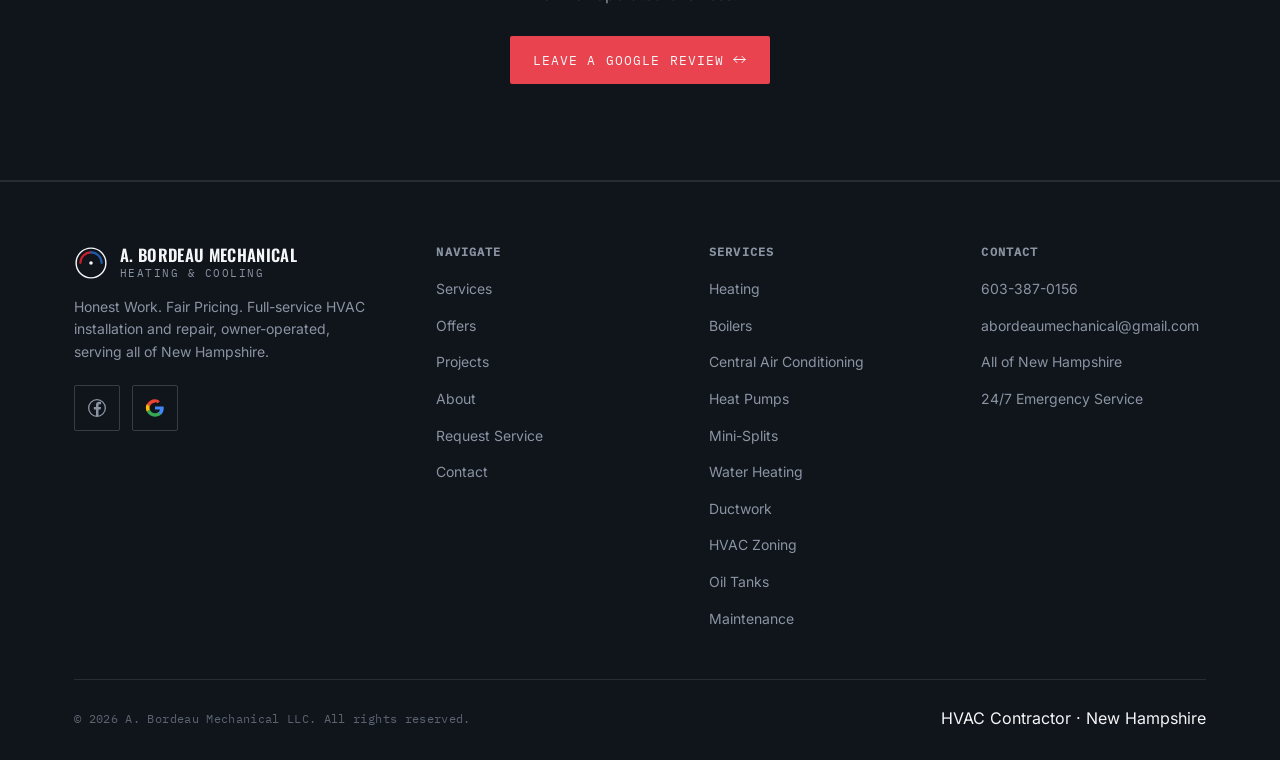
==== commit 793f9db8: "Formspree add" ====
--- a/index.html
+++ b/index.html
@@ -581,10 +581,10 @@
           <p>Tell us what's going on and what system you have. Andrew will follow up to schedule a visit and walk you through pricing &mdash; no pressure, no surprises.</p>
         </div>
 
-        <form id="quote-form" novalidate>
+        <form id="quote-form" novalidate action="https://formspree.io/f/maewapny" method="POST">
           <div class="form-row">
             <div class="form-field">
-              <label for="q-name">Full Name</label>
+              <label for="q-name">Name</label>
               <input type="text" id="q-name" name="name" required autocomplete="name">
             </div>
             <div class="form-field">
@@ -592,32 +592,47 @@
               <input type="tel" id="q-phone" name="phone" required autocomplete="tel">
             </div>
           </div>
-          <div class="form-field">
-            <label for="q-town">Town / City</label>
-            <input type="text" id="q-town" name="town" placeholder="e.g. Alton, NH" autocomplete="address-level2">
+          <div class="form-row">
+            <div class="form-field">
+              <label for="q-email">Email Address</label>
+              <input type="email" id="q-email" name="email" required autocomplete="email">
+            </div>
+            <div class="form-field">
+              <label for="q-town">Town / City</label>
+              <input type="text" id="q-town" name="town" placeholder="e.g. Alton, NH" required autocomplete="address-level2">
+            </div>
           </div>
           <div class="form-field">
             <label for="q-service">Service Needed</label>
             <select id="q-service" name="service" required>
               <option value="" disabled selected>Select a service&hellip;</option>
-              <option>Oil Burner</option>
-              <option>Gas Burner</option>
-              <option>On-Demand Water Heater</option>
-              <option>Air Conditioning</option>
-              <option>Mini Split AC / Heat Pump</option>
-              <option>Oil Tank Removal / Install</option>
-              <option>Hydronic Heat System</option>
-              <option>Forced Air System</option>
-              <option>Emergency / After-Hours</option>
-              <option>Not Sure &mdash; Need Advice</option>
+              <option>Heating Repair</option>
+              <option>Boiler Service</option>
+              <option>Furnace Service</option>
+              <option>Air Conditioning Repair</option>
+              <option>Mini-Split / Heat Pump</option>
+              <option>Water Heater</option>
+              <option>Oil Tank</option>
+              <option>HVAC Maintenance</option>
+              <option>New System Estimate</option>
+              <option>Ductwork</option>
+              <option>New Construction</option>
+              <option>Commercial HVAC</option>
+              <option>Other</option>
             </select>
           </div>
           <div class="form-field">
-            <label for="q-details">Tell us about the job</label>
+            <label for="q-details">Tell Us About Your Project or HVAC Problem</label>
             <textarea id="q-details" name="details" placeholder="What's the system, what's it doing (or not doing), and when works for a visit?"></textarea>
           </div>
+          <div class="form-field form-field-checkbox">
+            <label class="checkbox-label" for="q-urgent">
+              <input type="checkbox" id="q-urgent" name="urgent" value="Yes &mdash; this is urgent">
+              <span>This is an urgent service request</span>
+            </label>
+          </div>
           <button type="submit" class="btn btn-primary btn-block">Request Service</button>
-          <p class="form-note">Submitting opens your email client, addressed to A. Bordeau Mechanical, with your details filled in.</p>
+          <p class="form-note">Submitting sends your request directly to A. Bordeau Mechanical.</p>
           <p class="form-status" id="quote-status"></p>
         </form>
       </div>
--- a/css/styles.css
+++ b/css/styles.css
@@ -652,6 +652,15 @@
 .split-panel.is-contact .form-field textarea:focus{border-color:var(--blue-bright);}
 .form-field textarea{resize:vertical;min-height:110px;}
 .form-row{display:grid;grid-template-columns:1fr 1fr;gap:16px;}
+.form-field-checkbox{margin-bottom:22px;}
+.checkbox-label{
+  display:flex;align-items:center;gap:10px;cursor:pointer;
+  font-family:var(--font-body);font-size:14.5px;letter-spacing:normal;text-transform:none;
+  color:var(--white);margin-bottom:0;
+}
+.checkbox-label input[type="checkbox"]{
+  width:18px;height:18px;flex:0 0 auto;accent-color:var(--red-bright);cursor:pointer;
+}
 .form-note{font-size:12.5px;color:var(--steel-dim);margin-top:14px;}
 .form-status{font-family:var(--font-mono);font-size:12.5px;margin-top:14px;color:var(--blue-bright);display:none;}
 .form-status.is-visible{display:block;}
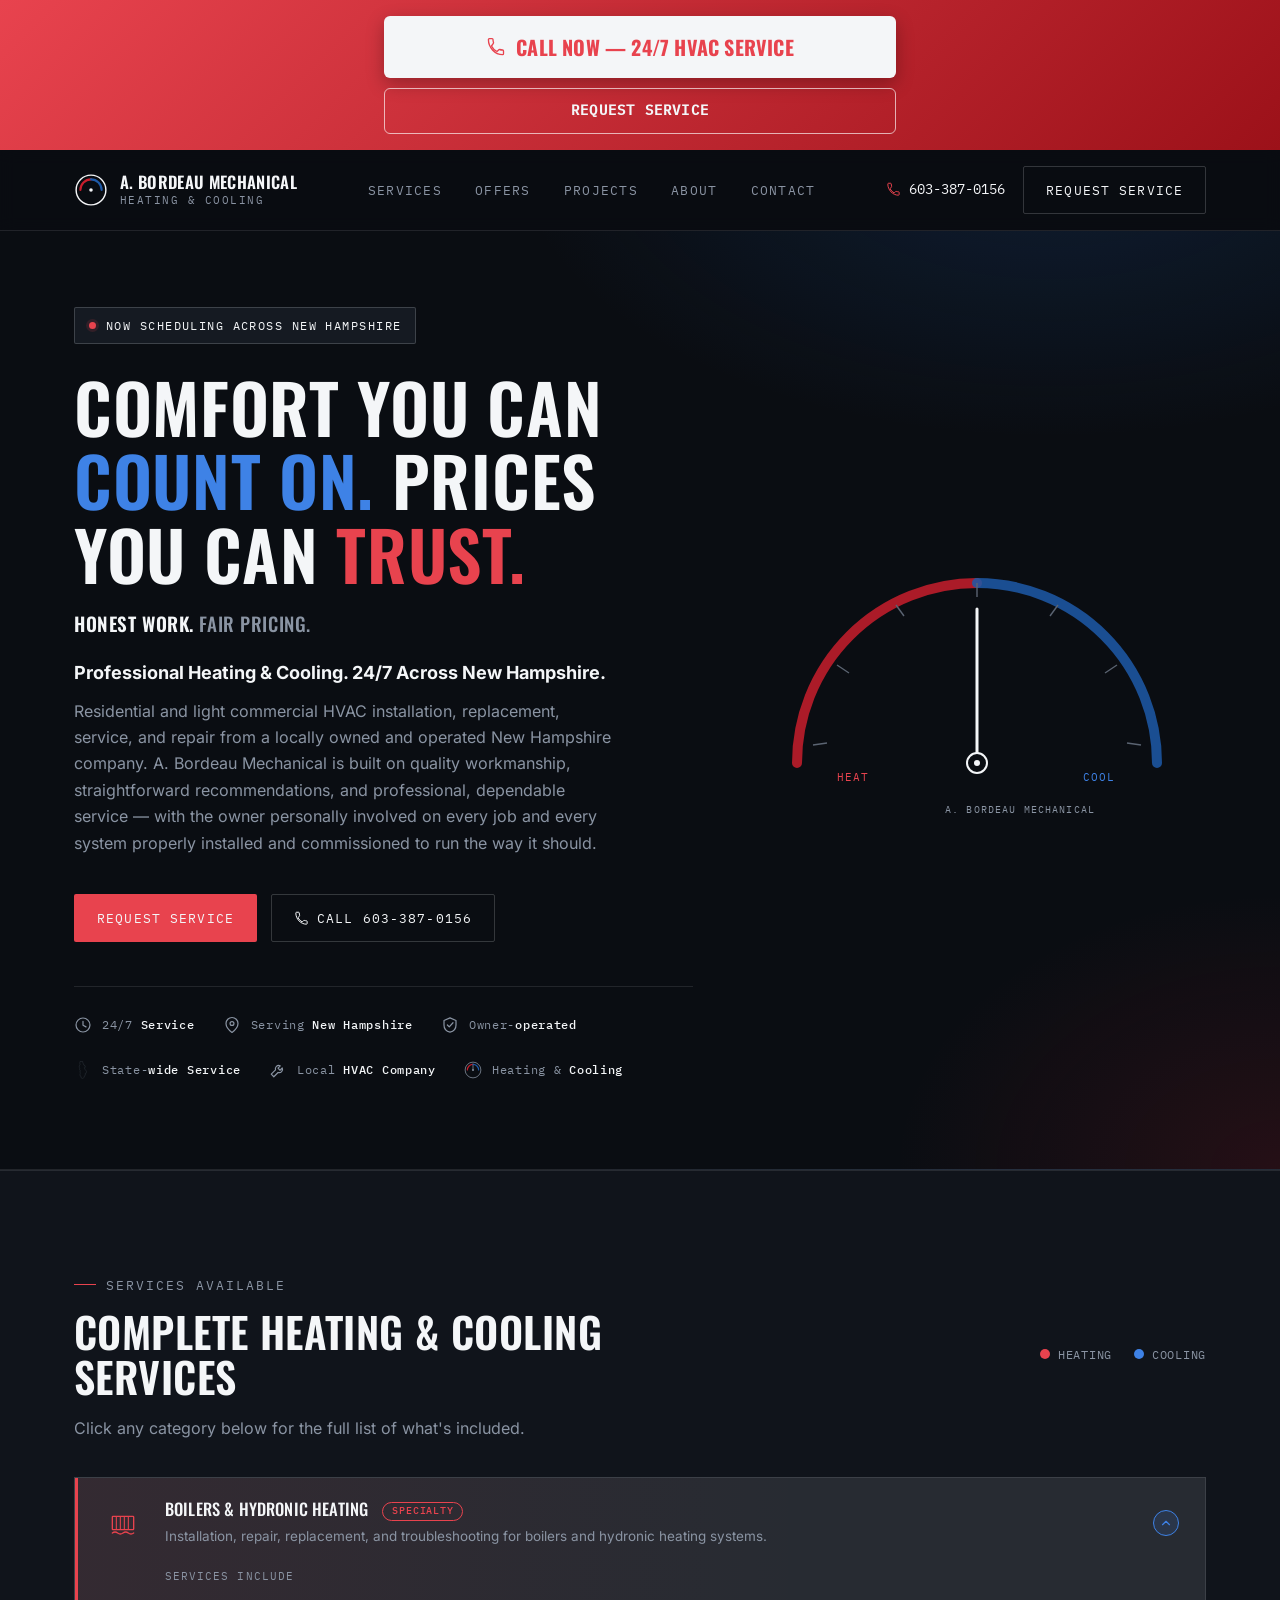
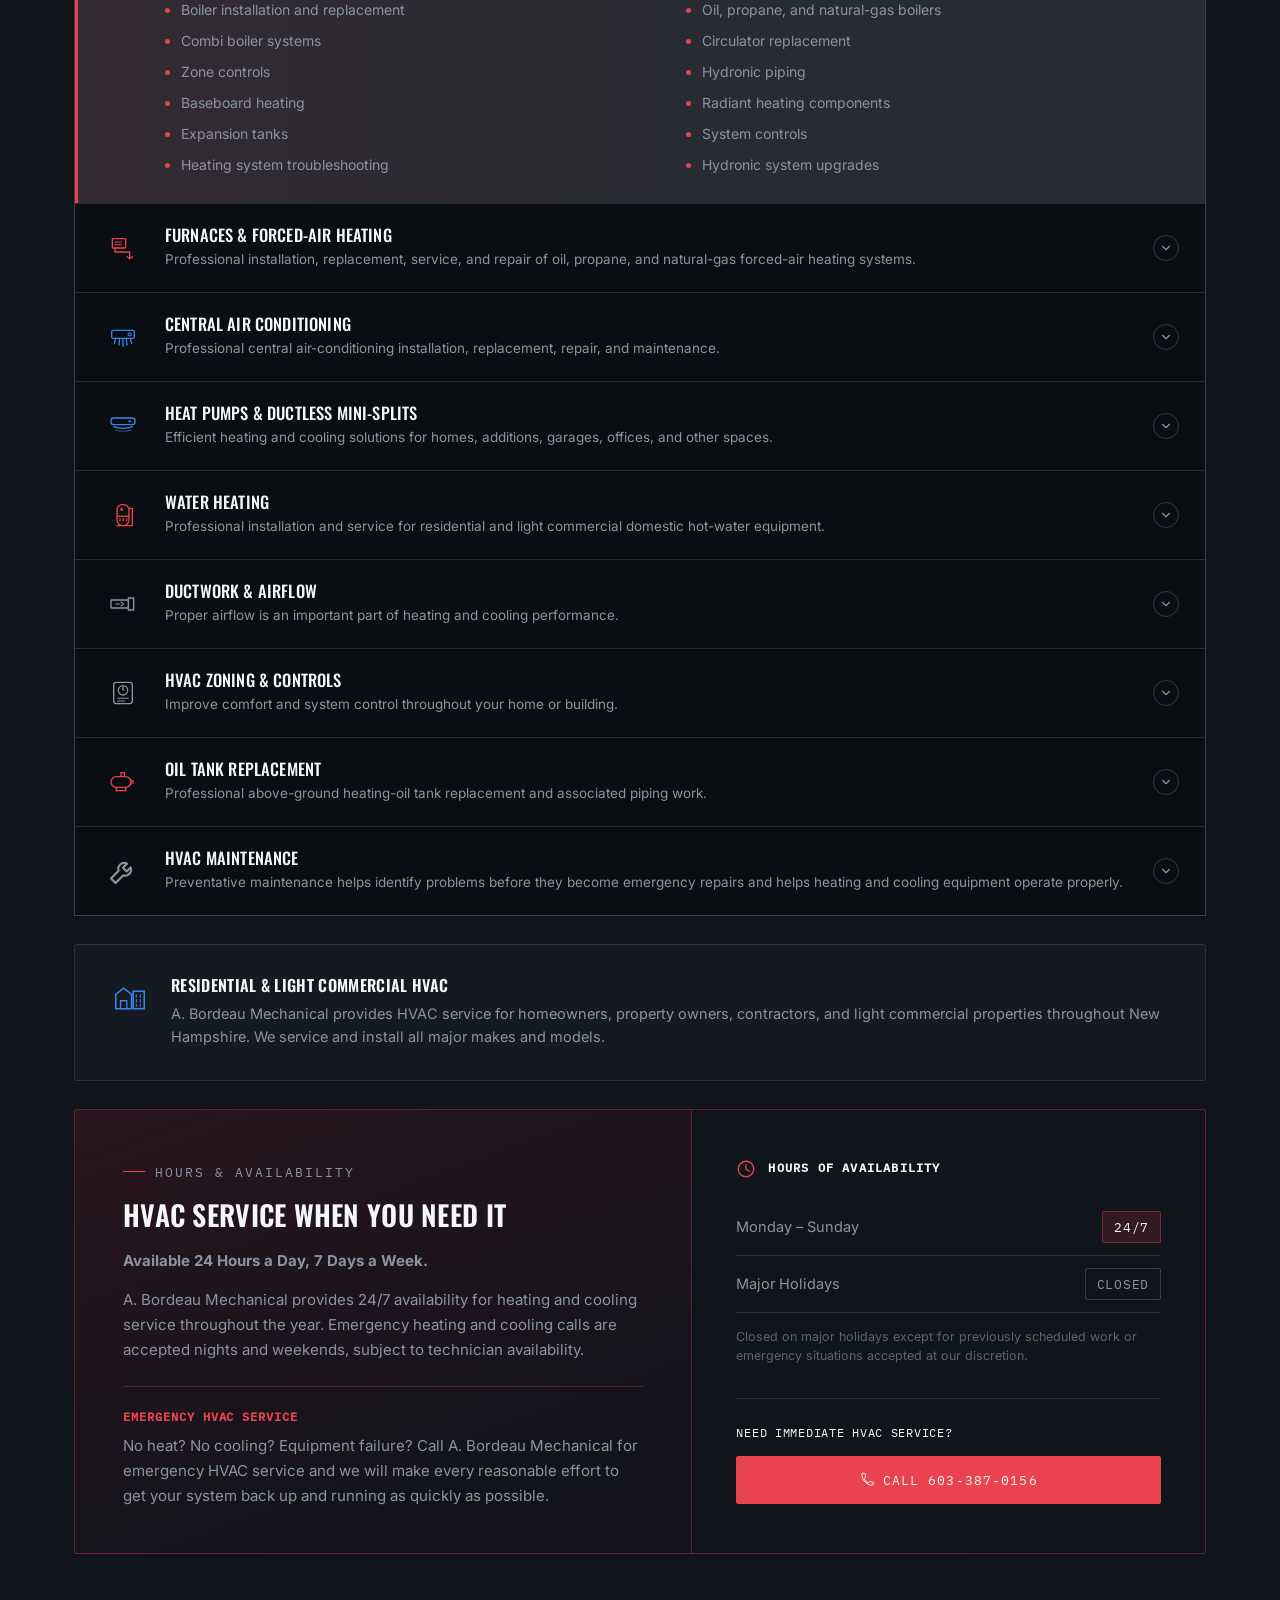
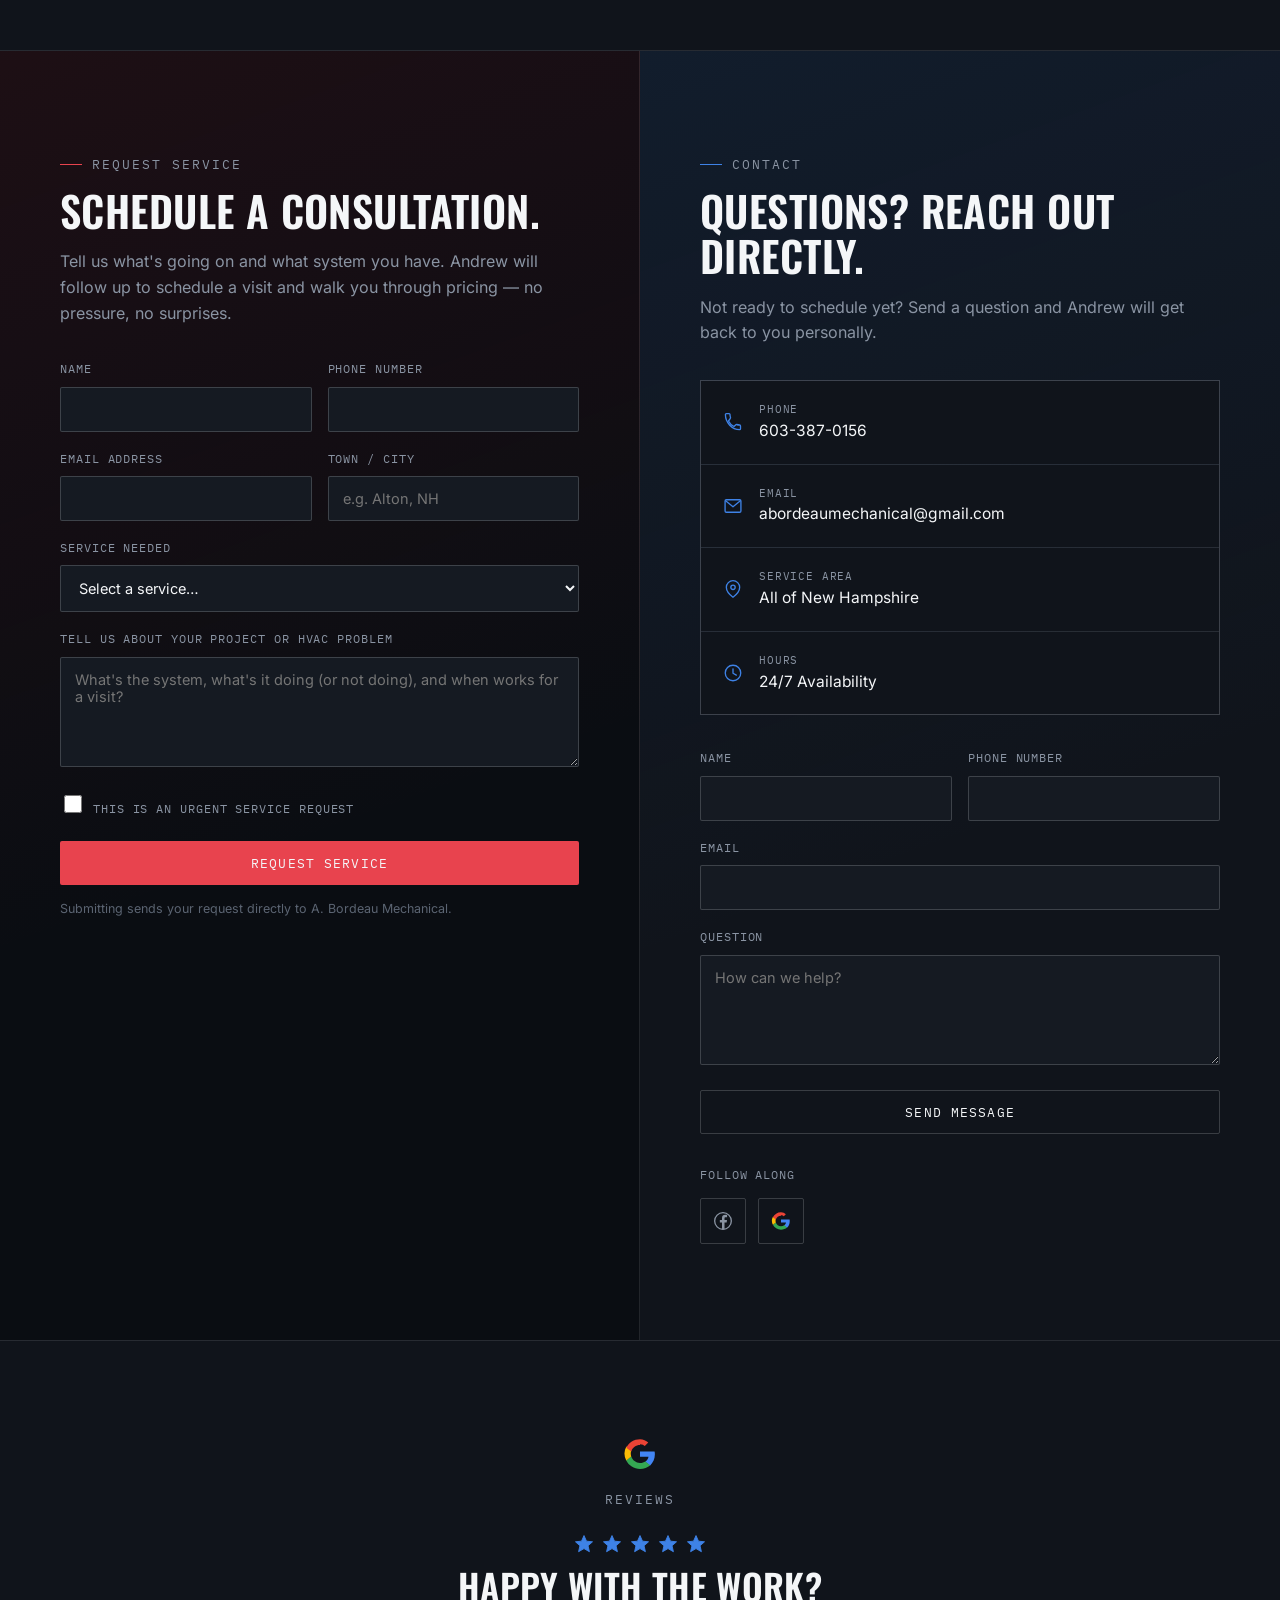
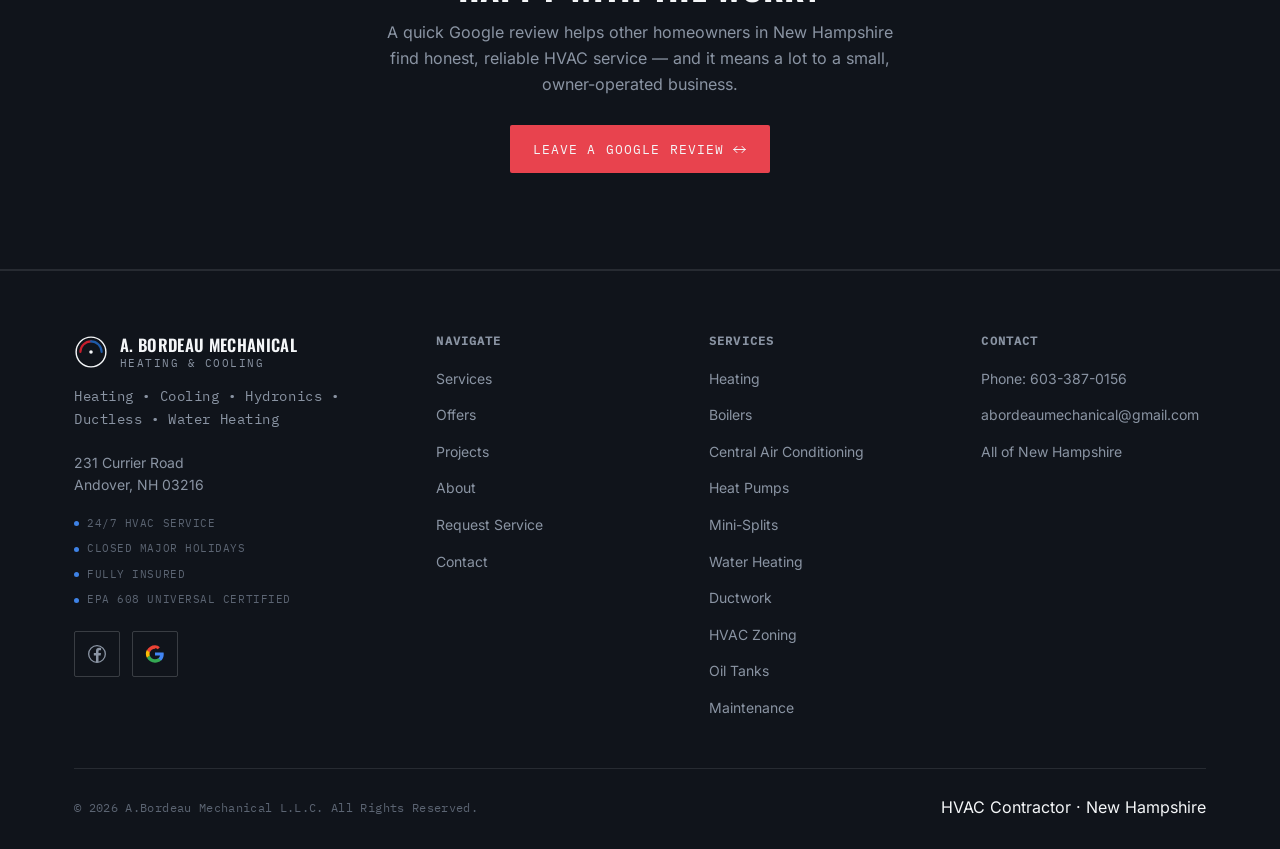
==== commit 100d10de: "Update footer and SEO" ====
--- a/index.html
+++ b/index.html
@@ -5,8 +5,53 @@
 <meta name="viewport" content="width=device-width, initial-scale=1.0">
 <title>A. Bordeau Mechanical LLC | HVAC Services in New Hampshire</title>
 <meta name="description" content="A. Bordeau Mechanical LLC provides oil &amp; gas burner service, AC, mini splits, hydronic heat, forced air, and oil tank installation across New Hampshire. Honest work. Fair pricing. 24/7 emergency service.">
+<link rel="canonical" href="https://abordeaumechanical.com/">
+<meta name="robots" content="index, follow">
+<meta property="og:type" content="business.business">
+<meta property="og:site_name" content="A. Bordeau Mechanical LLC">
+<meta property="og:title" content="A. Bordeau Mechanical LLC | HVAC Services in New Hampshire">
+<meta property="og:description" content="A. Bordeau Mechanical LLC provides oil &amp; gas burner service, AC, mini splits, hydronic heat, forced air, and oil tank installation across New Hampshire. Honest work. Fair pricing. 24/7 emergency service.">
+<meta property="og:url" content="https://abordeaumechanical.com/">
+<meta property="og:image" content="https://abordeaumechanical.com/assets/images/projects/minisplit-one-to-one.jpg">
+<meta name="twitter:card" content="summary_large_image">
+<meta name="twitter:title" content="A. Bordeau Mechanical LLC | HVAC Services in New Hampshire">
+<meta name="twitter:description" content="A. Bordeau Mechanical LLC provides oil &amp; gas burner service, AC, mini splits, hydronic heat, forced air, and oil tank installation across New Hampshire. Honest work. Fair pricing. 24/7 emergency service.">
+<meta name="twitter:image" content="https://abordeaumechanical.com/assets/images/projects/minisplit-one-to-one.jpg">
 <link rel="icon" type="image/svg+xml" href="assets/images/favicon.svg">
 <link rel="stylesheet" href="css/styles.css">
+<script type="application/ld+json">
+{
+  "@context": "https://schema.org",
+  "@type": "HVACBusiness",
+  "name": "A. Bordeau Mechanical LLC",
+  "image": "https://abordeaumechanical.com/assets/images/projects/minisplit-one-to-one.jpg",
+  "url": "https://abordeaumechanical.com/",
+  "telephone": "+16033870156",
+  "email": "abordeaumechanical@gmail.com",
+  "address": {
+    "@type": "PostalAddress",
+    "streetAddress": "231 Currier Road",
+    "addressLocality": "Andover",
+    "addressRegion": "NH",
+    "postalCode": "03216",
+    "addressCountry": "US"
+  },
+  "areaServed": {
+    "@type": "State",
+    "name": "New Hampshire"
+  },
+  "openingHoursSpecification": {
+    "@type": "OpeningHoursSpecification",
+    "dayOfWeek": ["Monday","Tuesday","Wednesday","Thursday","Friday","Saturday","Sunday"],
+    "opens": "00:00",
+    "closes": "23:59"
+  },
+  "sameAs": [
+    "https://www.facebook.com/profile.php?id=61580463715435",
+    "https://share.google/6Nv1IhUTbCi5prra8"
+  ]
+}
+</script>
 </head>
 <body>
 <svg xmlns="http://www.w3.org/2000/svg" style="display:none">
@@ -581,7 +626,7 @@
           <p>Tell us what's going on and what system you have. Andrew will follow up to schedule a visit and walk you through pricing &mdash; no pressure, no surprises.</p>
         </div>
 
-        <form id="quote-form" novalidate action="https://formspree.io/f/maewapny" method="POST">
+        <form id="quote-form" novalidate action="https://formspree.io/f/xoeaggae" method="POST">
           <div class="form-row">
             <div class="form-field">
               <label for="q-name">Name</label>
@@ -676,19 +721,23 @@
           </div>
         </div>
 
-        <form id="contact-form" novalidate>
+        <form id="contact-form" novalidate action="https://formspree.io/f/mvkpeepb" method="POST">
           <div class="form-row">
             <div class="form-field">
               <label for="c-name">Name</label>
               <input type="text" id="c-name" name="name" required autocomplete="name">
             </div>
             <div class="form-field">
-              <label for="c-email">Email</label>
-              <input type="email" id="c-email" name="email" required autocomplete="email">
+              <label for="c-phone">Phone Number</label>
+              <input type="tel" id="c-phone" name="phone" required autocomplete="tel">
             </div>
           </div>
           <div class="form-field">
-            <label for="c-message">Your Question</label>
+            <label for="c-email">Email</label>
+            <input type="email" id="c-email" name="email" required autocomplete="email">
+          </div>
+          <div class="form-field">
+            <label for="c-message">Question</label>
             <textarea id="c-message" name="message" required placeholder="How can we help?"></textarea>
           </div>
           <button type="submit" class="btn btn-outline btn-block">Send Message</button>
@@ -755,7 +804,14 @@
             <span class="brand-sub">Heating &amp; Cooling</span>
           </span>
         </a>
-        <p>Honest Work. Fair Pricing. Full-service HVAC installation and repair, owner-operated, serving all of New Hampshire.</p>
+        <p class="footer-tagline">Heating &bull; Cooling &bull; Hydronics &bull; Ductless &bull; Water Heating</p>
+        <address class="footer-address">231 Currier Road<br>Andover, NH 03216</address>
+        <ul class="footer-badges">
+          <li>24/7 HVAC Service</li>
+          <li>Closed Major Holidays</li>
+          <li>Fully Insured</li>
+          <li>EPA 608 Universal Certified</li>
+        </ul>
         <div class="social-row">
           <a class="social-btn" href="https://www.facebook.com/profile.php?id=61580463715435" target="_blank" rel="noopener noreferrer" aria-label="Facebook">
             <svg viewBox="0 0 24 24"><use href="#icon-facebook" xlink:href="#icon-facebook"></use></svg>
@@ -797,16 +853,15 @@
       <div class="footer-col">
         <h4>Contact</h4>
         <ul>
-          <li><a href="tel:6033870156">603-387-0156</a></li>
+          <li><a href="tel:6033870156">Phone: 603-387-0156</a></li>
           <li><a href="mailto:abordeaumechanical@gmail.com">abordeaumechanical@gmail.com</a></li>
           <li><span>All of New Hampshire</span></li>
-          <li><span>24/7 Emergency Service</span></li>
         </ul>
       </div>
     </div>
 
     <div class="footer-bottom">
-      <p>&copy; <span id="year"></span> A. Bordeau Mechanical LLC. All rights reserved.</p>
+      <p>&copy; <span id="year"></span> A.Bordeau Mechanical L.L.C. All Rights Reserved.</p>
       <div class="footer-legal">
         <span>HVAC Contractor &middot; New Hampshire</span>
       </div>
--- a/css/styles.css
+++ b/css/styles.css
@@ -283,7 +283,7 @@
 /* =========================== SECTION SHELL =========================== */
 section{padding:96px 0;}
 .section-head{max-width:640px;margin-bottom:56px;}
-.section-head h2{font-size:clamp(28px,3.6vw,42px);color:var(--white);}
+.section-head h1,.section-head h2{font-size:clamp(28px,3.6vw,42px);color:var(--white);}
 .section-head p{margin-top:16px;color:var(--steel);font-size:16px;max-width:56ch;}
 .section-alt{background:var(--black-2);border-top:1px solid var(--panel-line);border-bottom:1px solid var(--panel-line);}
 
@@ -570,7 +570,8 @@
 
 .project-media{
   position:relative;
-  height:170px;
+  height:230px;
+  overflow:hidden;
   background:
     repeating-linear-gradient(135deg, rgba(244,246,248,0.035) 0 2px, transparent 2px 14px),
     linear-gradient(160deg, rgba(30,90,168,0.16), rgba(200,30,44,0.10));
@@ -581,6 +582,35 @@
 .project-media-label{
   font-family:var(--font-mono);font-size:10.5px;letter-spacing:0.08em;text-transform:uppercase;
   color:var(--steel-dim);
+}
+.project-media-img{
+  position:absolute;inset:0;width:100%;height:100%;object-fit:cover;
+  opacity:0;transition:opacity .35s ease;
+}
+.project-media-img.is-active{opacity:1;}
+.gallery-arrow{
+  position:absolute;top:50%;transform:translateY(-50%);z-index:2;
+  width:30px;height:30px;border-radius:50%;
+  background:rgba(10,13,18,0.55);border:1px solid var(--panel-line-strong);color:var(--white);
+  display:flex;align-items:center;justify-content:center;cursor:pointer;
+  transition:background .15s ease, border-color .15s ease;
+}
+.gallery-arrow:hover{background:rgba(10,13,18,0.8);border-color:var(--blue-bright);}
+.gallery-arrow svg{width:16px;height:16px;}
+.gallery-prev{left:10px;}
+.gallery-prev svg{transform:rotate(90deg);}
+.gallery-next{right:10px;}
+.gallery-next svg{transform:rotate(-90deg);}
+.gallery-dots{position:absolute;bottom:10px;left:50%;transform:translateX(-50%);z-index:2;display:flex;gap:6px;}
+.gallery-dot{
+  width:6px;height:6px;border-radius:50%;background:rgba(244,246,248,0.4);
+  border:none;padding:0;cursor:pointer;transition:background .15s ease, transform .15s ease;
+}
+.gallery-dot.is-active{background:var(--white);transform:scale(1.2);}
+.gallery-count{
+  position:absolute;top:10px;right:10px;z-index:2;
+  font-family:var(--font-mono);font-size:10.5px;letter-spacing:0.06em;
+  background:rgba(10,13,18,0.55);color:var(--white);padding:3px 8px;border-radius:2px;
 }
 
 .project-body{padding:24px;flex:1;display:flex;flex-direction:column;}
@@ -686,6 +716,19 @@
 .footer-top{display:grid;grid-template-columns:1.4fr 1fr 1fr 1fr;gap:48px;padding-bottom:48px;}
 .footer-brand .brand{margin-bottom:16px;}
 .footer-brand p{color:var(--steel);font-size:14px;max-width:34ch;margin-bottom:22px;}
+.footer-tagline{
+  font-family:var(--font-mono);font-size:12px;letter-spacing:0.04em;
+  color:var(--steel);max-width:30ch;margin-bottom:16px;line-height:1.6;
+}
+.footer-address{
+  font-style:normal;color:var(--steel);font-size:14px;line-height:1.6;margin-bottom:18px;
+}
+.footer-badges{display:flex;flex-direction:column;gap:8px;margin-bottom:22px;list-style:none;}
+.footer-badges li{
+  font-family:var(--font-mono);font-size:11px;letter-spacing:0.05em;text-transform:uppercase;
+  color:var(--steel-dim);display:flex;align-items:center;gap:8px;
+}
+.footer-badges li::before{content:"";width:5px;height:5px;border-radius:50%;background:var(--blue-bright);flex:0 0 auto;}
 .footer-col h4{font-family:var(--font-mono);font-size:11.5px;letter-spacing:0.1em;text-transform:uppercase;color:var(--steel);margin-bottom:18px;}
 .footer-col ul{display:flex;flex-direction:column;gap:11px;}
 .footer-col a,.footer-col span{font-size:14px;color:var(--steel);}
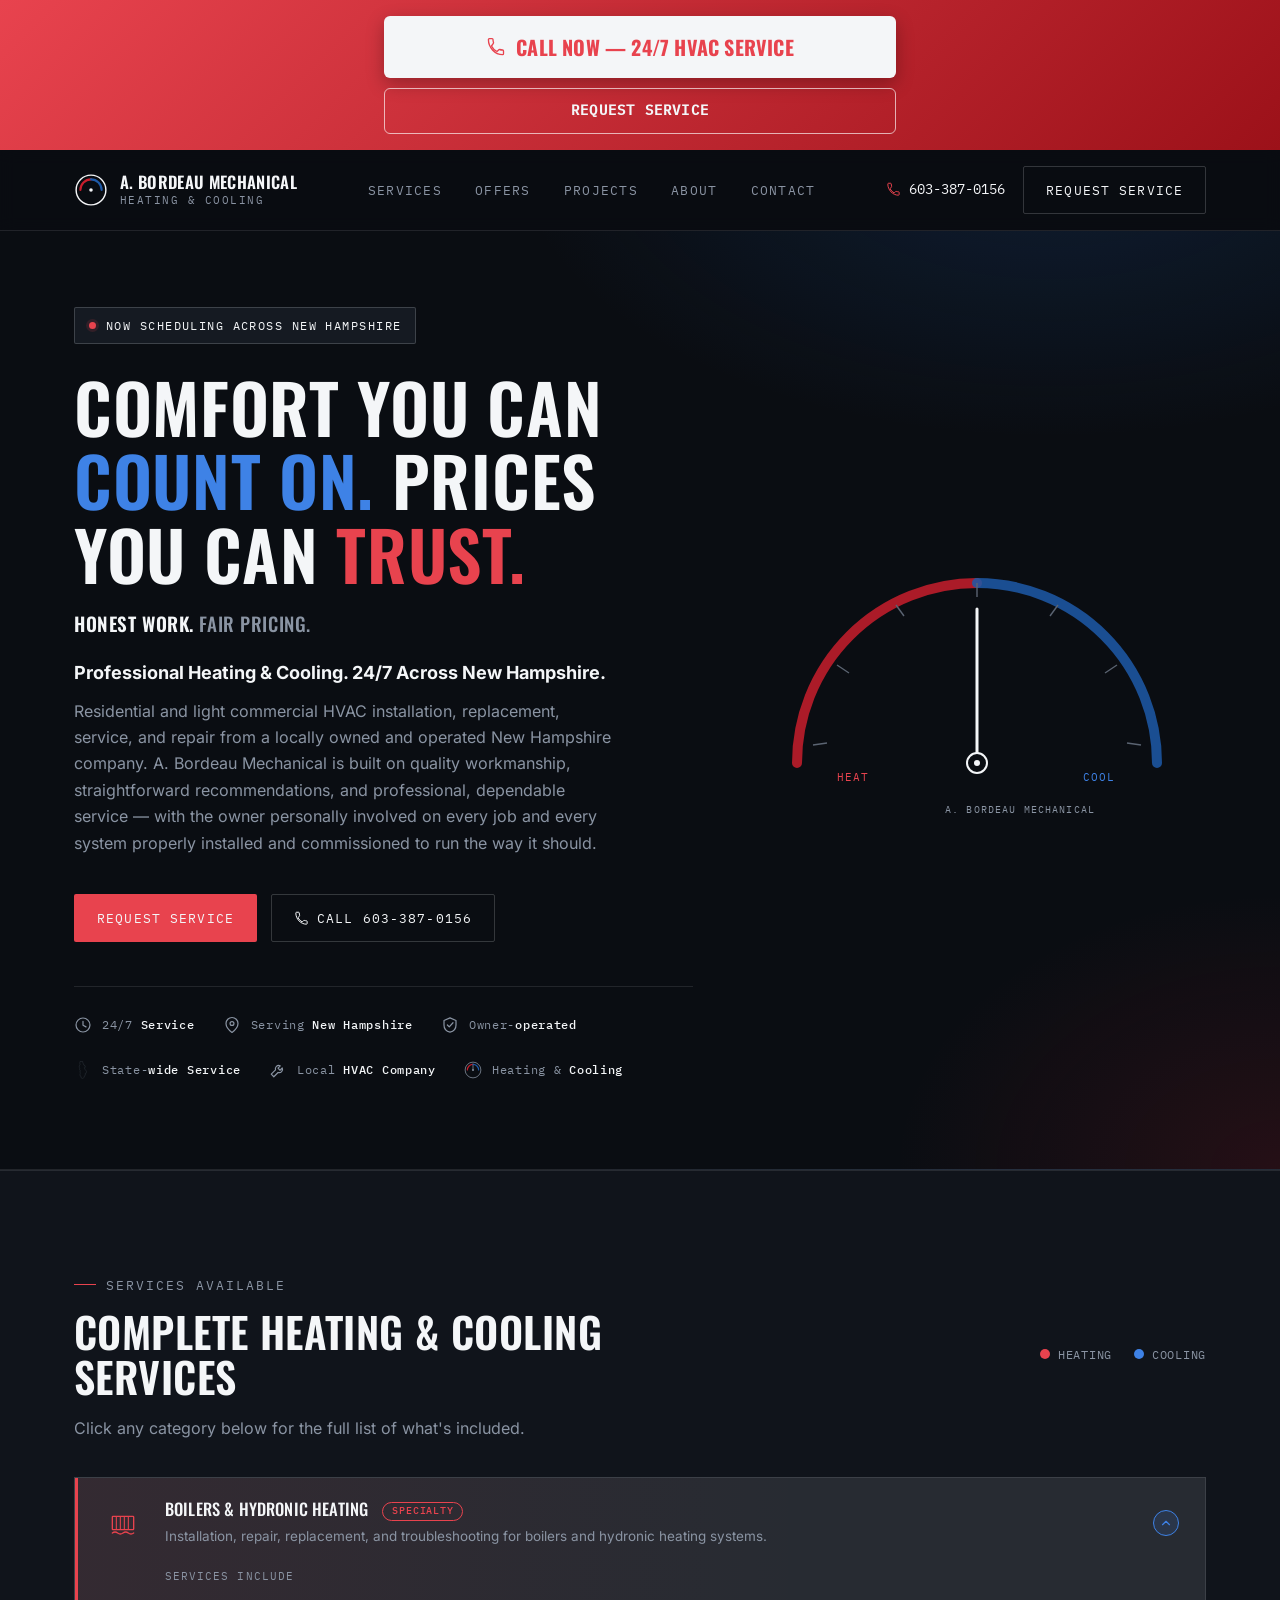
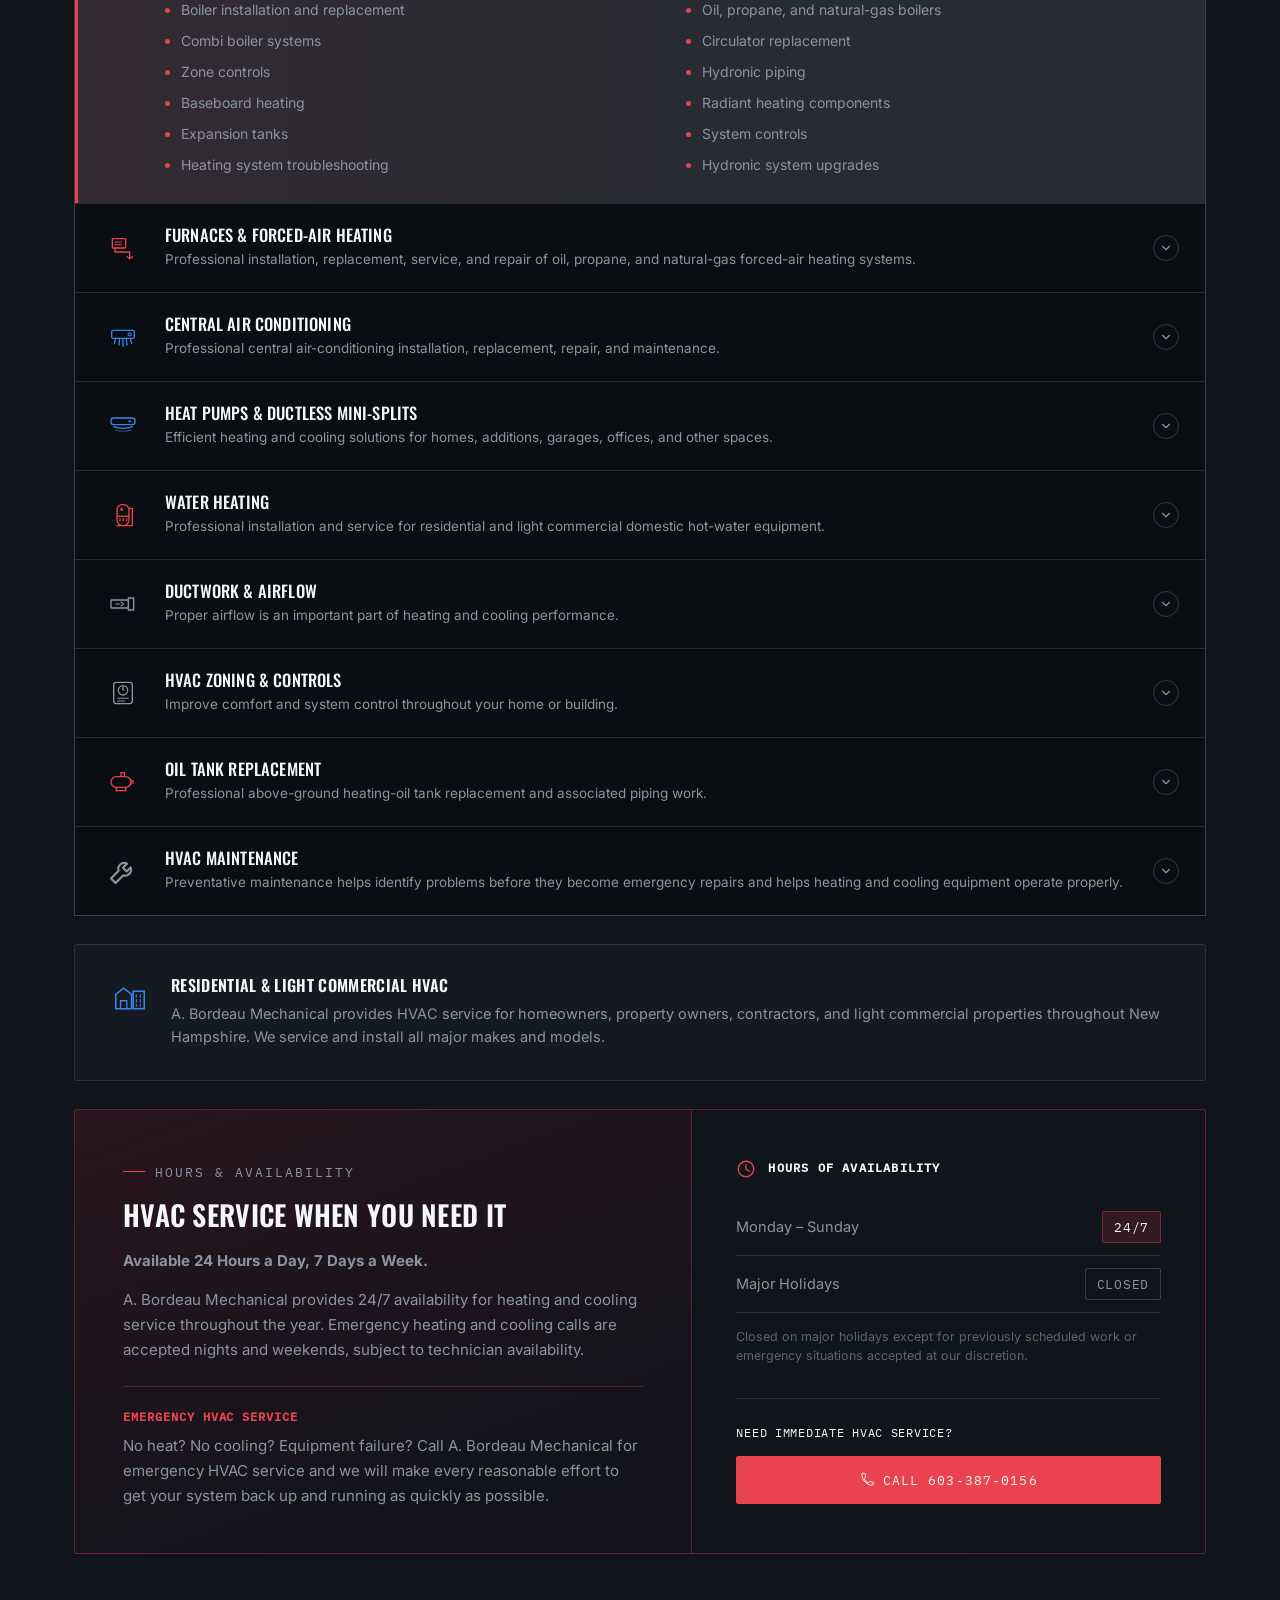
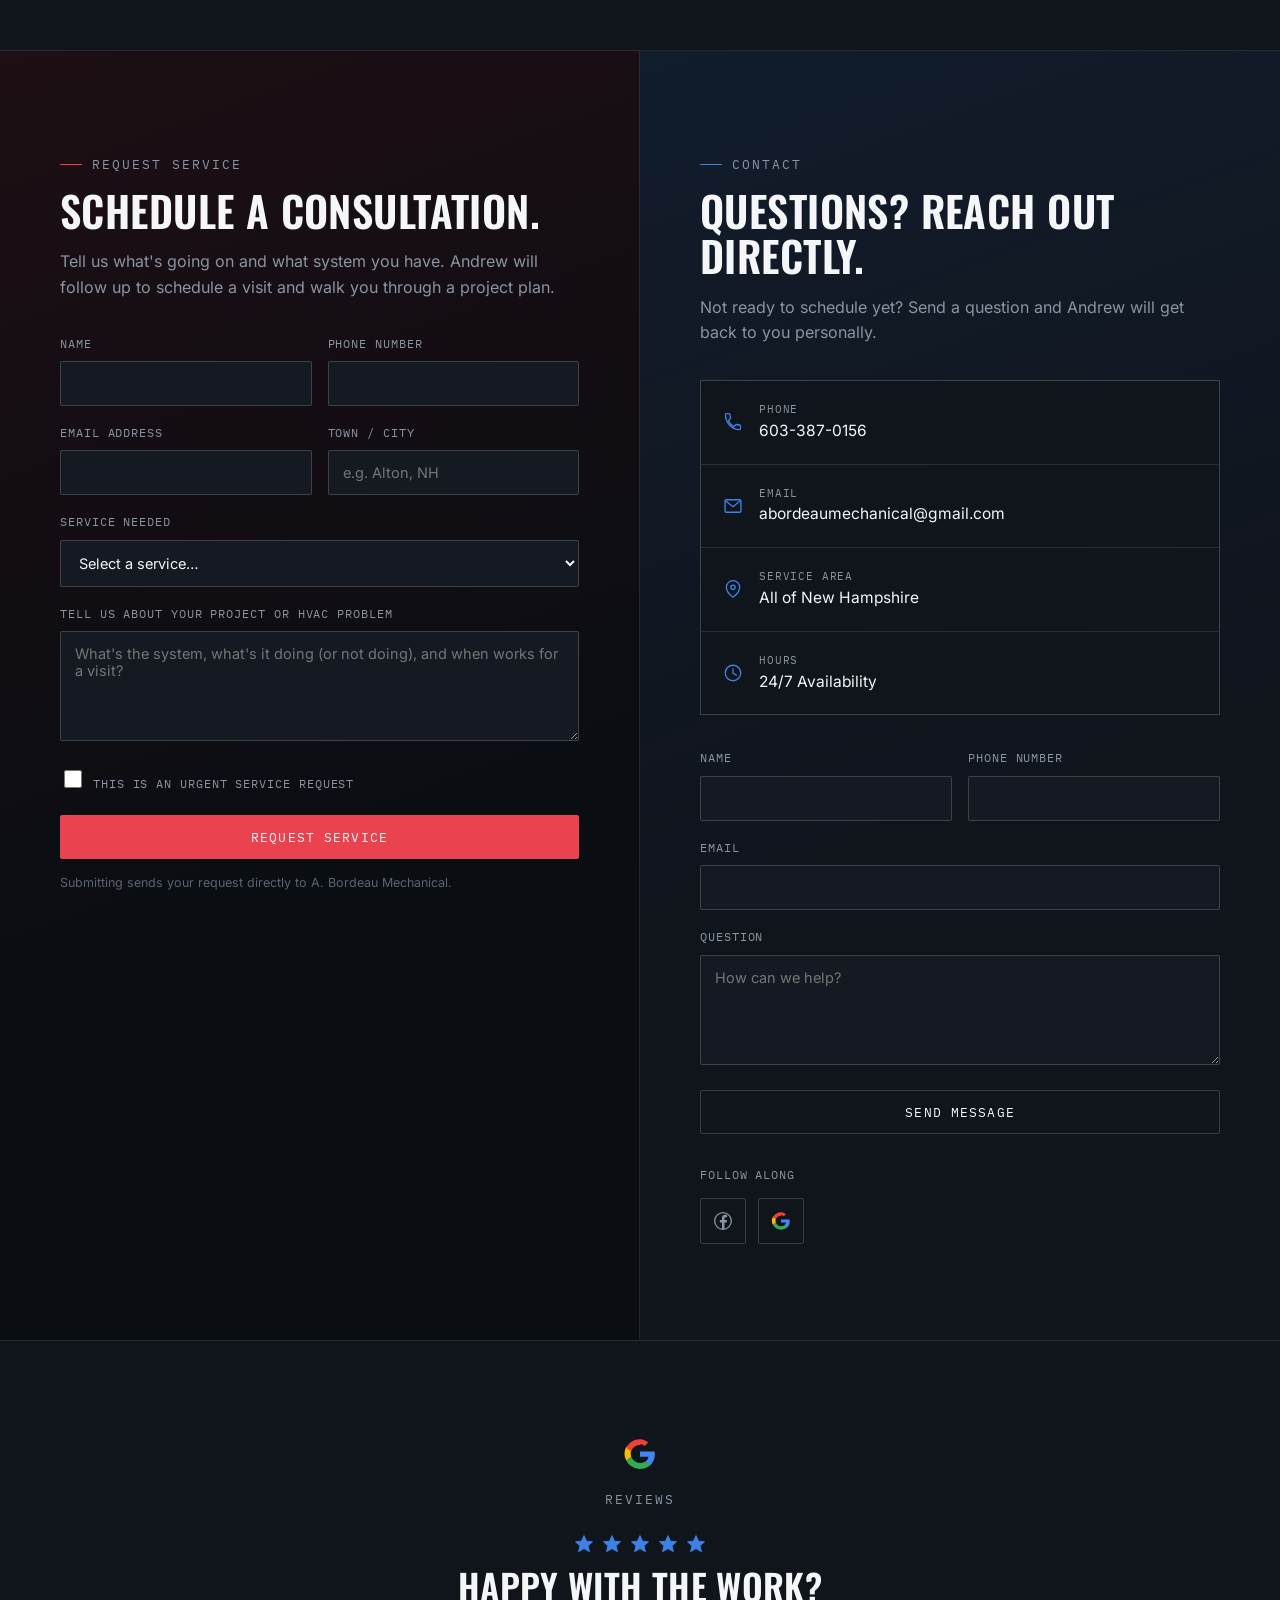
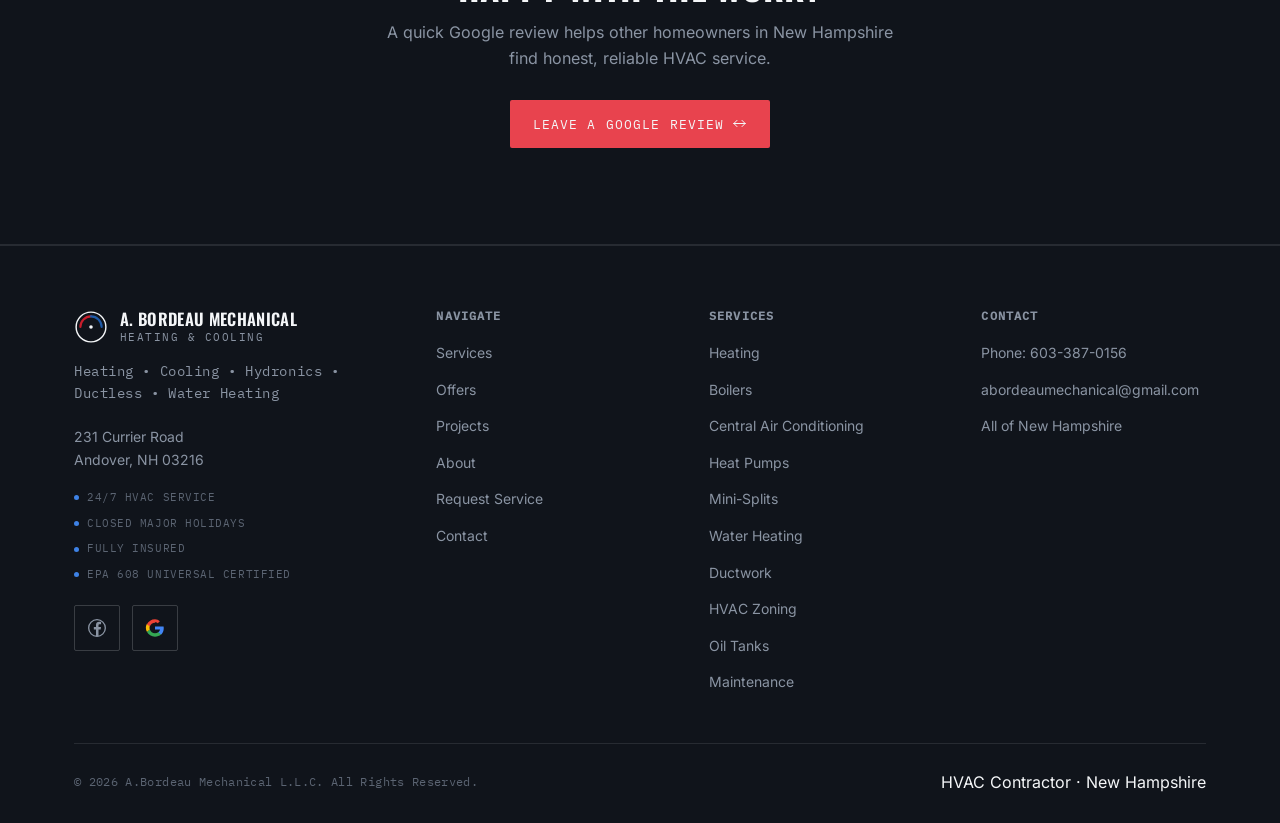
==== commit 3cc5b46f: "Update wording" ====
--- a/index.html
+++ b/index.html
@@ -623,7 +623,7 @@
         <div class="section-head">
           <span class="eyebrow">Request Service</span>
           <h2>Schedule a consultation.</h2>
-          <p>Tell us what's going on and what system you have. Andrew will follow up to schedule a visit and walk you through pricing &mdash; no pressure, no surprises.</p>
+          <p>Tell us what's going on and what system you have. Andrew will follow up to schedule a visit and walk you through a project plan.</p>
         </div>
 
         <form id="quote-form" novalidate action="https://formspree.io/f/xoeaggae" method="POST">
@@ -774,7 +774,7 @@
           <svg viewBox="0 0 24 24"><use href="#icon-star" xlink:href="#icon-star"></use></svg>
         </div>
         <h2>Happy with the work?</h2>
-        <p>A quick Google review helps other homeowners in New Hampshire find honest, reliable HVAC service &mdash; and it means a lot to a small, owner-operated business.</p>
+        <p>A quick Google review helps other homeowners in New Hampshire find honest, reliable HVAC service.</p>
         <a class="btn btn-primary" href="https://g.page/r/CWC2XyKQsCLNECE/review" target="_blank" rel="noopener noreferrer">
           Leave a Google Review
           <svg viewBox="0 0 24 24" width="15" height="15"><use href="#icon-arrow-lr" xlink:href="#icon-arrow-lr"></use></svg>
